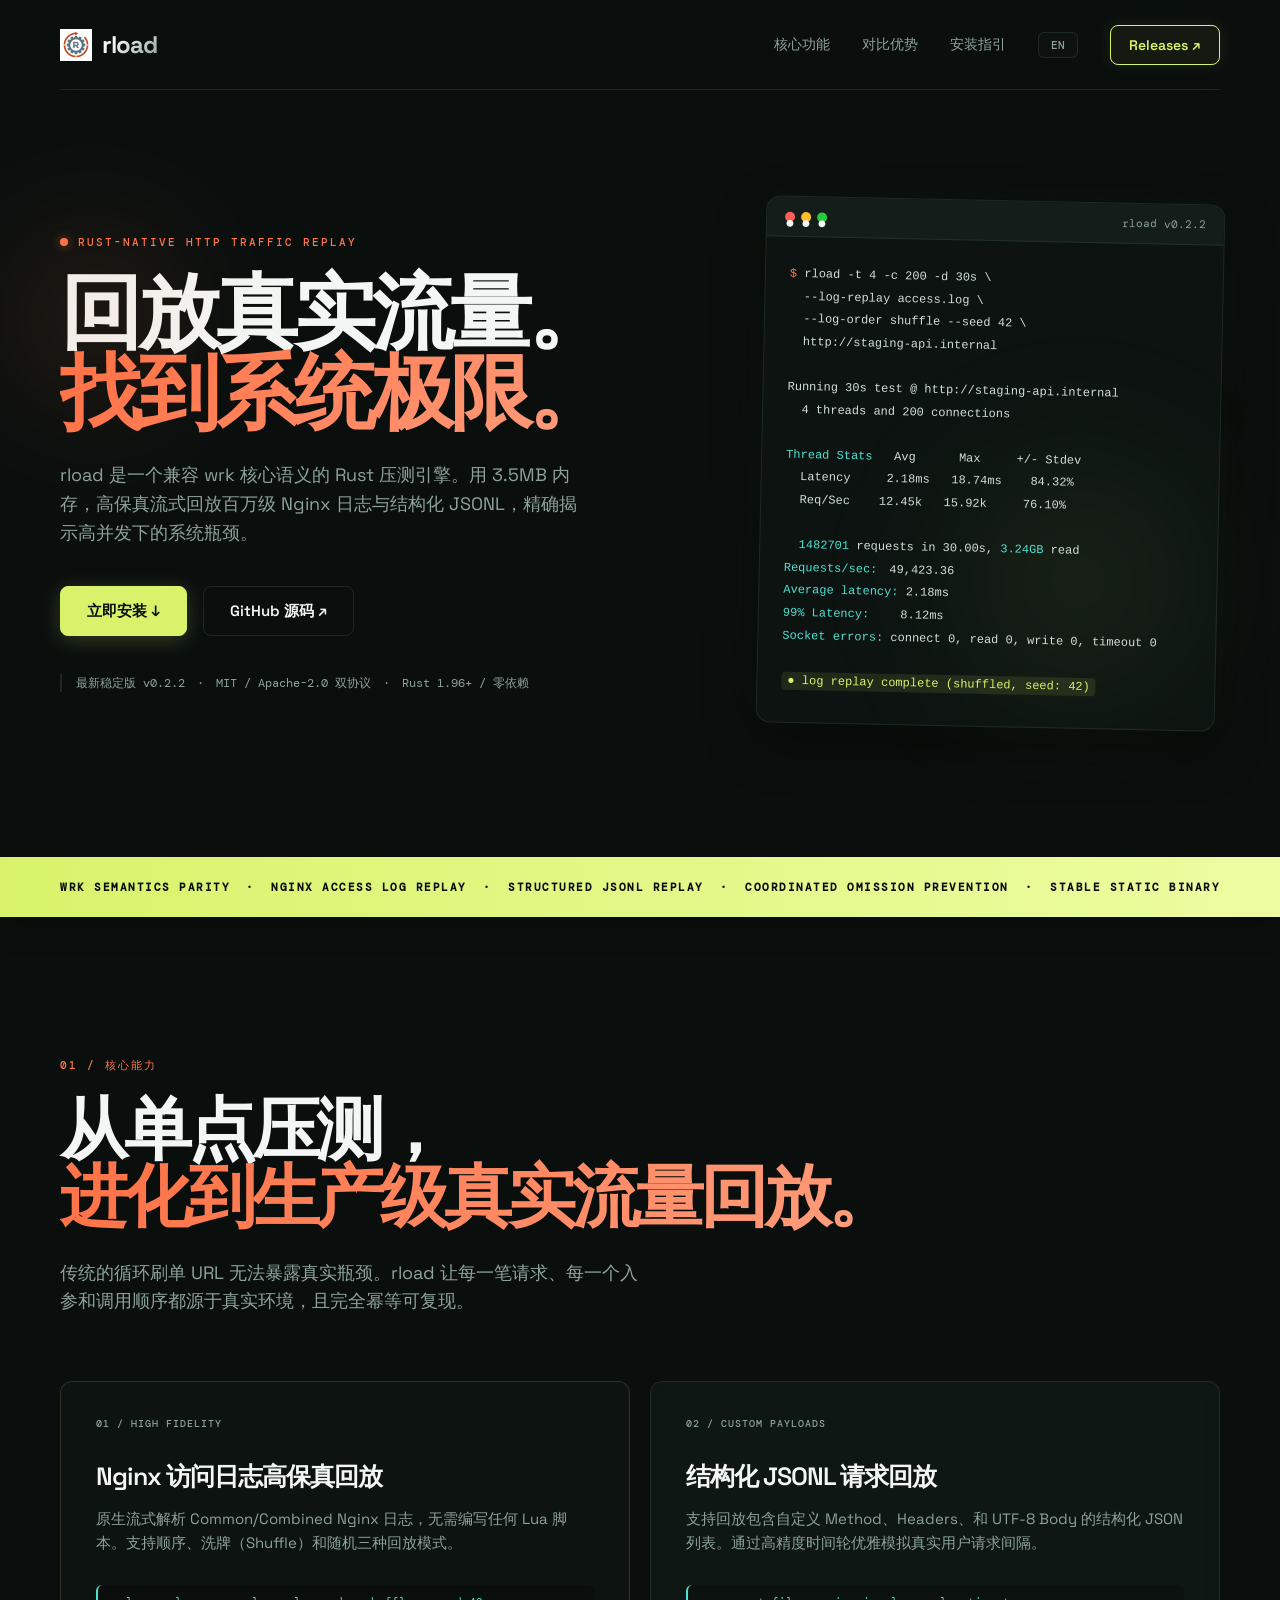
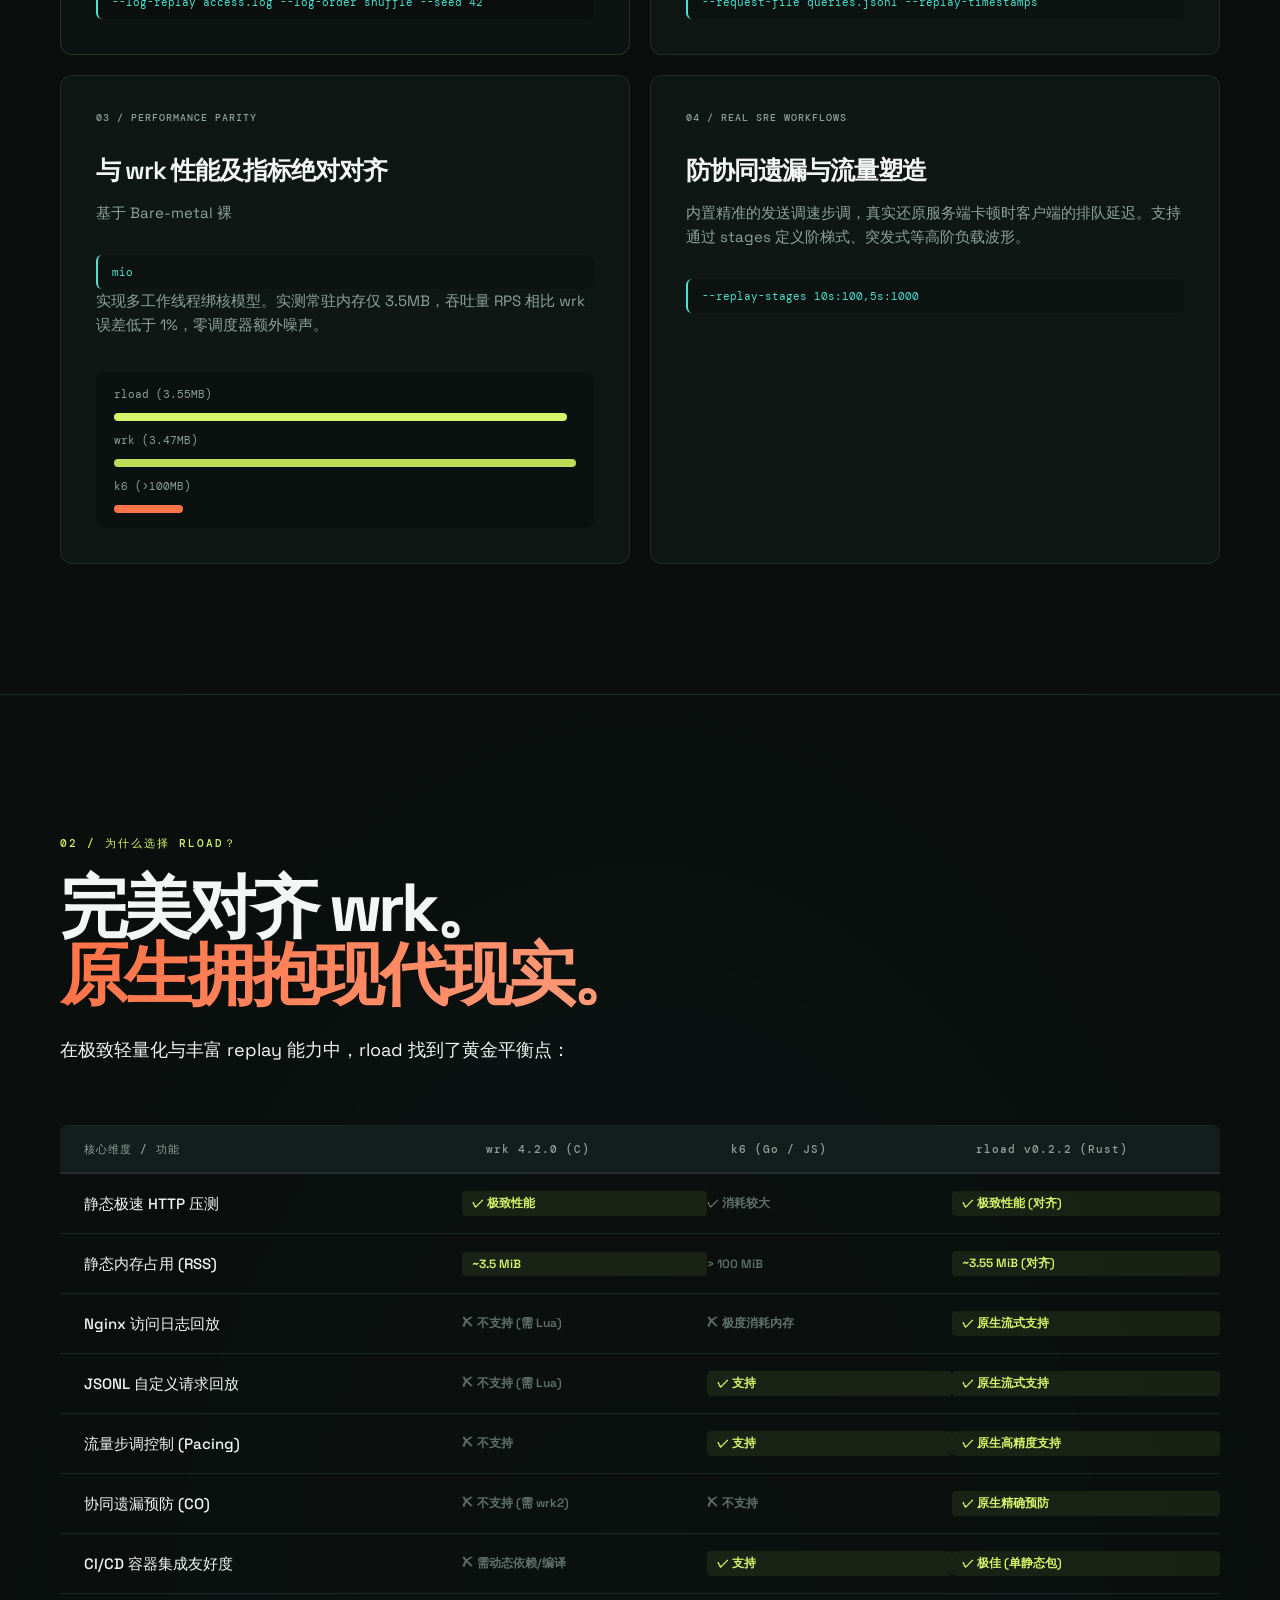
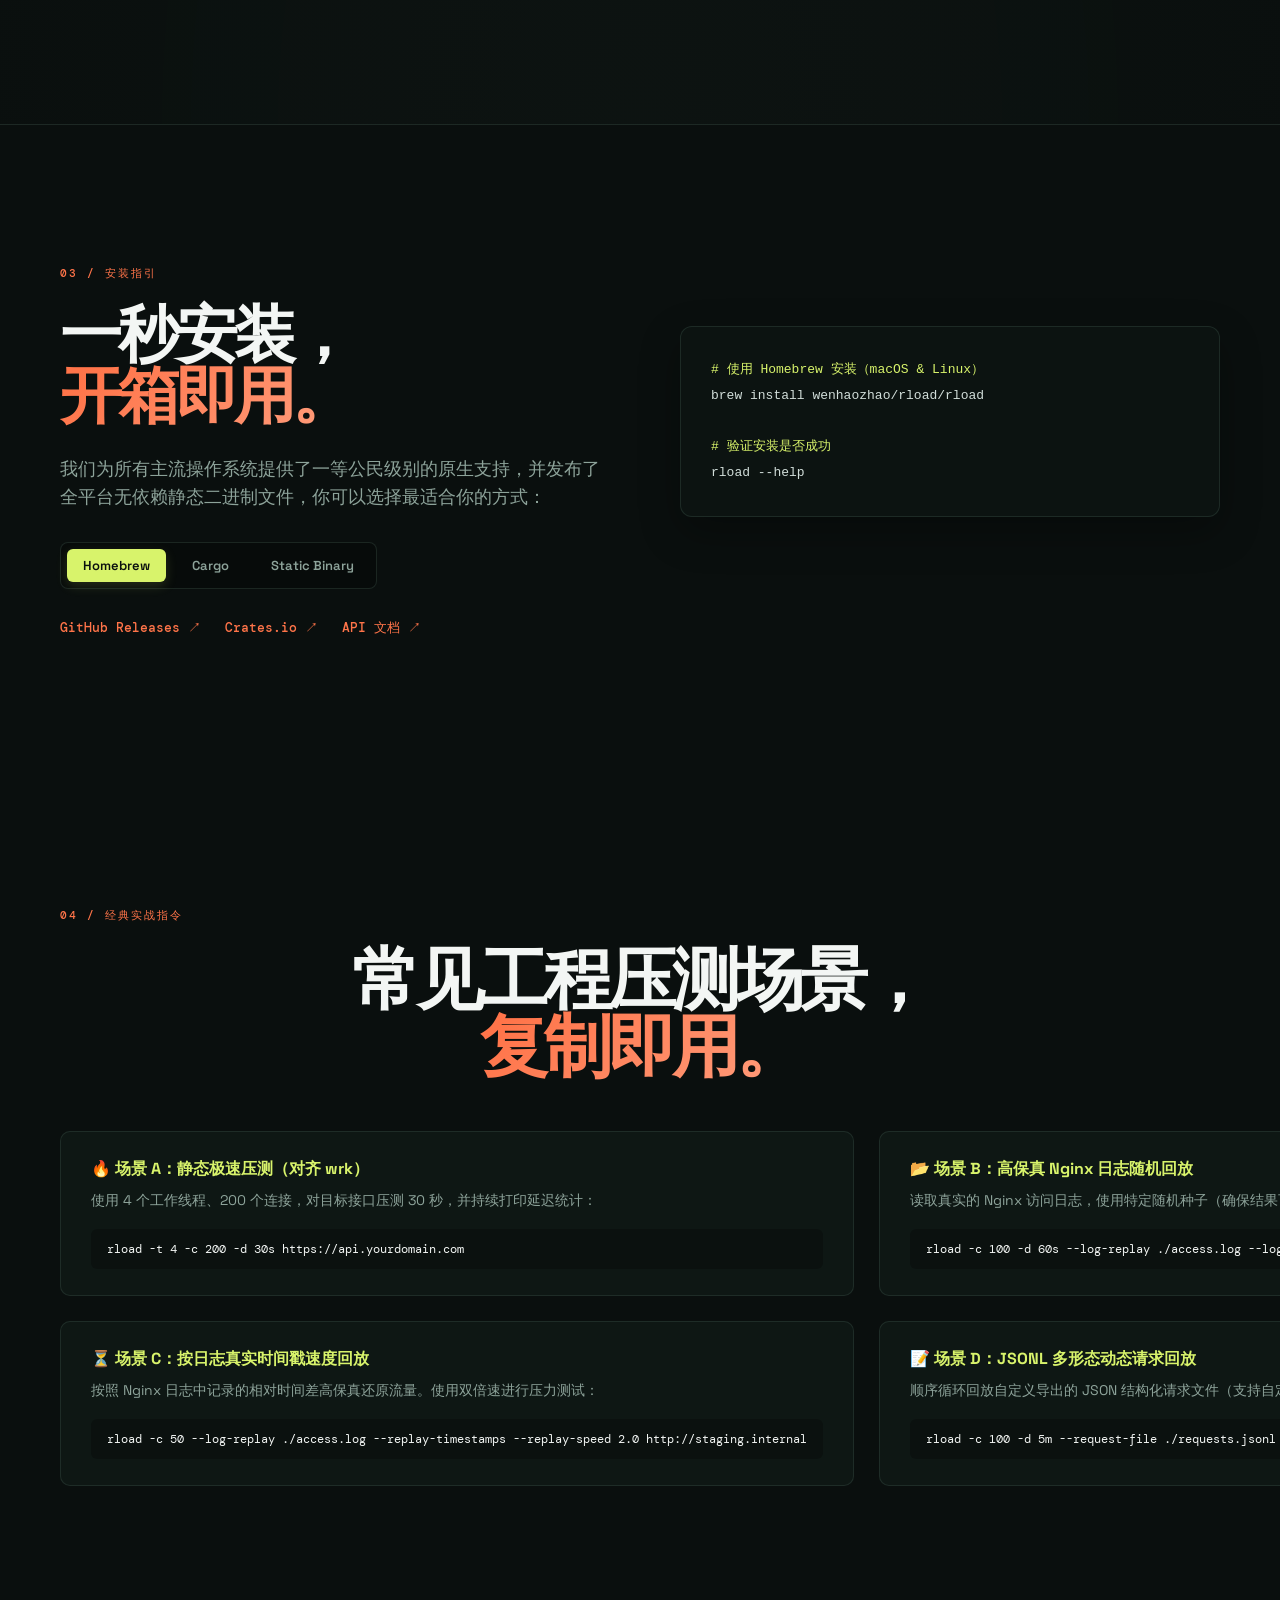
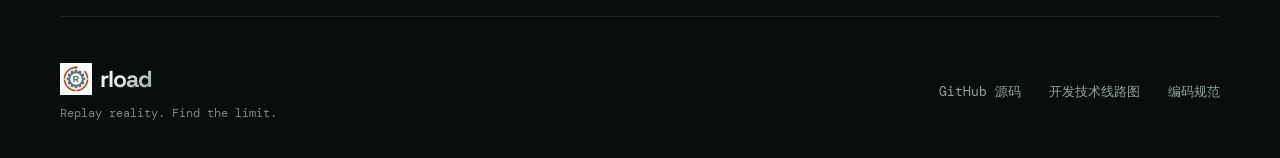
==== website/index.zh-cn.html @ 2d418c79 "feat(website): add EN/CN multi-language support, default EN" ====
<!doctype html>
<html lang="zh-CN">
<head>
  <meta charset="utf-8">
  <meta name="viewport" content="width=device-width,initial-scale=1">
  <meta name="description" content="rload：Rust 原生高性能 HTTP 压测与高保真真实流量回放引擎">
  <title>rload 0.2.2 · Replay reality. Find the limit.</title>
  <link rel="stylesheet" href="styles.css">
</head>
<body>
  <!-- 头部导航栏 -->
  <header class="nav wrap" id="header">
    <a class="logo" href="#top">
      <img src="logo.png" alt="rload logo" class="logo-img">
      <span>rload</span>
    </a>
    <nav>
      <a href="#features">核心功能</a>
      <a href="#compare">对比优势</a>
      <a href="#install">安装指引</a>
      <a href="./index.html" class="lang-switch">EN</a>
      <a class="nav-cta" href="https://github.com/wenhaozhao/rload/releases">Releases ↗</a>
    </nav>
  </header>

  <main id="top">
    <!-- Hero 视觉区 -->
    <section class="hero wrap" id="hero-section">
      <div class="hero-content">
        <p class="eyebrow"><i></i> RUST-NATIVE HTTP TRAFFIC REPLAY</p>
        <h1>回放真实流量。<br><em>找到系统极限。</em></h1>
        <p class="lead">rload 是一个兼容 wrk 核心语义的 Rust 压测引擎。用 3.5MB 内存，高保真流式回放百万级 Nginx 日志与结构化 JSONL，精确揭示高并发下的系统瓶颈。</p>
        <div class="actions">
          <a class="button primary" href="#install">立即安装 ↓</a>
          <a class="button" href="https://github.com/wenhaozhao/rload" target="_blank" rel="noopener noreferrer">GitHub 源码 ↗</a>
        </div>
        <p class="meta">最新稳定版 v0.2.2　·　MIT / Apache-2.0 双协议　·　Rust 1.96+ / 零依赖</p>
      </div>

      <!-- 仿真终端效果 -->
      <div class="terminal" id="terminal-preview">
        <div class="term-head">
          <span>●</span><span>●</span><span>●</span>
          <b>rload v0.2.2</b>
        </div>
        <pre><code><em>$</em> rload -t 4 -c 200 -d 30s \<br>  --log-replay access.log \<br>  --log-order shuffle --seed 42 \<br>  http://staging-api.internal<br><br>Running 30s test @ http://staging-api.internal<br>  4 threads and 200 connections<br><br><strong>Thread Stats</strong>   Avg      Max     +/- Stdev<br>  Latency     2.18ms   18.74ms    84.32%<br>  Req/Sec    12.45k   15.92k     76.10%<br><br>  <strong>1482701</strong> requests in 30.00s, <strong>3.24GB</strong> read<br><strong>Requests/sec:</strong>　49,423.36<br><strong>Average latency:</strong> 2.18ms<br><strong>99% Latency:</strong>　　 8.12ms<br><strong>Socket errors:</strong> connect 0, read 0, write 0, timeout 0<br><br><mark>● log replay complete (shuffled, seed: 42)</mark></code></pre>
      </div>
    </section>

    <!-- 滚动丝带 -->
    <div class="ribbon" id="feature-ribbon">
      <div class="wrap">
        <span>WRK SEMANTICS PARITY</span>
        <span>·</span>
        <span>NGINX ACCESS LOG REPLAY</span>
        <span>·</span>
        <span>STRUCTURED JSONL REPLAY</span>
        <span>·</span>
        <span>COORDINATED OMISSION PREVENTION</span>
        <span>·</span>
        <span>STABLE STATIC BINARY</span>
      </div>
    </div>

    <!-- 01 核心功能区 -->
    <section id="features" class="section wrap">
      <p class="eyebrow">01 / 核心能力</p>
      <h2>从单点压测，<br><em>进化到生产级真实流量回放。</em></h2>
      <p class="section-lead">传统的循环刷单 URL 无法暴露真实瓶颈。rload 让每一笔请求、每一个入参和调用顺序都源于真实环境，且完全幂等可复现。</p>
      
      <div class="cards" id="feature-cards">
        <article class="card dark">
          <small>01 / HIGH FIDELITY</small>
          <h3>Nginx 访问日志高保真回放</h3>
          <p>原生流式解析 Common/Combined Nginx 日志，无需编写任何 Lua 脚本。支持顺序、洗牌（Shuffle）和随机三种回放模式。</p>
          <code>--log-replay access.log --log-order shuffle --seed 42</code>
        </article>
        
        <article class="card">
          <small>02 / CUSTOM PAYLOADS</small>
          <h3>结构化 JSONL 请求回放</h3>
          <p>支持回放包含自定义 Method、Headers、和 UTF-8 Body 的结构化 JSON 列表。通过高精度时间轮优雅模拟真实用户请求间隔。</p>
          <code>--request-file queries.jsonl --replay-timestamps</code>
        </article>
        
        <article class="card">
          <small>03 / PERFORMANCE PARITY</small>
          <h3>与 wrk 性能及指标绝对对齐</h3>
          <p>基于 Bare-metal 裸 <code>mio</code> 实现多工作线程绑核模型。实测常驻内存仅 3.5MB，吞吐量 RPS 相比 wrk 误差低于 1%，零调度器额外噪声。</p>
          <div class="bars">
            <span class="bar-label">rload (3.55MB)</span><i></i>
            <span class="bar-label">wrk (3.47MB)</span><i></i>
            <span class="bar-label">k6 (>100MB)</span><i></i>
          </div>
        </article>
        
        <article class="card orange">
          <small>04 / REAL SRE WORKFLOWS</small>
          <h3>防协同遗漏与流量塑造</h3>
          <p>内置精准的发送调速步调，真实还原服务端卡顿时客户端的排队延迟。支持通过 stages 定义阶梯式、突发式等高阶负载波形。</p>
          <code>--replay-stages 10s:100,5s:1000</code>
        </article>
      </div>
    </section>

    <!-- 02 对比优势区 -->
    <section id="compare" class="contrast">
      <div class="section wrap">
        <p class="eyebrow lime">02 / 为什么选择 rload？</p>
        <h2>完美对齐 wrk。<br><em>原生拥抱现代现实。</em></h2>
        <p class="section-lead" style="color: var(--muted); margin-bottom: 40px;">在极致轻量化与丰富 replay 能力中，rload 找到了黄金平衡点：</p>
        
        <div class="table" id="comparison-table">
          <div class="thead">
            <span>核心维度 / 功能</span>
            <span>wrk 4.2.0 (C)</span>
            <span>k6 (Go / JS)</span>
            <span>rload v0.2.2 (Rust)</span>
          </div>
          <div>
            <span>静态极速 HTTP 压测</span>
            <b class="yes">✓ 极致性能</b>
            <b class="no">✓ 消耗较大</b>
            <b class="yes">✓ 极致性能 (对齐)</b>
          </div>
          <div>
            <span>静态内存占用 (RSS)</span>
            <b class="yes">~3.5 MiB</b>
            <b class="no">> 100 MiB</b>
            <b class="yes">~3.55 MiB (对齐)</b>
          </div>
          <div>
            <span>Nginx 访问日志回放</span>
            <b class="no">✗ 不支持 (需 Lua)</b>
            <b class="no">✗ 极度消耗内存</b>
            <b class="yes">✓ 原生流式支持</b>
          </div>
          <div>
            <span>JSONL 自定义请求回放</span>
            <b class="no">✗ 不支持 (需 Lua)</b>
            <b class="yes">✓ 支持</b>
            <b class="yes">✓ 原生流式支持</b>
          </div>
          <div>
            <span>流量步调控制 (Pacing)</span>
            <b class="no">✗ 不支持</b>
            <b class="yes">✓ 支持</b>
            <b class="yes">✓ 原生高精度支持</b>
          </div>
          <div>
            <span>协同遗漏预防 (CO)</span>
            <b class="no">✗ 不支持 (需 wrk2)</b>
            <b class="no">✗ 不支持</b>
            <b class="yes">✓ 原生精确预防</b>
          </div>
          <div>
            <span>CI/CD 容器集成友好度</span>
            <b class="no">✗ 需动态依赖/编译</b>
            <b class="yes">✓ 支持</b>
            <b class="yes">✓ 极佳 (单静态包)</b>
          </div>
        </div>
      </div>
    </section>

    <!-- 03 安装与快速开始 -->
    <section id="install" class="section wrap install">
      <div class="install-text">
        <p class="eyebrow">03 / 安装指引</p>
        <h2>一秒安装，<br><em>开箱即用。</em></h2>
        <p class="section-lead">我们为所有主流操作系统提供了一等公民级别的原生支持，并发布了全平台无依赖静态二进制文件，你可以选择最适合你的方式：</p>
        
        <div class="install-tabs">
          <button class="tab-btn active" onclick="switchInstallTab('brew')">Homebrew</button>
          <button class="tab-btn" onclick="switchInstallTab('cargo')">Cargo</button>
          <button class="tab-btn" onclick="switchInstallTab('binary')">Static Binary</button>
        </div>

        <div class="links">
          <a href="https://github.com/wenhaozhao/rload/releases" target="_blank" rel="noopener noreferrer">GitHub Releases ↗</a>
          <a href="https://crates.io/crates/rload" target="_blank" rel="noopener noreferrer">Crates.io ↗</a>
          <a href="https://docs.rs/rload" target="_blank" rel="noopener noreferrer">API 文档 ↗</a>
        </div>
      </div>

      <div class="install-code-container">
        <!-- Homebrew Tab Code -->
        <pre class="install-code active" id="code-brew"><code><span># 使用 Homebrew 安装（macOS & Linux）</span><br>brew install wenhaozhao/rload/rload<br><br><span># 验证安装是否成功</span><br>rload --help</code></pre>
        
        <!-- Cargo Tab Code -->
        <pre class="install-code" id="code-cargo"><code><span># 使用 Rust 工具链一键编译安装</span><br>cargo install rload<br><br><span># 确保 ~/.cargo/bin 已经在你的 PATH 中</span><br>rload --help</code></pre>
        
        <!-- Static Binary Tab Code -->
        <pre class="install-code" id="code-binary"><code><span># 针对无编译环境的服务器/CI 容器</span><br><span># 1. 访问 GitHub Releases 页面一键下载对应平台的压缩包</span><br><span># 2. 解压并将二进制文件移入 PATH，例如：</span><br>tar -xvf rload-v0.2.2-x86_64-unknown-linux-musl.tar.gz<br>sudo mv rload /usr/local/bin/<br><br><span># 3. 验证运行</span><br>rload --help</code></pre>
      </div>
    </section>

    <!-- 04 常用场景说明 -->
    <section class="section wrap quickstart" id="quickstart-section">
      <p class="eyebrow">04 / 经典实战指令</p>
      <h2>常见工程压测场景，<br><em>复制即用。</em></h2>
      <div class="quickstart-grid">
        <div class="qs-item">
          <h4>🔥 场景 A：静态极速压测（对齐 wrk）</h4>
          <p>使用 4 个工作线程、200 个连接，对目标接口压测 30 秒，并持续打印延迟统计：</p>
          <pre><code>rload -t 4 -c 200 -d 30s https://api.yourdomain.com</code></pre>
        </div>
        <div class="qs-item">
          <h4>📂 场景 B：高保真 Nginx 日志随机回放</h4>
          <p>读取真实的 Nginx 访问日志，使用特定随机种子（确保结果可幂等重现）打乱顺序进行回放：</p>
          <pre><code>rload -c 100 -d 60s --log-replay ./access.log --log-order shuffle --seed 12345 http://staging.internal</code></pre>
        </div>
        <div class="qs-item">
          <h4>⏳ 场景 C：按日志真实时间戳速度回放</h4>
          <p>按照 Nginx 日志中记录的相对时间差高保真还原流量。使用双倍速进行压力测试：</p>
          <pre><code>rload -c 50 --log-replay ./access.log --replay-timestamps --replay-speed 2.0 http://staging.internal</code></pre>
        </div>
        <div class="qs-item">
          <h4>📝 场景 D：JSONL 多形态动态请求回放</h4>
          <p>顺序循环回放自定义导出的 JSON 结构化请求文件（支持自定义 Header、Method 和 Request Body）：</p>
          <pre><code>rload -c 100 -d 5m --request-file ./requests.jsonl http://staging.internal</code></pre>
        </div>
      </div>
    </section>
  </main>

  <!-- 底部页脚 -->
  <footer class="footer wrap">
    <div class="footer-brand">
      <a class="logo" href="#top">
        <img src="logo.png" alt="rload logo" class="logo-img">
        <span>rload</span>
      </a>
      <p>Replay reality. Find the limit.</p>
    </div>
    <div class="footer-links">
      <a href="https://github.com/wenhaozhao/rload" target="_blank" rel="noopener noreferrer">GitHub 源码</a>
      <a href="https://github.com/wenhaozhao/rload/blob/main/ROADMAP.md" target="_blank" rel="noopener noreferrer">开发技术线路图</a>
      <a href="https://github.com/wenhaozhao/rload/blob/main/CODING_STANDARDS.md" target="_blank" rel="noopener noreferrer">编码规范</a>
    </div>
  </footer>

  <!-- 极简无框架 Tab 切换逻辑 -->
  <script>
    function switchInstallTab(tabId) {
      // 切换按钮状态
      document.querySelectorAll('.tab-btn').forEach(btn => {
        btn.classList.remove('active');
      });
      event.target.classList.add('active');

      // 切换代码框显示
      document.querySelectorAll('.install-code').forEach(codeBlock => {
        codeBlock.classList.remove('active');
      });
      document.getElementById('code-' + tabId).classList.add('active');
    }
  </script>
</body>
</html>
---- website/styles.css ----
@import url('https://fonts.googleapis.com/css2?family=DM+Mono:wght@400;500&family=Space+Grotesk:wght@400;500;600;700&display=swap');

/* 设计系统：高拟真暗色调、玻璃拟态与霓虹微光 */
:root {
  --bg-dark: #0a0f0e;
  --bg-dark-rgb: 10, 15, 14;
  --card-dark: rgba(18, 28, 26, 0.65);
  --text-light: #f3f6f4;
  --text-muted: #8da39a;
  --primary-lime: #d8f36b;
  --primary-lime-rgb: 216, 243, 107;
  --accent-orange: #ff7449;
  --accent-orange-rgb: 255, 116, 73;
  --accent-blue: #4ce1d1;
  --border-color: rgba(52, 72, 63, 0.45);
  --line-light: rgba(255, 255, 255, 0.08);
}

* {
  box-sizing: border-box;
}

html {
  scroll-behavior: smooth;
  background-color: var(--bg-dark);
}

body {
  margin: 0;
  background: var(--bg-dark);
  color: var(--text-light);
  font-family: 'Space Grotesk', -apple-system, sans-serif;
  overflow-x: hidden;
  -webkit-font-smoothing: antialiased;
}

a {
  color: inherit;
  text-decoration: none;
  transition: all 0.25s ease;
}

.wrap {
  width: min(1160px, calc(100% - 48px));
  margin: auto;
}

/* 导航栏美化 */
.nav {
  height: 90px;
  display: flex;
  align-items: center;
  justify-content: space-between;
  border-bottom: 1px solid var(--border-color);
  backdrop-filter: blur(12px);
  position: sticky;
  top: 0;
  z-index: 100;
  background: rgba(10, 15, 14, 0.8);
}

.logo {
  font-size: 24px;
  font-weight: 700;
  letter-spacing: -1px;
  display: flex;
  align-items: center;
  gap: 10px;
  color: var(--text-light);
}

.logo-img {
  width: 32px;
  height: 32px;
  display: inline-block;
  object-fit: contain;
  transition: transform 0.6s cubic-bezier(0.175, 0.885, 0.32, 1.275);
}

.logo:hover .logo-img {
  transform: rotate(360deg);
}

.logo span {
  background: linear-gradient(135deg, var(--text-light) 30%, var(--text-muted) 100%);
  -webkit-background-clip: text;
  -webkit-text-fill-color: transparent;
}

nav {
  display: flex;
  gap: 32px;
  align-items: center;
  color: var(--text-muted);
  font-size: 14px;
  font-weight: 500;
}

nav a:not(.nav-cta):hover {
  color: var(--primary-lime);
  text-shadow: 0 0 10px rgba(var(--primary-lime-rgb), 0.3);
}

.nav-cta {
  padding: 10px 18px;
  border: 1px solid var(--primary-lime);
  border-radius: 8px;
  color: var(--primary-lime);
  background: rgba(var(--primary-lime-rgb), 0.05);
  font-weight: 600;
  box-shadow: 0 0 15px rgba(var(--primary-lime-rgb), 0.1);
}

.nav-cta:hover {
  background: var(--primary-lime);
  color: var(--bg-dark);
  box-shadow: 0 0 25px rgba(var(--primary-lime-rgb), 0.35);
  transform: translateY(-2px);
}

/* Hero 区块美化 */
.hero {
  display: grid;
  grid-template-columns: 1.15fr .85fr;
  gap: 80px;
  align-items: center;
  padding: 110px 0 130px;
  position: relative;
}

/* 渐变装饰背景背景球 */
.hero::before {
  content: '';
  position: absolute;
  top: 10%;
  left: -10%;
  width: 300px;
  height: 300px;
  border-radius: 50%;
  background: radial-gradient(circle, rgba(var(--accent-orange-rgb), 0.12) 0%, transparent 70%);
  filter: blur(50px);
  pointer-events: none;
}

.hero::after {
  content: '';
  position: absolute;
  bottom: 10%;
  right: -5%;
  width: 400px;
  height: 400px;
  border-radius: 50%;
  background: radial-gradient(circle, rgba(var(--primary-lime-rgb), 0.08) 0%, transparent 70%);
  filter: blur(60px);
  pointer-events: none;
}

.eyebrow {
  font: 500 11px 'DM Mono', monospace;
  letter-spacing: 2px;
  color: var(--accent-orange);
  text-transform: uppercase;
  display: flex;
  align-items: center;
  margin-bottom: 24px;
}

.eyebrow i {
  display: inline-block;
  width: 8px;
  height: 8px;
  border-radius: 50%;
  background: var(--accent-orange);
  margin-right: 10px;
  box-shadow: 0 0 10px rgba(var(--accent-orange-rgb), 0.6);
  animation: pulse-glow 2s infinite alternate;
}

@keyframes pulse-glow {
  0% { transform: scale(0.9); opacity: 0.6; box-shadow: 0 0 5px rgba(var(--accent-orange-rgb), 0.4); }
  100% { transform: scale(1.1); opacity: 1; box-shadow: 0 0 12px rgba(var(--accent-orange-rgb), 0.8); }
}

h1, h2 {
  font-size: clamp(48px, 6.5vw, 82px);
  line-height: 0.98;
  letter-spacing: -4px;
  margin: 0 0 28px;
  font-weight: 700;
  color: var(--text-light);
}

h1 em, h2 em {
  background: linear-gradient(135deg, var(--accent-orange) 10%, #ff9e7d 100%);
  -webkit-background-clip: text;
  -webkit-text-fill-color: transparent;
  font-style: normal;
}

.lead {
  max-width: 530px;
  font-size: 18px;
  line-height: 1.6;
  color: var(--text-muted);
}

.actions {
  display: flex;
  gap: 16px;
  margin: 38px 0;
}

.button {
  display: inline-block;
  padding: 14px 26px;
  border-radius: 8px;
  font-size: 15px;
  font-weight: 600;
  border: 1px solid var(--border-color);
  background: transparent;
  color: var(--text-light);
  cursor: pointer;
}

.button:hover {
  border-color: var(--text-light);
  transform: translateY(-2px);
}

.button.primary {
  background: var(--primary-lime);
  color: var(--bg-dark);
  border-color: var(--primary-lime);
  box-shadow: 0 4px 20px rgba(var(--primary-lime-rgb), 0.2);
}

.button.primary:hover {
  background: #e6ff82;
  border-color: #e6ff82;
  box-shadow: 0 6px 25px rgba(var(--primary-lime-rgb), 0.4);
}

.meta {
  font: 12px/1.5 'DM Mono', monospace;
  color: var(--text-muted);
  border-left: 2px solid var(--border-color);
  padding-left: 14px;
}

/* 仿真终端美化 */
.terminal {
  background: rgba(13, 20, 18, 0.85);
  border-radius: 14px;
  border: 1px solid var(--border-color);
  box-shadow: 0 20px 50px rgba(0,0,0,0.4), 0 0 40px rgba(var(--primary-lime-rgb), 0.03);
  overflow: hidden;
  transform: rotate(1.2deg);
  transition: all 0.4s ease;
}

.terminal:hover {
  transform: rotate(0deg) scale(1.02);
  box-shadow: 0 30px 60px rgba(0,0,0,0.5), 0 0 50px rgba(var(--primary-lime-rgb), 0.08);
  border-color: rgba(var(--primary-lime-rgb), 0.3);
}

.term-head {
  height: 40px;
  background: rgba(22, 33, 30, 0.8);
  display: flex;
  align-items: center;
  padding: 0 18px;
  border-bottom: 1px solid var(--border-color);
}

.term-head span {
  display: inline-block;
  width: 10px;
  height: 10px;
  border-radius: 50%;
  margin-right: 6px;
  background: #ff5f56;
}

.term-head span:nth-child(2) { background: #ffbd2e; }
.term-head span:nth-child(3) { background: #27c93f; }

.term-head b {
  font: 11px/1 'DM Mono', monospace;
  color: var(--text-muted);
  margin-left: auto;
}

.terminal pre {
  margin: 0;
  padding: 26px 24px 30px;
  color: #d2deda;
  font: 12px/1.8 'DM Mono', monospace;
  min-height: 320px;
  overflow-x: auto;
}

.terminal em {
  color: var(--accent-orange);
  font-style: normal;
}

.terminal strong {
  color: var(--accent-blue);
  font-weight: 500;
}

.terminal mark {
  background: rgba(var(--primary-lime-rgb), 0.1);
  padding: 2px 6px;
  border-radius: 4px;
  color: var(--primary-lime);
}

/* 滚动丝带美化 */
.ribbon {
  background: linear-gradient(90deg, var(--primary-lime) 0%, #edfca1 100%);
  color: var(--bg-dark);
  font: 600 11px 'DM Mono', monospace;
  letter-spacing: 1.5px;
  box-shadow: 0 10px 30px rgba(0,0,0,0.2);
}

.ribbon .wrap {
  height: 60px;
  display: flex;
  justify-content: space-between;
  align-items: center;
  overflow: hidden;
  white-space: nowrap;
}

/* 01 核心功能卡片区 */
.section {
  padding: 130px 0;
}

.section h2 {
  font-size: clamp(40px, 5.5vw, 68px);
}

.section-lead {
  color: var(--text-muted);
  font-size: 18px;
  line-height: 1.6;
  max-width: 580px;
}

.cards {
  display: grid;
  grid-template-columns: repeat(2, 1fr);
  gap: 20px;
  margin-top: 65px;
}

.card {
  min-height: 270px;
  padding: 35px;
  background: var(--card-dark);
  border: 1px solid var(--border-color);
  border-radius: 12px;
  position: relative;
  transition: all 0.3s cubic-bezier(0.165, 0.84, 0.44, 1);
  overflow: hidden;
  backdrop-filter: blur(8px);
}

.card::before {
  content: '';
  position: absolute;
  top: 0;
  left: 0;
  width: 100%;
  height: 3px;
  background: transparent;
  transition: all 0.3s ease;
}

.card:hover {
  transform: translateY(-6px);
  border-color: rgba(var(--primary-lime-rgb), 0.25);
  box-shadow: 0 15px 35px rgba(0,0,0,0.3), 0 0 25px rgba(var(--primary-lime-rgb), 0.03);
}

.card:hover::before {
  background: var(--primary-lime);
}

.card.dark {
  background: rgba(13, 20, 18, 0.85);
  border-color: rgba(var(--primary-lime-rgb), 0.15);
}

.card.dark:hover {
  border-color: var(--primary-lime);
}

.card.orange:hover::before {
  background: var(--accent-orange);
}

.card.orange:hover {
  border-color: rgba(var(--accent-orange-rgb), 0.3);
  box-shadow: 0 15px 35px rgba(0,0,0,0.3), 0 0 25px rgba(var(--accent-orange-rgb), 0.03);
}

.card small {
  display: block;
  font: 500 10px 'DM Mono', monospace;
  color: var(--text-muted);
  margin-bottom: 30px;
  letter-spacing: 1px;
}

.card h3 {
  font-size: 25px;
  letter-spacing: -1px;
  margin: 0 0 14px;
  font-weight: 600;
}

.card p {
  font-size: 15px;
  line-height: 1.6;
  color: var(--text-muted);
  margin: 0;
}

.card code {
  display: block;
  margin-top: 30px;
  color: var(--accent-blue);
  font: 11px 'DM Mono', monospace;
  background: rgba(0,0,0,0.2);
  padding: 10px 14px;
  border-radius: 6px;
  border-left: 2px solid var(--accent-blue);
  overflow-x: auto;
}

/* 功能卡片-对齐图表 */
.bars {
  margin-top: 35px;
  padding: 15px 18px;
  background: rgba(0,0,0,0.25);
  border-radius: 8px;
  display: flex;
  flex-direction: column;
  gap: 12px;
}

.bar-label {
  font: 11px 'DM Mono', monospace;
  color: var(--text-muted);
  display: block;
}

.bars i {
  display: block;
  height: 8px;
  border-radius: 4px;
  background: var(--primary-lime);
  width: 98%;
  transition: width 1s ease;
}

.bars i:nth-of-type(2) {
  background: #bfdb58;
  width: 100%;
}

.bars i:nth-of-type(3) {
  background: var(--accent-orange);
  width: 15%;
}

/* 02 对比表格区美化 */
.contrast {
  background: radial-gradient(ellipse at bottom, rgba(13, 20, 18, 0.9) 0%, var(--bg-dark) 80%);
  border-top: 1px solid var(--border-color);
  border-bottom: 1px solid var(--border-color);
}

.contrast .eyebrow {
  color: var(--primary-lime);
}

.table {
  border-top: 1px solid var(--border-color);
  margin-top: 60px;
  font-size: 15px;
  background: rgba(var(--bg-dark-rgb), 0.4);
  border-radius: 8px 8px 0 0;
  overflow: hidden;
}

.table > div {
  display: grid;
  grid-template-columns: 1.8fr 1.1fr 1.1fr 1.2fr;
  min-height: 60px;
  align-items: center;
  border-bottom: 1px solid var(--border-color);
}

.table > div:not(.thead):hover {
  background: rgba(216, 243, 107, 0.02);
}

.table span {
  padding-left: 24px;
  font-weight: 500;
}

.table b {
  font: 12px 'Space Grotesk', sans-serif;
  font-weight: 600;
}

.table b.yes {
  color: var(--primary-lime);
  background: rgba(var(--primary-lime-rgb), 0.08);
  padding: 4px 10px;
  border-radius: 4px;
  display: inline-block;
}

.table b.no {
  color: var(--text-muted);
  opacity: 0.65;
}

.thead {
  font: 600 11px 'DM Mono', monospace;
  letter-spacing: 1px;
  color: var(--text-muted);
  min-height: 48px !important;
  background: rgba(22, 33, 30, 0.8);
  border-bottom: 2px solid var(--border-color) !important;
}

/* 03 安装引导美化 & Tabs */
.install {
  display: grid;
  grid-template-columns: 1fr 1fr;
  gap: 80px;
  align-items: center;
}

.install-text h2 {
  font-size: clamp(38px, 5vw, 62px);
}

.install-tabs {
  display: flex;
  gap: 10px;
  margin: 30px 0 20px;
  background: rgba(0,0,0,0.25);
  padding: 6px;
  border-radius: 8px;
  width: max-content;
  border: 1px solid var(--border-color);
}

.tab-btn {
  background: transparent;
  border: none;
  color: var(--text-muted);
  padding: 8px 16px;
  font-size: 13px;
  font-weight: 600;
  border-radius: 6px;
  cursor: pointer;
  transition: all 0.25s ease;
  font-family: 'Space Grotesk', sans-serif;
}

.tab-btn:hover {
  color: var(--text-light);
}

.tab-btn.active {
  background: var(--primary-lime);
  color: var(--bg-dark);
  box-shadow: 0 4px 12px rgba(var(--primary-lime-rgb), 0.15);
}

.links {
  display: flex;
  gap: 24px;
  margin-top: 30px;
  font: 13px 'DM Mono', monospace;
  color: var(--accent-orange);
  font-weight: 500;
}

.links a:hover {
  color: #ff9e7d;
  text-decoration: underline;
}

.install-code-container {
  position: relative;
  min-height: 240px;
}

.install-code {
  background: rgba(13, 20, 18, 0.9);
  border: 1px solid var(--border-color);
  color: #d2deda;
  padding: 30px;
  border-radius: 12px;
  box-shadow: 0 15px 40px rgba(0,0,0,0.3);
  font: 13px/1.9 'DM Mono', monospace;
  display: none;
  opacity: 0;
  transform: translateY(10px);
  transition: opacity 0.3s ease, transform 0.3s ease;
  margin: 0;
  width: 100%;
}

.install-code.active {
  display: block;
  opacity: 1;
  transform: translateY(0);
}

.install-code span {
  color: var(--primary-lime);
}

/* 04 经典实战场景 */
.quickstart h2 {
  text-align: center;
  margin-bottom: 50px;
}

.quickstart-grid {
  display: grid;
  grid-template-columns: repeat(2, 1fr);
  gap: 25px;
}

.qs-item {
  background: var(--card-dark);
  border: 1px solid var(--border-color);
  border-radius: 10px;
  padding: 26px 30px;
}

.qs-item h4 {
  font-size: 16px;
  margin: 0 0 10px;
  color: var(--primary-lime);
}

.qs-item p {
  font-size: 14px;
  line-height: 1.5;
  color: var(--text-muted);
  margin: 0 0 18px;
}

.qs-item pre {
  margin: 0;
  background: rgba(0,0,0,0.25);
  padding: 12px 16px;
  border-radius: 6px;
  overflow-x: auto;
}

.qs-item code {
  font: 12px 'DM Mono', monospace;
  color: var(--text-light);
}

/* 页脚美化 */
.footer {
  border-top: 1px solid var(--border-color);
  padding: 45px 0 55px;
  display: flex;
  align-items: center;
  justify-content: space-between;
  color: var(--text-muted);
  font: 13px/1.5 'DM Mono', monospace;
}

.footer-brand {
  display: flex;
  flex-direction: column;
  gap: 8px;
}

.footer-brand p {
  margin: 0;
  font-size: 12px;
  opacity: 0.8;
}

.footer .logo {
  color: var(--text-light);
  font-size: 23px;
  font-family: 'Space Grotesk', sans-serif;
  gap: 8px;
}

.footer-links {
  display: flex;
  gap: 28px;
}

.footer-links a:hover {
  color: var(--primary-lime);
}

/* 语言切换器 */
.lang-switch {
  padding: 5px 12px;
  border: 1px solid var(--border-color);
  border-radius: 6px;
  font-size: 11px;
  font-family: 'DM Mono', monospace;
  color: var(--text-muted);
  background: rgba(255, 255, 255, 0.02);
  transition: all 0.25s ease;
}

.lang-switch:hover {
  color: var(--primary-lime);
  border-color: var(--primary-lime);
  background: rgba(var(--primary-lime-rgb), 0.05);
  box-shadow: 0 0 10px rgba(var(--primary-lime-rgb), 0.1);
}

/* 响应式适配 */
@media (max-width: 1024px) {
  .hero {
    grid-template-columns: 1fr;
    gap: 55px;
    padding: 80px 0 100px;
  }
  .install {
    grid-template-columns: 1fr;
    gap: 45px;
  }
  .quickstart-grid {
    grid-template-columns: 1fr;
  }
}

@media (max-width: 800px) {
  .wrap {
    width: calc(100% - 32px);
  }
  .nav {
    height: 80px;
  }
  nav a:not(.nav-cta):not(.lang-switch) {
    display: none;
  }
  .cards {
    grid-template-columns: 1fr;
  }
  .table > div {
    grid-template-columns: 1.5fr 1fr 1fr;
  }
  .table > div span:nth-child(2) {
    display: none; /* 在移动端隐藏 wrk2 这一列以适配屏幕宽度 */
  }
  .thead span:nth-child(2) {
    display: none;
  }
  .section {
    padding: 90px 0;
  }
  .footer {
    flex-direction: column;
    gap: 30px;
    align-items: flex-start;
  }
}

@media (max-width: 480px) {
  h1 {
    font-size: 42px;
    letter-spacing: -2px;
  }
  .terminal pre {
    font-size: 11px;
    padding: 20px 16px;
  }
  .ribbon .wrap {
    font-size: 9px;
    gap: 12px;
  }
  .table {
    font-size: 13px;
  }
  .links {
    flex-wrap: wrap;
    gap: 12px;
  }
  .install-tabs {
    flex-wrap: wrap;
  }
}
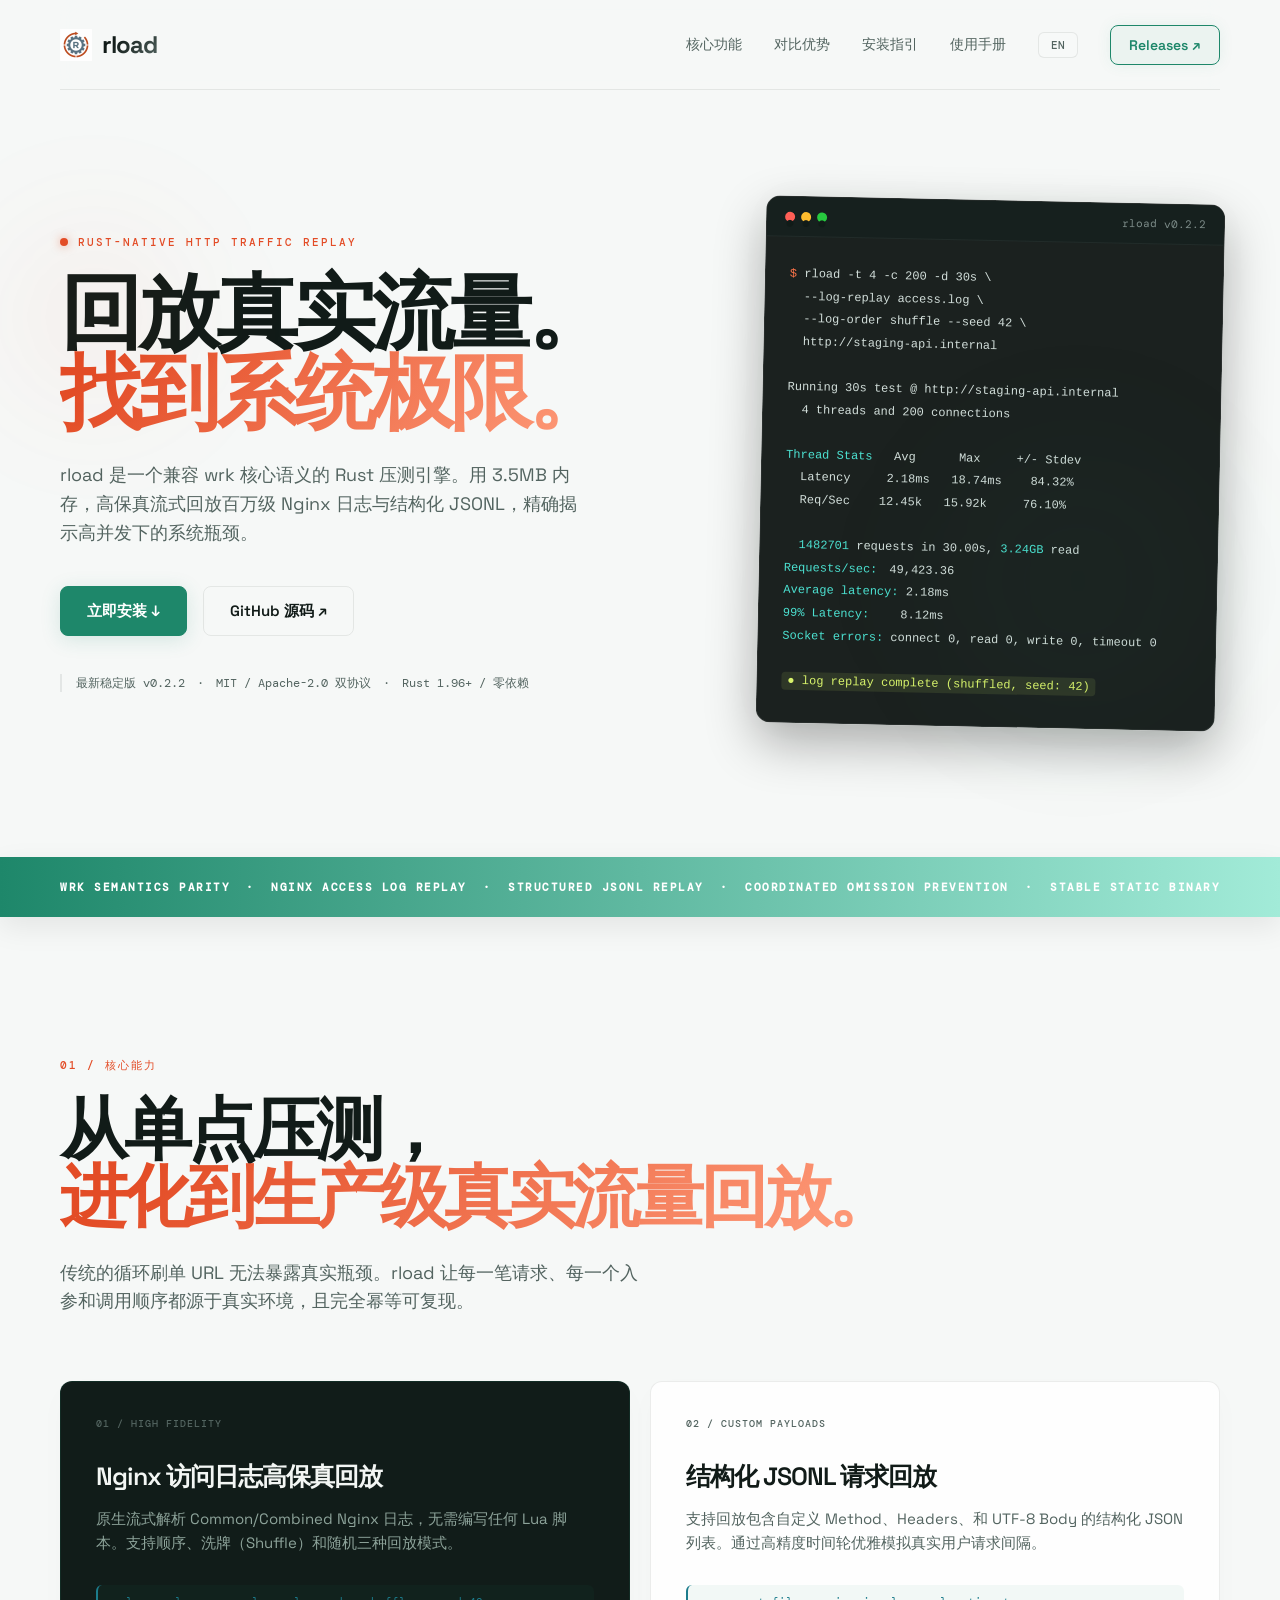
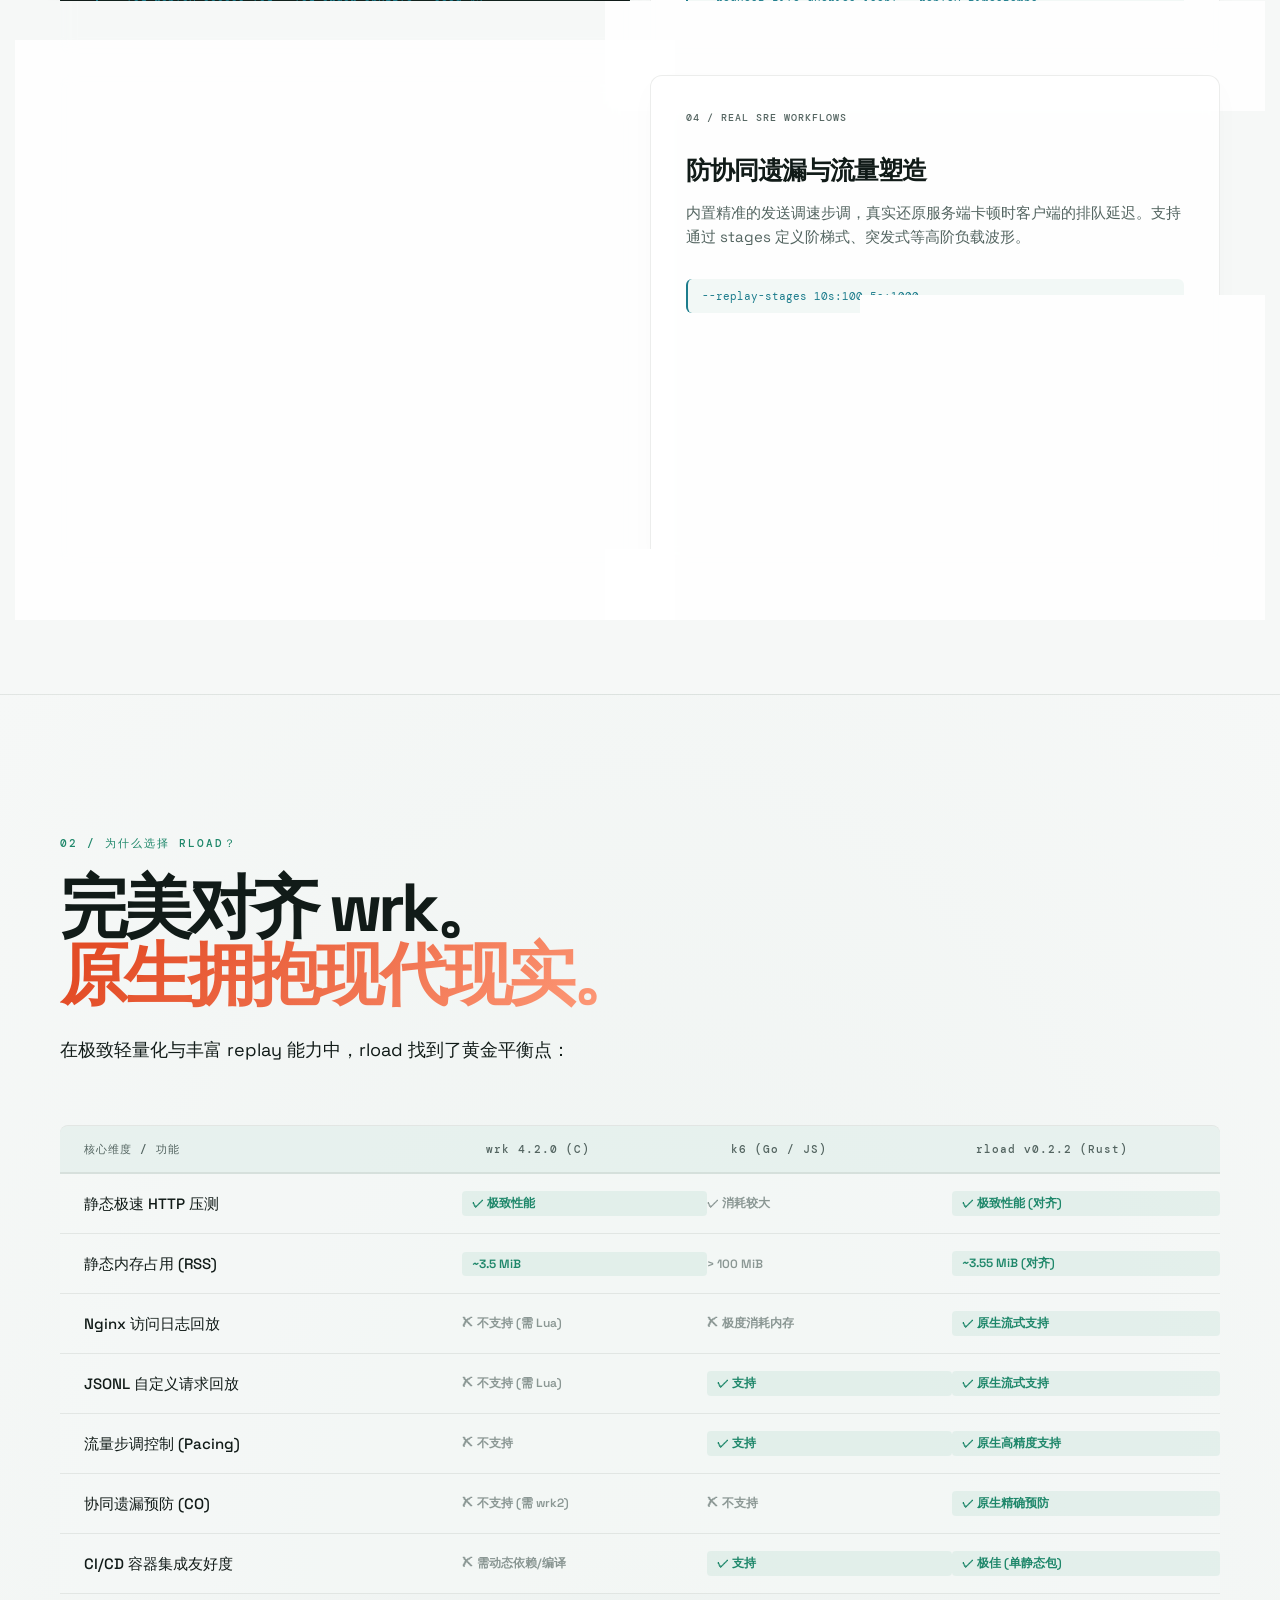
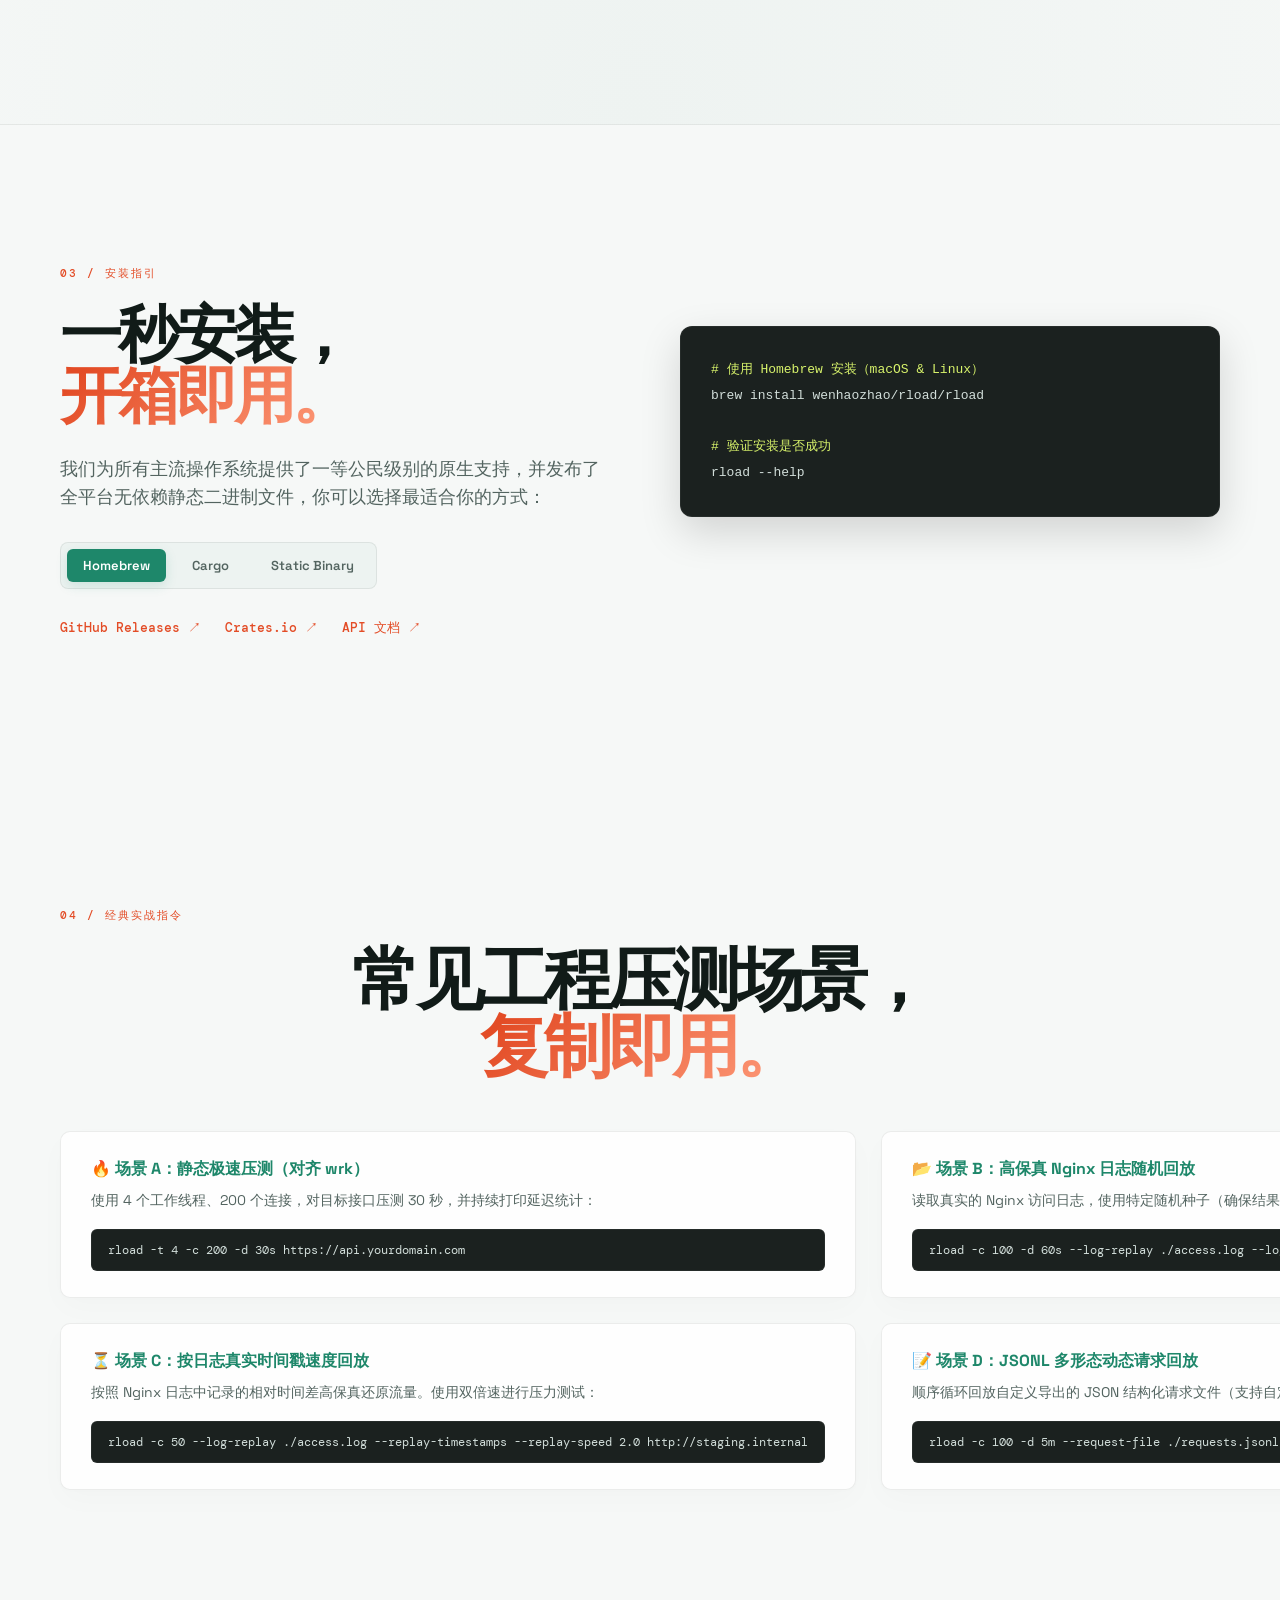
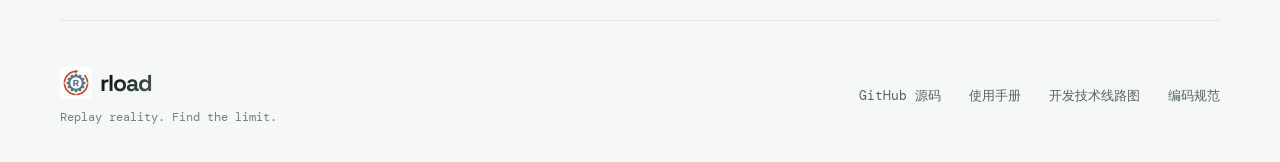
==== commit 40112b23: "add user_guide" ====
--- a/website/index.zh-cn.html
+++ b/website/index.zh-cn.html
@@ -18,6 +18,7 @@
       <a href="#features">核心功能</a>
       <a href="#compare">对比优势</a>
       <a href="#install">安装指引</a>
+      <a href="https://github.com/wenhaozhao/rload/blob/main/docs/user_guide_zh-cn.md" target="_blank" rel="noopener noreferrer">使用手册</a>
       <a href="./index.html" class="lang-switch">EN</a>
       <a class="nav-cta" href="https://github.com/wenhaozhao/rload/releases">Releases ↗</a>
     </nav>
@@ -235,6 +236,7 @@
     </div>
     <div class="footer-links">
       <a href="https://github.com/wenhaozhao/rload" target="_blank" rel="noopener noreferrer">GitHub 源码</a>
+      <a href="https://github.com/wenhaozhao/rload/blob/main/docs/user_guide_zh-cn.md" target="_blank" rel="noopener noreferrer">使用手册</a>
       <a href="https://github.com/wenhaozhao/rload/blob/main/ROADMAP.md" target="_blank" rel="noopener noreferrer">开发技术线路图</a>
       <a href="https://github.com/wenhaozhao/rload/blob/main/CODING_STANDARDS.md" target="_blank" rel="noopener noreferrer">编码规范</a>
     </div>
--- a/website/styles.css
+++ b/website/styles.css
@@ -1,19 +1,51 @@
 @import url('https://fonts.googleapis.com/css2?family=DM+Mono:wght@400;500&family=Space+Grotesk:wght@400;500;600;700&display=swap');
 
-/* 设计系统：高拟真暗色调、玻璃拟态与霓虹微光 */
+/* ========================================== */
+/* 设计系统：极致清爽、明亮现代风格 (Default Light Theme) */
+/* ========================================== */
 :root {
-  --bg-dark: #0a0f0e;
-  --bg-dark-rgb: 10, 15, 14;
-  --card-dark: rgba(18, 28, 26, 0.65);
-  --text-light: #f3f6f4;
-  --text-muted: #8da39a;
-  --primary-lime: #d8f36b;
-  --primary-lime-rgb: 216, 243, 107;
-  --accent-orange: #ff7449;
-  --accent-orange-rgb: 255, 116, 73;
-  --accent-blue: #4ce1d1;
-  --border-color: rgba(52, 72, 63, 0.45);
-  --line-light: rgba(255, 255, 255, 0.08);
+  --bg-dark: #f6f8f7;
+  --bg-dark-rgb: 246, 248, 247;
+  --card-dark: rgba(255, 255, 255, 0.82);
+  --text-light: #111b18;
+  --text-muted: #536460;
+  --primary-lime: #1e876a;
+  --primary-lime-rgb: 30, 135, 106;
+  --accent-orange: #e34c26;
+  --accent-orange-rgb: 227, 76, 38;
+  --accent-blue: #1c7c8c;
+  --border-color: rgba(17, 27, 24, 0.08);
+  --line-light: rgba(0, 0, 0, 0.04);
+  --card-shadow: 0 10px 30px rgba(0, 0, 0, 0.02), 0 1px 3px rgba(0, 0, 0, 0.01);
+  --ribbon-bg: linear-gradient(90deg, #1e876a 0%, #a2ebd8 100%);
+  --ribbon-text: #ffffff;
+  --contrast-bg: radial-gradient(ellipse at bottom, #eef3f1 0%, var(--bg-dark) 100%);
+  --tab-active-text: #ffffff;
+}
+
+/* ========================================== */
+/* 自动切换：高拟真暗色调、玻璃拟态与霓虹微光 (Auto Dark Theme) */
+/* ========================================== */
+@media (prefers-color-scheme: dark) {
+  :root {
+    --bg-dark: #0a0f0e;
+    --bg-dark-rgb: 10, 15, 14;
+    --card-dark: rgba(18, 28, 26, 0.65);
+    --text-light: #f3f6f4;
+    --text-muted: #8da39a;
+    --primary-lime: #d8f36b;
+    --primary-lime-rgb: 216, 243, 107;
+    --accent-orange: #ff7449;
+    --accent-orange-rgb: 255, 116, 73;
+    --accent-blue: #4ce1d1;
+    --border-color: rgba(52, 72, 63, 0.45);
+    --line-light: rgba(255, 255, 255, 0.08);
+    --card-shadow: 0 15px 35px rgba(0, 0, 0, 0.3), 0 0 25px rgba(216, 243, 107, 0.03);
+    --ribbon-bg: linear-gradient(90deg, #d8f36b 0%, #edfca1 100%);
+    --ribbon-text: #0a0f0e;
+    --contrast-bg: radial-gradient(ellipse at bottom, rgba(13, 20, 18, 0.9) 0%, var(--bg-dark) 80%);
+    --tab-active-text: #0a0f0e;
+  }
 }
 
 * {
@@ -56,7 +88,7 @@
   position: sticky;
   top: 0;
   z-index: 100;
-  background: rgba(10, 15, 14, 0.8);
+  background: rgba(var(--bg-dark-rgb), 0.82);
 }
 
 .logo {
@@ -98,7 +130,7 @@
 
 nav a:not(.nav-cta):hover {
   color: var(--primary-lime);
-  text-shadow: 0 0 10px rgba(var(--primary-lime-rgb), 0.3);
+  text-shadow: 0 0 10px rgba(var(--primary-lime-rgb), 0.15);
 }
 
 .nav-cta {
@@ -108,13 +140,13 @@
   color: var(--primary-lime);
   background: rgba(var(--primary-lime-rgb), 0.05);
   font-weight: 600;
-  box-shadow: 0 0 15px rgba(var(--primary-lime-rgb), 0.1);
+  box-shadow: 0 0 15px rgba(var(--primary-lime-rgb), 0.08);
 }
 
 .nav-cta:hover {
   background: var(--primary-lime);
-  color: var(--bg-dark);
-  box-shadow: 0 0 25px rgba(var(--primary-lime-rgb), 0.35);
+  color: var(--tab-active-text);
+  box-shadow: 0 0 25px rgba(var(--primary-lime-rgb), 0.25);
   transform: translateY(-2px);
 }
 
@@ -137,7 +169,7 @@
   width: 300px;
   height: 300px;
   border-radius: 50%;
-  background: radial-gradient(circle, rgba(var(--accent-orange-rgb), 0.12) 0%, transparent 70%);
+  background: radial-gradient(circle, rgba(var(--accent-orange-rgb), 0.06) 0%, transparent 70%);
   filter: blur(50px);
   pointer-events: none;
 }
@@ -150,7 +182,7 @@
   width: 400px;
   height: 400px;
   border-radius: 50%;
-  background: radial-gradient(circle, rgba(var(--primary-lime-rgb), 0.08) 0%, transparent 70%);
+  background: radial-gradient(circle, rgba(var(--primary-lime-rgb), 0.06) 0%, transparent 70%);
   filter: blur(60px);
   pointer-events: none;
 }
@@ -172,13 +204,13 @@
   border-radius: 50%;
   background: var(--accent-orange);
   margin-right: 10px;
-  box-shadow: 0 0 10px rgba(var(--accent-orange-rgb), 0.6);
+  box-shadow: 0 0 10px rgba(var(--accent-orange-rgb), 0.5);
   animation: pulse-glow 2s infinite alternate;
 }
 
 @keyframes pulse-glow {
-  0% { transform: scale(0.9); opacity: 0.6; box-shadow: 0 0 5px rgba(var(--accent-orange-rgb), 0.4); }
-  100% { transform: scale(1.1); opacity: 1; box-shadow: 0 0 12px rgba(var(--accent-orange-rgb), 0.8); }
+  0% { transform: scale(0.9); opacity: 0.6; box-shadow: 0 0 5px rgba(var(--accent-orange-rgb), 0.3); }
+  100% { transform: scale(1.1); opacity: 1; box-shadow: 0 0 12px rgba(var(--accent-orange-rgb), 0.6); }
 }
 
 h1, h2 {
@@ -229,15 +261,22 @@
 
 .button.primary {
   background: var(--primary-lime);
-  color: var(--bg-dark);
+  color: var(--tab-active-text);
   border-color: var(--primary-lime);
-  box-shadow: 0 4px 20px rgba(var(--primary-lime-rgb), 0.2);
+  box-shadow: 0 4px 20px rgba(var(--primary-lime-rgb), 0.15);
 }
 
 .button.primary:hover {
-  background: #e6ff82;
-  border-color: #e6ff82;
-  box-shadow: 0 6px 25px rgba(var(--primary-lime-rgb), 0.4);
+  background: #25a47e;
+  border-color: #25a47e;
+  box-shadow: 0 6px 25px rgba(var(--primary-lime-rgb), 0.3);
+}
+
+@media (prefers-color-scheme: dark) {
+  .button.primary:hover {
+    background: #edfca1;
+    border-color: #edfca1;
+  }
 }
 
 .meta {
@@ -247,12 +286,12 @@
   padding-left: 14px;
 }
 
-/* 仿真终端美化 */
+/* 仿真终端美化 (始终保持高对比度暗调，极为专业) */
 .terminal {
-  background: rgba(13, 20, 18, 0.85);
+  background: rgba(13, 20, 18, 0.94);
   border-radius: 14px;
-  border: 1px solid var(--border-color);
-  box-shadow: 0 20px 50px rgba(0,0,0,0.4), 0 0 40px rgba(var(--primary-lime-rgb), 0.03);
+  border: 1px solid rgba(255, 255, 255, 0.08);
+  box-shadow: 0 20px 50px rgba(0,0,0,0.3), 0 0 40px rgba(var(--primary-lime-rgb), 0.02);
   overflow: hidden;
   transform: rotate(1.2deg);
   transition: all 0.4s ease;
@@ -260,17 +299,17 @@
 
 .terminal:hover {
   transform: rotate(0deg) scale(1.02);
-  box-shadow: 0 30px 60px rgba(0,0,0,0.5), 0 0 50px rgba(var(--primary-lime-rgb), 0.08);
+  box-shadow: 0 30px 60px rgba(0,0,0,0.4), 0 0 50px rgba(var(--primary-lime-rgb), 0.06);
   border-color: rgba(var(--primary-lime-rgb), 0.3);
 }
 
 .term-head {
   height: 40px;
-  background: rgba(22, 33, 30, 0.8);
+  background: rgba(22, 33, 30, 0.9);
   display: flex;
   align-items: center;
   padding: 0 18px;
-  border-bottom: 1px solid var(--border-color);
+  border-bottom: 1px solid rgba(255, 255, 255, 0.05);
 }
 
 .term-head span {
@@ -287,7 +326,7 @@
 
 .term-head b {
   font: 11px/1 'DM Mono', monospace;
-  color: var(--text-muted);
+  color: #7d8c89;
   margin-left: auto;
 }
 
@@ -301,29 +340,29 @@
 }
 
 .terminal em {
-  color: var(--accent-orange);
+  color: #ff7449;
   font-style: normal;
 }
 
 .terminal strong {
-  color: var(--accent-blue);
+  color: #4ce1d1;
   font-weight: 500;
 }
 
 .terminal mark {
-  background: rgba(var(--primary-lime-rgb), 0.1);
+  background: rgba(216, 243, 107, 0.1);
   padding: 2px 6px;
   border-radius: 4px;
-  color: var(--primary-lime);
+  color: #d8f36b;
 }
 
 /* 滚动丝带美化 */
 .ribbon {
-  background: linear-gradient(90deg, var(--primary-lime) 0%, #edfca1 100%);
-  color: var(--bg-dark);
+  background: var(--ribbon-bg);
+  color: var(--ribbon-text);
   font: 600 11px 'DM Mono', monospace;
   letter-spacing: 1.5px;
-  box-shadow: 0 10px 30px rgba(0,0,0,0.2);
+  box-shadow: 0 10px 30px rgba(0,0,0,0.08);
 }
 
 .ribbon .wrap {
@@ -368,6 +407,7 @@
   transition: all 0.3s cubic-bezier(0.165, 0.84, 0.44, 1);
   overflow: hidden;
   backdrop-filter: blur(8px);
+  box-shadow: var(--card-shadow);
 }
 
 .card::before {
@@ -384,7 +424,13 @@
 .card:hover {
   transform: translateY(-6px);
   border-color: rgba(var(--primary-lime-rgb), 0.25);
-  box-shadow: 0 15px 35px rgba(0,0,0,0.3), 0 0 25px rgba(var(--primary-lime-rgb), 0.03);
+  box-shadow: 0 15px 35px rgba(0,0,0,0.06);
+}
+
+@media (prefers-color-scheme: dark) {
+  .card:hover {
+    box-shadow: 0 15px 35px rgba(0,0,0,0.3), 0 0 25px rgba(216, 243, 107, 0.03);
+  }
 }
 
 .card:hover::before {
@@ -392,8 +438,30 @@
 }
 
 .card.dark {
-  background: rgba(13, 20, 18, 0.85);
-  border-color: rgba(var(--primary-lime-rgb), 0.15);
+  background: #111c19;
+  color: #f3f6f4;
+  border-color: rgba(30, 135, 106, 0.15);
+}
+
+.card.dark p {
+  color: #8da39a;
+}
+
+.card.dark small {
+  color: #536460;
+}
+
+@media (prefers-color-scheme: dark) {
+  .card.dark {
+    background: rgba(13, 20, 18, 0.85);
+    border-color: rgba(var(--primary-lime-rgb), 0.15);
+  }
+  .card.dark p {
+    color: #8da39a;
+  }
+  .card.dark small {
+    color: var(--text-muted);
+  }
 }
 
 .card.dark:hover {
@@ -406,7 +474,6 @@
 
 .card.orange:hover {
   border-color: rgba(var(--accent-orange-rgb), 0.3);
-  box-shadow: 0 15px 35px rgba(0,0,0,0.3), 0 0 25px rgba(var(--accent-orange-rgb), 0.03);
 }
 
 .card small {
@@ -436,7 +503,7 @@
   margin-top: 30px;
   color: var(--accent-blue);
   font: 11px 'DM Mono', monospace;
-  background: rgba(0,0,0,0.2);
+  background: rgba(var(--primary-lime-rgb), 0.05);
   padding: 10px 14px;
   border-radius: 6px;
   border-left: 2px solid var(--accent-blue);
@@ -447,7 +514,7 @@
 .bars {
   margin-top: 35px;
   padding: 15px 18px;
-  background: rgba(0,0,0,0.25);
+  background: rgba(var(--primary-lime-rgb), 0.03);
   border-radius: 8px;
   display: flex;
   flex-direction: column;
@@ -470,8 +537,14 @@
 }
 
 .bars i:nth-of-type(2) {
-  background: #bfdb58;
+  background: #39a385;
   width: 100%;
+}
+
+@media (prefers-color-scheme: dark) {
+  .bars i:nth-of-type(2) {
+    background: #bfdb58;
+  }
 }
 
 .bars i:nth-of-type(3) {
@@ -481,7 +554,7 @@
 
 /* 02 对比表格区美化 */
 .contrast {
-  background: radial-gradient(ellipse at bottom, rgba(13, 20, 18, 0.9) 0%, var(--bg-dark) 80%);
+  background: var(--contrast-bg);
   border-top: 1px solid var(--border-color);
   border-bottom: 1px solid var(--border-color);
 }
@@ -494,7 +567,7 @@
   border-top: 1px solid var(--border-color);
   margin-top: 60px;
   font-size: 15px;
-  background: rgba(var(--bg-dark-rgb), 0.4);
+  background: rgba(var(--bg-dark-rgb), 0.6);
   border-radius: 8px 8px 0 0;
   overflow: hidden;
 }
@@ -508,7 +581,7 @@
 }
 
 .table > div:not(.thead):hover {
-  background: rgba(216, 243, 107, 0.02);
+  background: rgba(var(--primary-lime-rgb), 0.03);
 }
 
 .table span {
@@ -539,7 +612,7 @@
   letter-spacing: 1px;
   color: var(--text-muted);
   min-height: 48px !important;
-  background: rgba(22, 33, 30, 0.8);
+  background: rgba(var(--primary-lime-rgb), 0.06);
   border-bottom: 2px solid var(--border-color) !important;
 }
 
@@ -559,7 +632,7 @@
   display: flex;
   gap: 10px;
   margin: 30px 0 20px;
-  background: rgba(0,0,0,0.25);
+  background: rgba(var(--primary-lime-rgb), 0.04);
   padding: 6px;
   border-radius: 8px;
   width: max-content;
@@ -585,7 +658,7 @@
 
 .tab-btn.active {
   background: var(--primary-lime);
-  color: var(--bg-dark);
+  color: var(--tab-active-text);
   box-shadow: 0 4px 12px rgba(var(--primary-lime-rgb), 0.15);
 }
 
@@ -608,13 +681,14 @@
   min-height: 240px;
 }
 
+/* 终端/代码块等在清爽模式下依然采用酷炫暗调，保证代码高可读性 */
 .install-code {
-  background: rgba(13, 20, 18, 0.9);
-  border: 1px solid var(--border-color);
+  background: rgba(13, 20, 18, 0.94);
+  border: 1px solid rgba(255, 255, 255, 0.05);
   color: #d2deda;
   padding: 30px;
   border-radius: 12px;
-  box-shadow: 0 15px 40px rgba(0,0,0,0.3);
+  box-shadow: 0 15px 40px rgba(0,0,0,0.15);
   font: 13px/1.9 'DM Mono', monospace;
   display: none;
   opacity: 0;
@@ -631,7 +705,7 @@
 }
 
 .install-code span {
-  color: var(--primary-lime);
+  color: #d8f36b;
 }
 
 /* 04 经典实战场景 */
@@ -651,6 +725,7 @@
   border: 1px solid var(--border-color);
   border-radius: 10px;
   padding: 26px 30px;
+  box-shadow: var(--card-shadow);
 }
 
 .qs-item h4 {
@@ -668,7 +743,8 @@
 
 .qs-item pre {
   margin: 0;
-  background: rgba(0,0,0,0.25);
+  background: rgba(13, 20, 18, 0.94);
+  border: 1px solid rgba(255, 255, 255, 0.05);
   padding: 12px 16px;
   border-radius: 6px;
   overflow-x: auto;
@@ -676,7 +752,7 @@
 
 .qs-item code {
   font: 12px 'DM Mono', monospace;
-  color: var(--text-light);
+  color: #d2deda;
 }
 
 /* 页脚美化 */
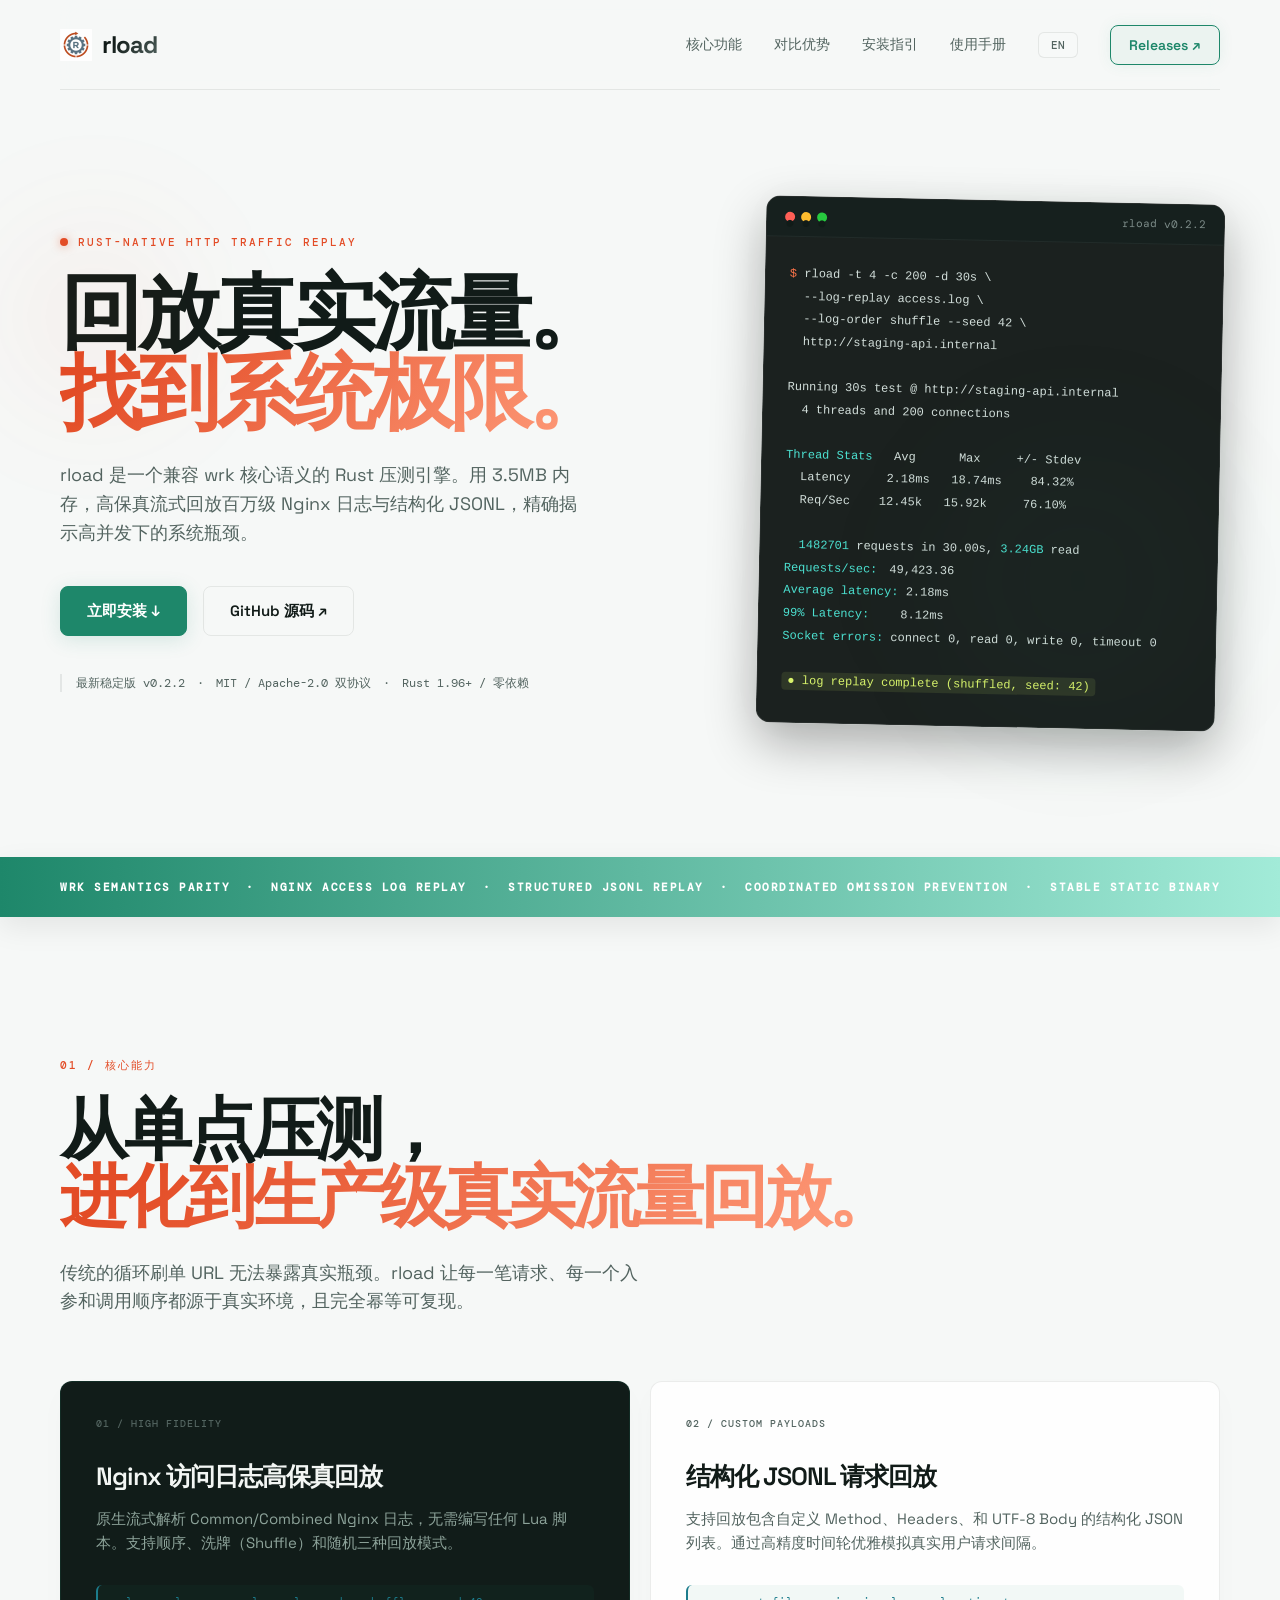
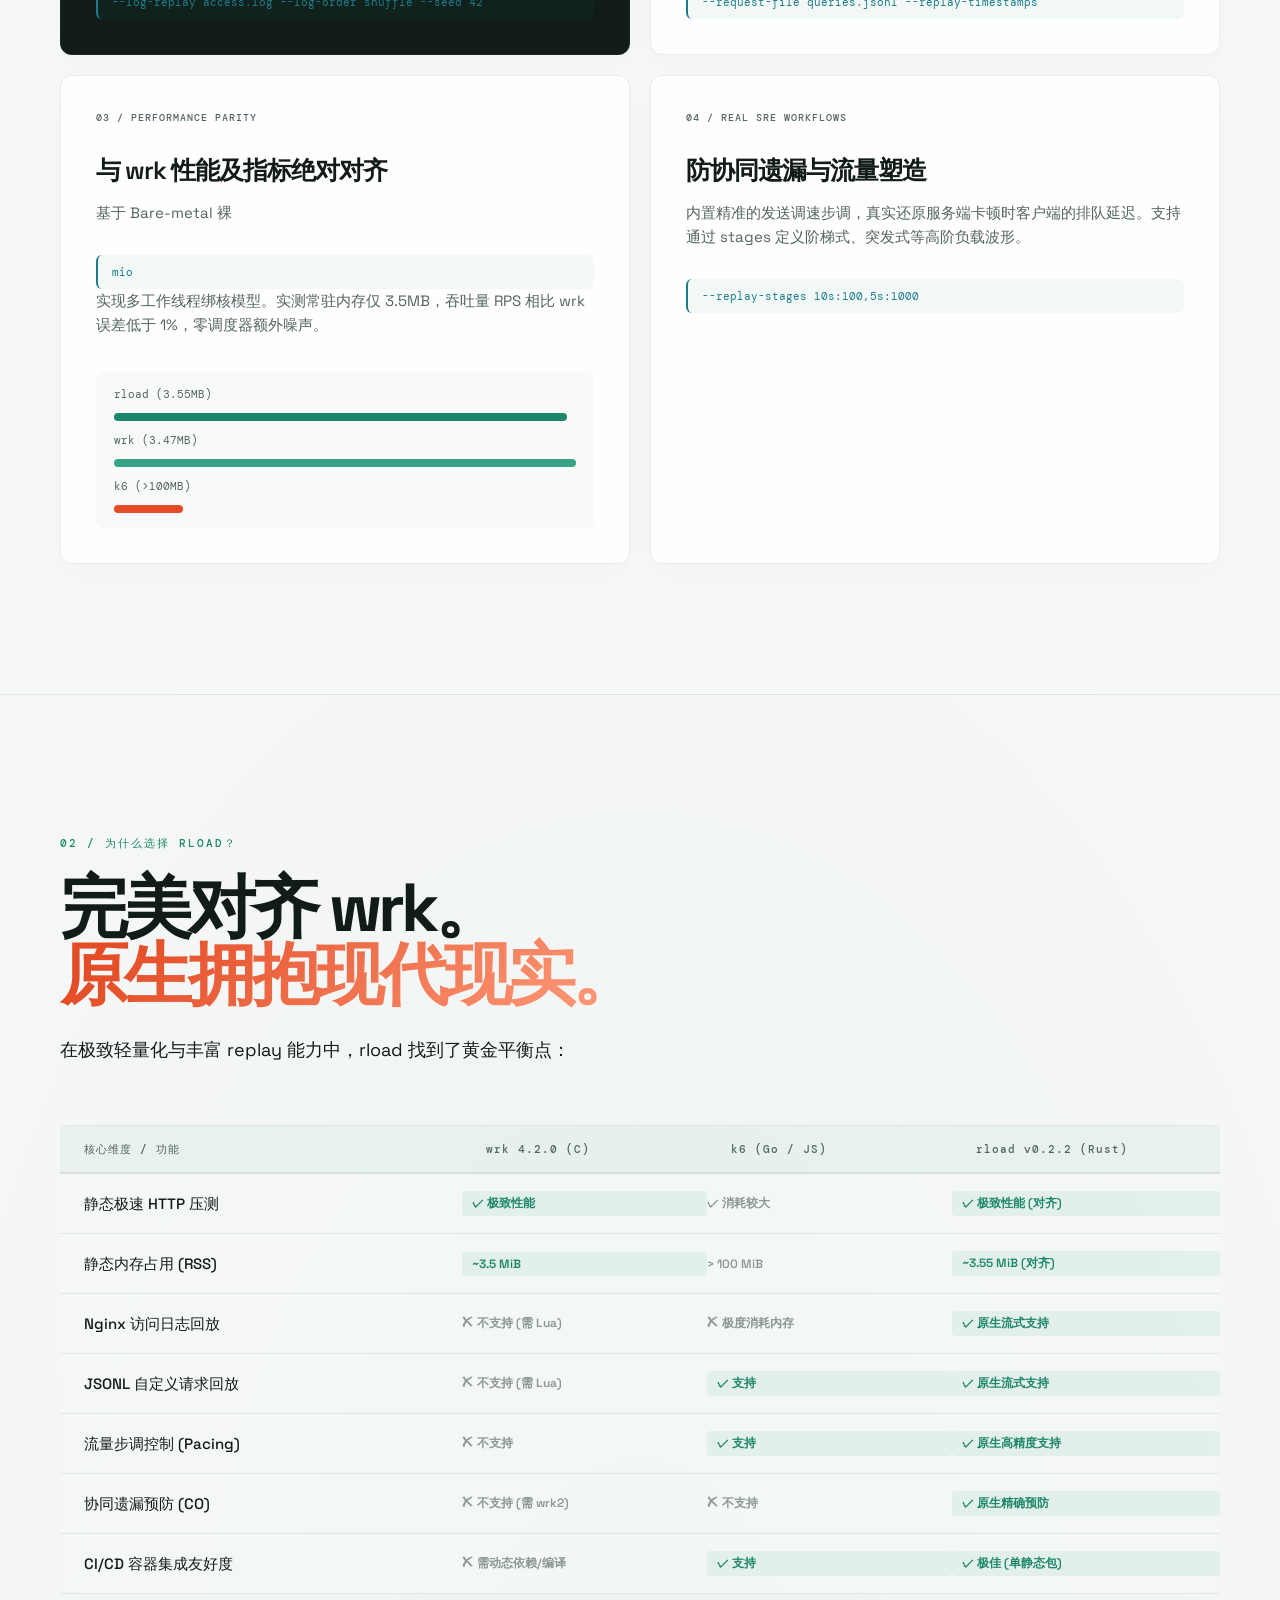
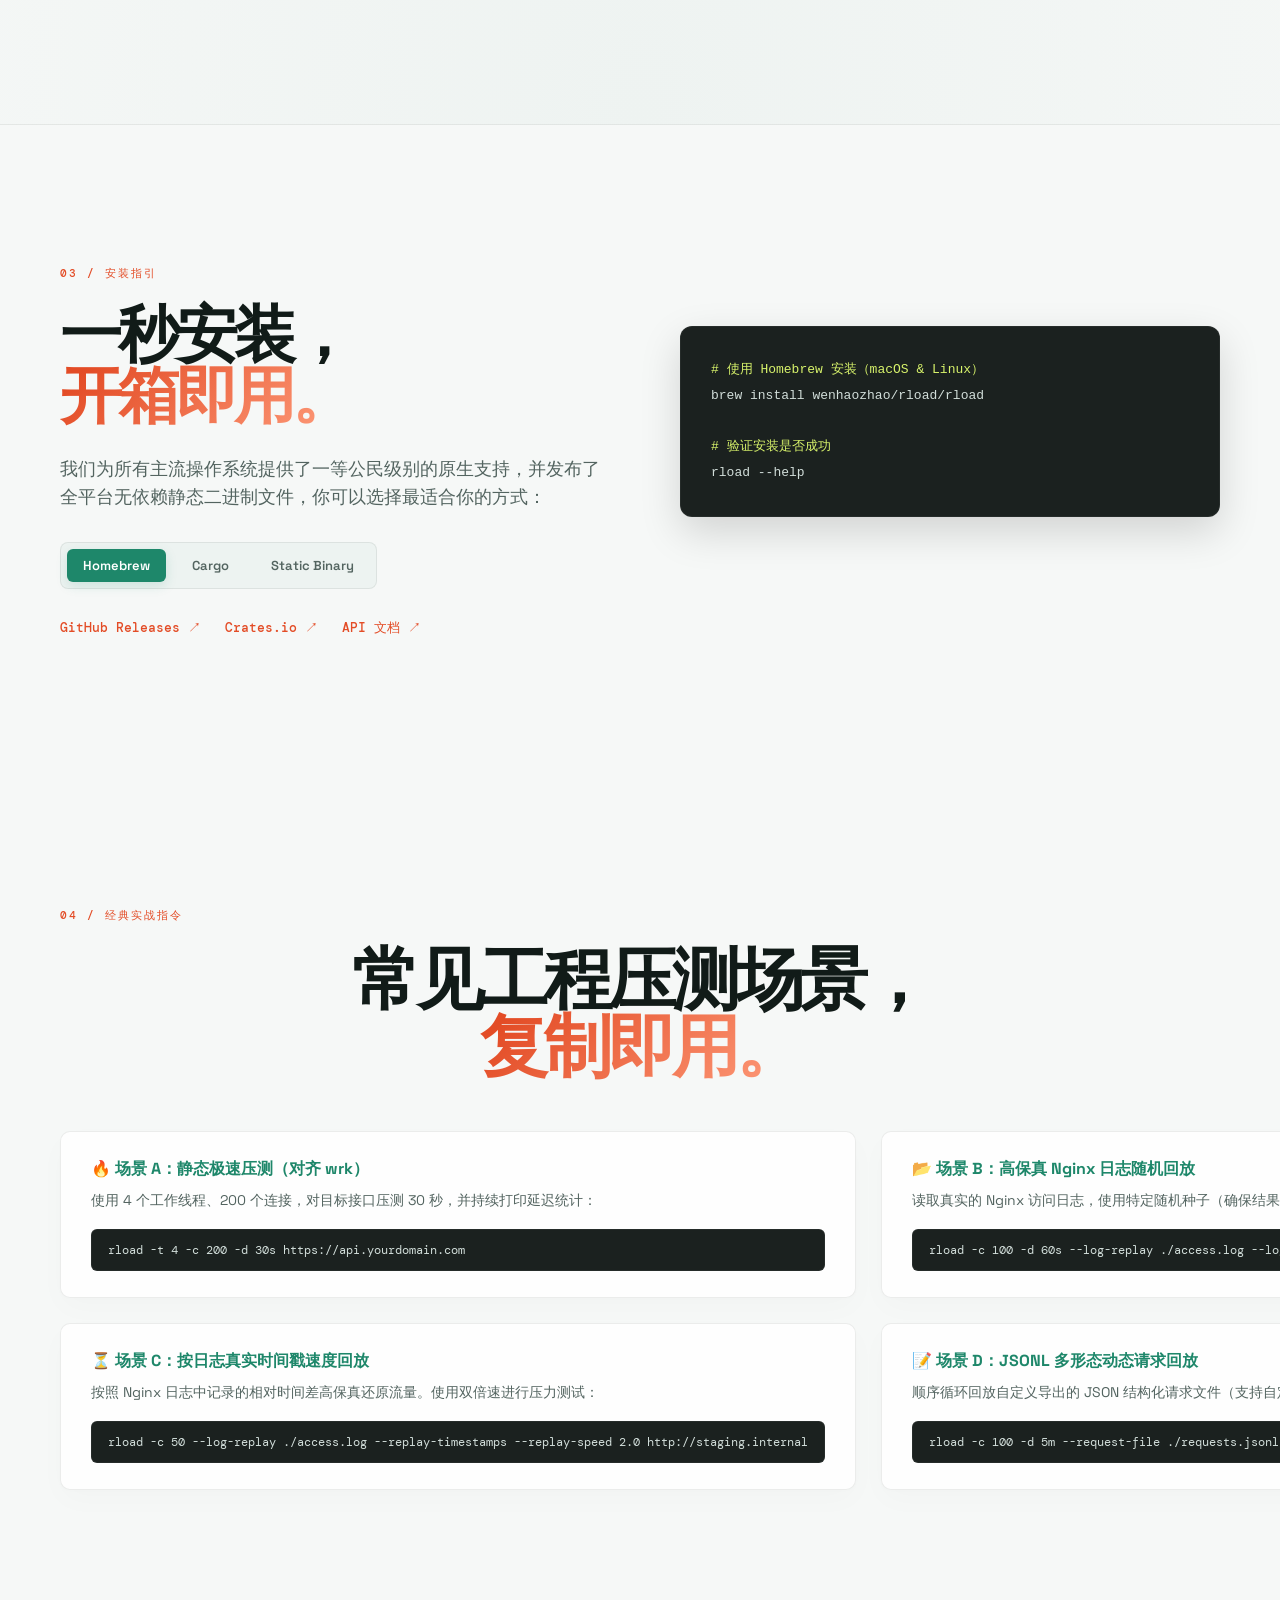
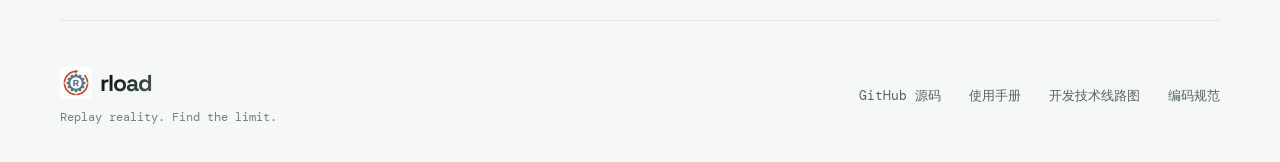
==== commit b2891a00: "fix: link website guides to Pages" ====
--- a/website/index.zh-cn.html
+++ b/website/index.zh-cn.html
@@ -18,7 +18,7 @@
       <a href="#features">核心功能</a>
       <a href="#compare">对比优势</a>
       <a href="#install">安装指引</a>
-      <a href="https://github.com/wenhaozhao/rload/blob/main/docs/user_guide_zh-cn.md" target="_blank" rel="noopener noreferrer">使用手册</a>
+      <a href="./docs/user_guide_zh-cn.md">使用手册</a>
       <a href="./index.html" class="lang-switch">EN</a>
       <a class="nav-cta" href="https://github.com/wenhaozhao/rload/releases">Releases ↗</a>
     </nav>
@@ -236,7 +236,7 @@
     </div>
     <div class="footer-links">
       <a href="https://github.com/wenhaozhao/rload" target="_blank" rel="noopener noreferrer">GitHub 源码</a>
-      <a href="https://github.com/wenhaozhao/rload/blob/main/docs/user_guide_zh-cn.md" target="_blank" rel="noopener noreferrer">使用手册</a>
+      <a href="./docs/user_guide_zh-cn.md">使用手册</a>
       <a href="https://github.com/wenhaozhao/rload/blob/main/ROADMAP.md" target="_blank" rel="noopener noreferrer">开发技术线路图</a>
       <a href="https://github.com/wenhaozhao/rload/blob/main/CODING_STANDARDS.md" target="_blank" rel="noopener noreferrer">编码规范</a>
     </div>
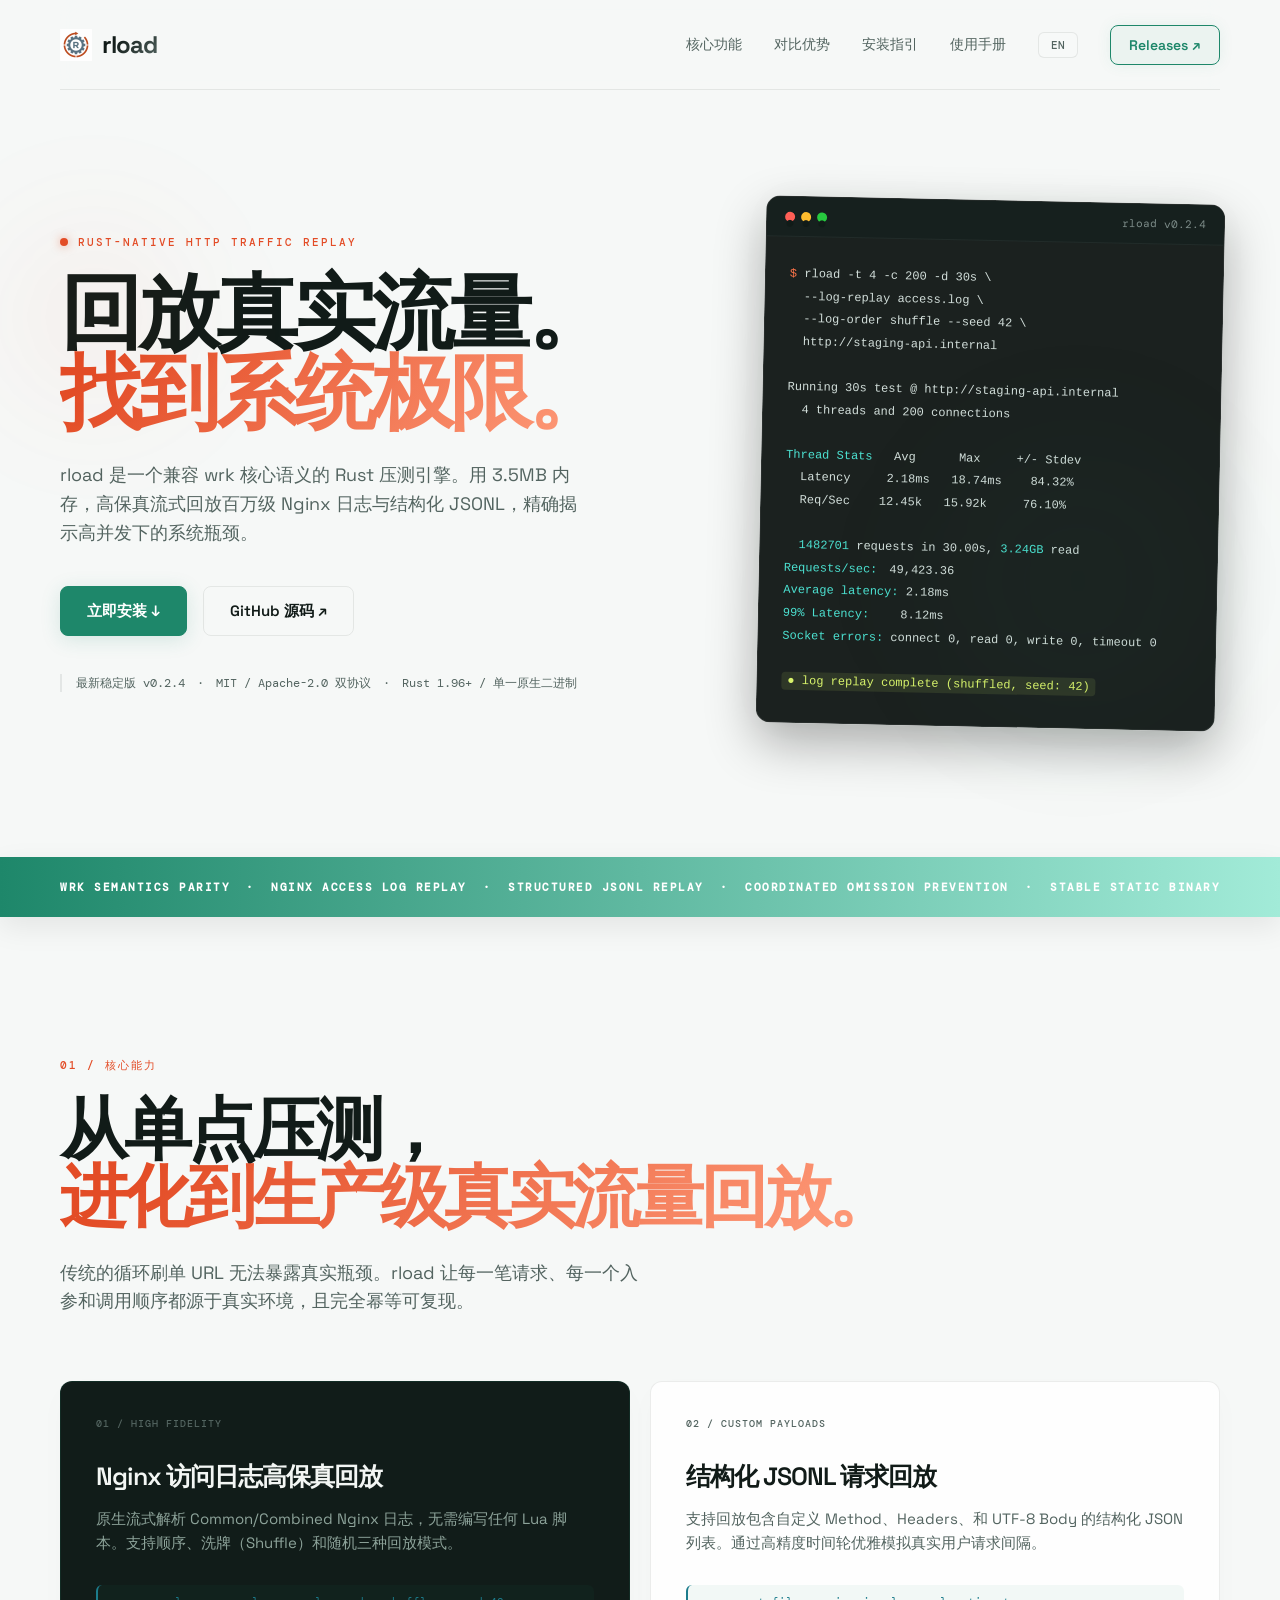
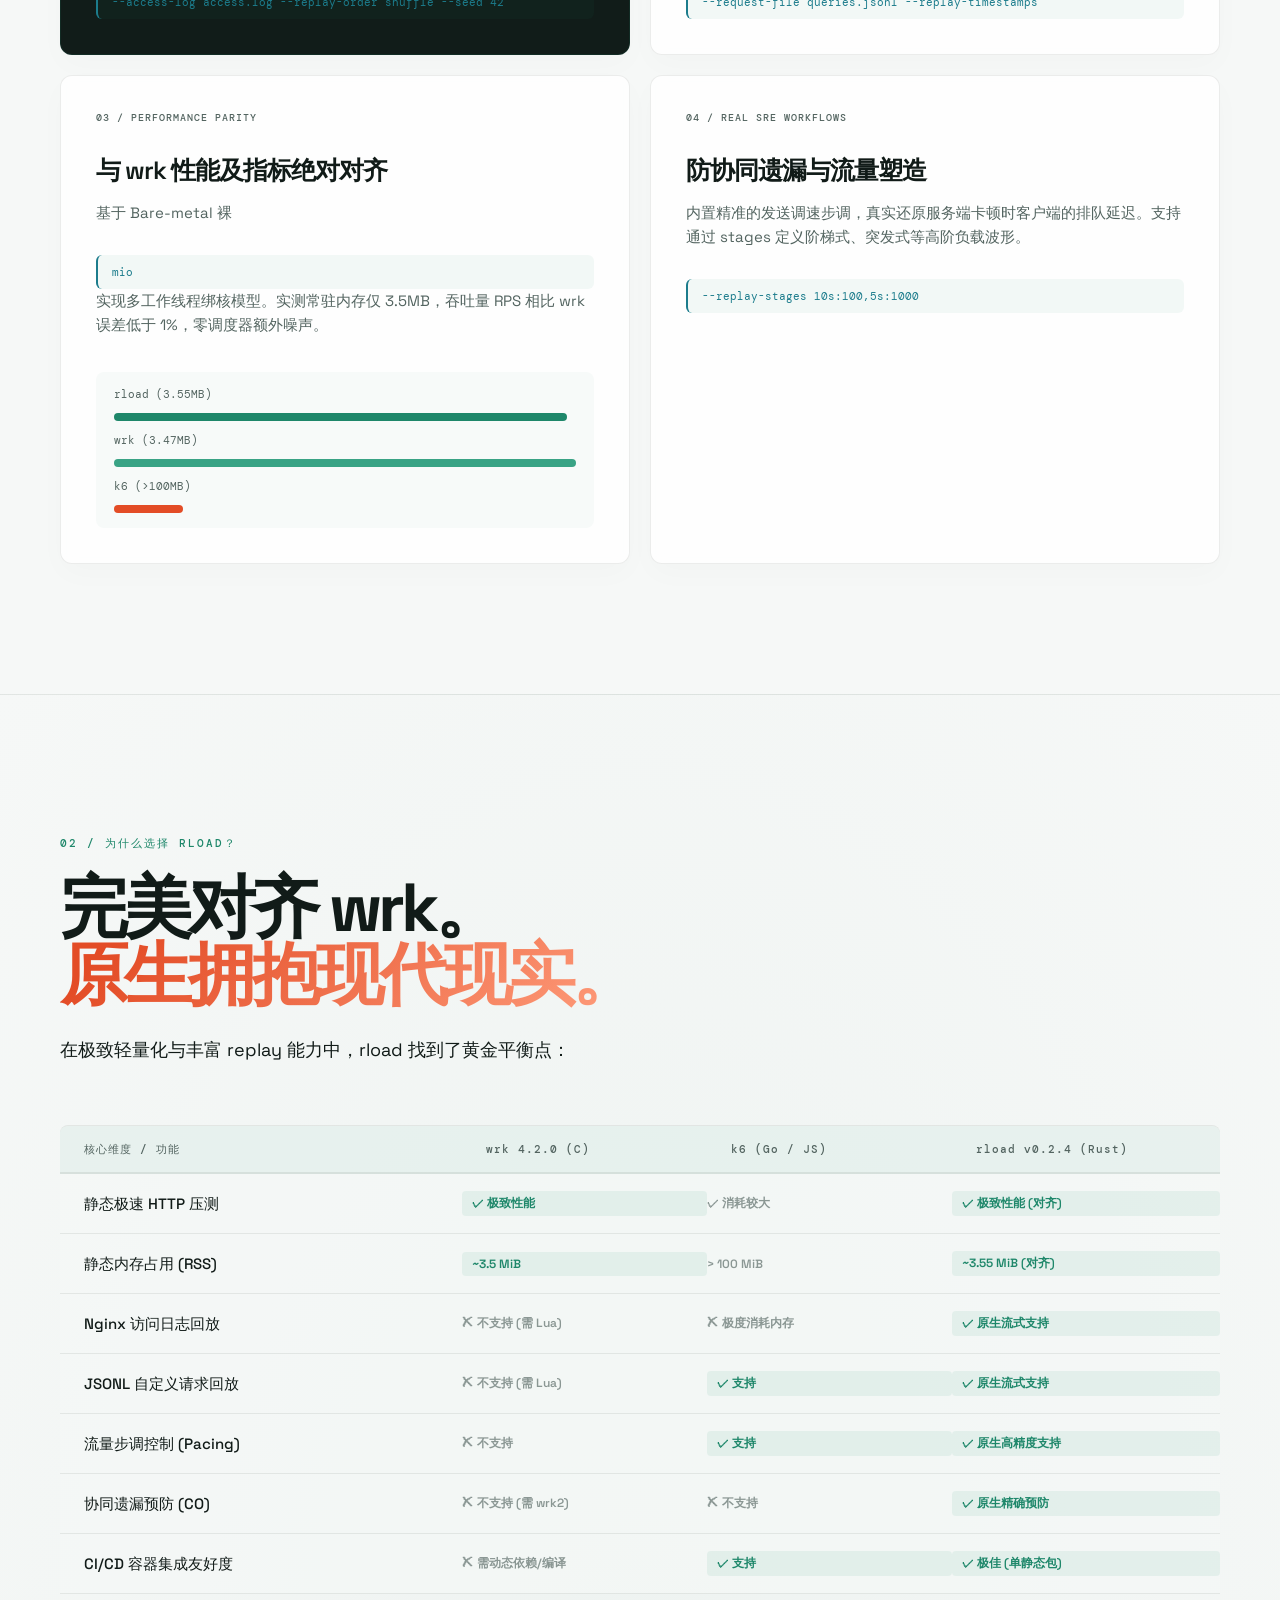
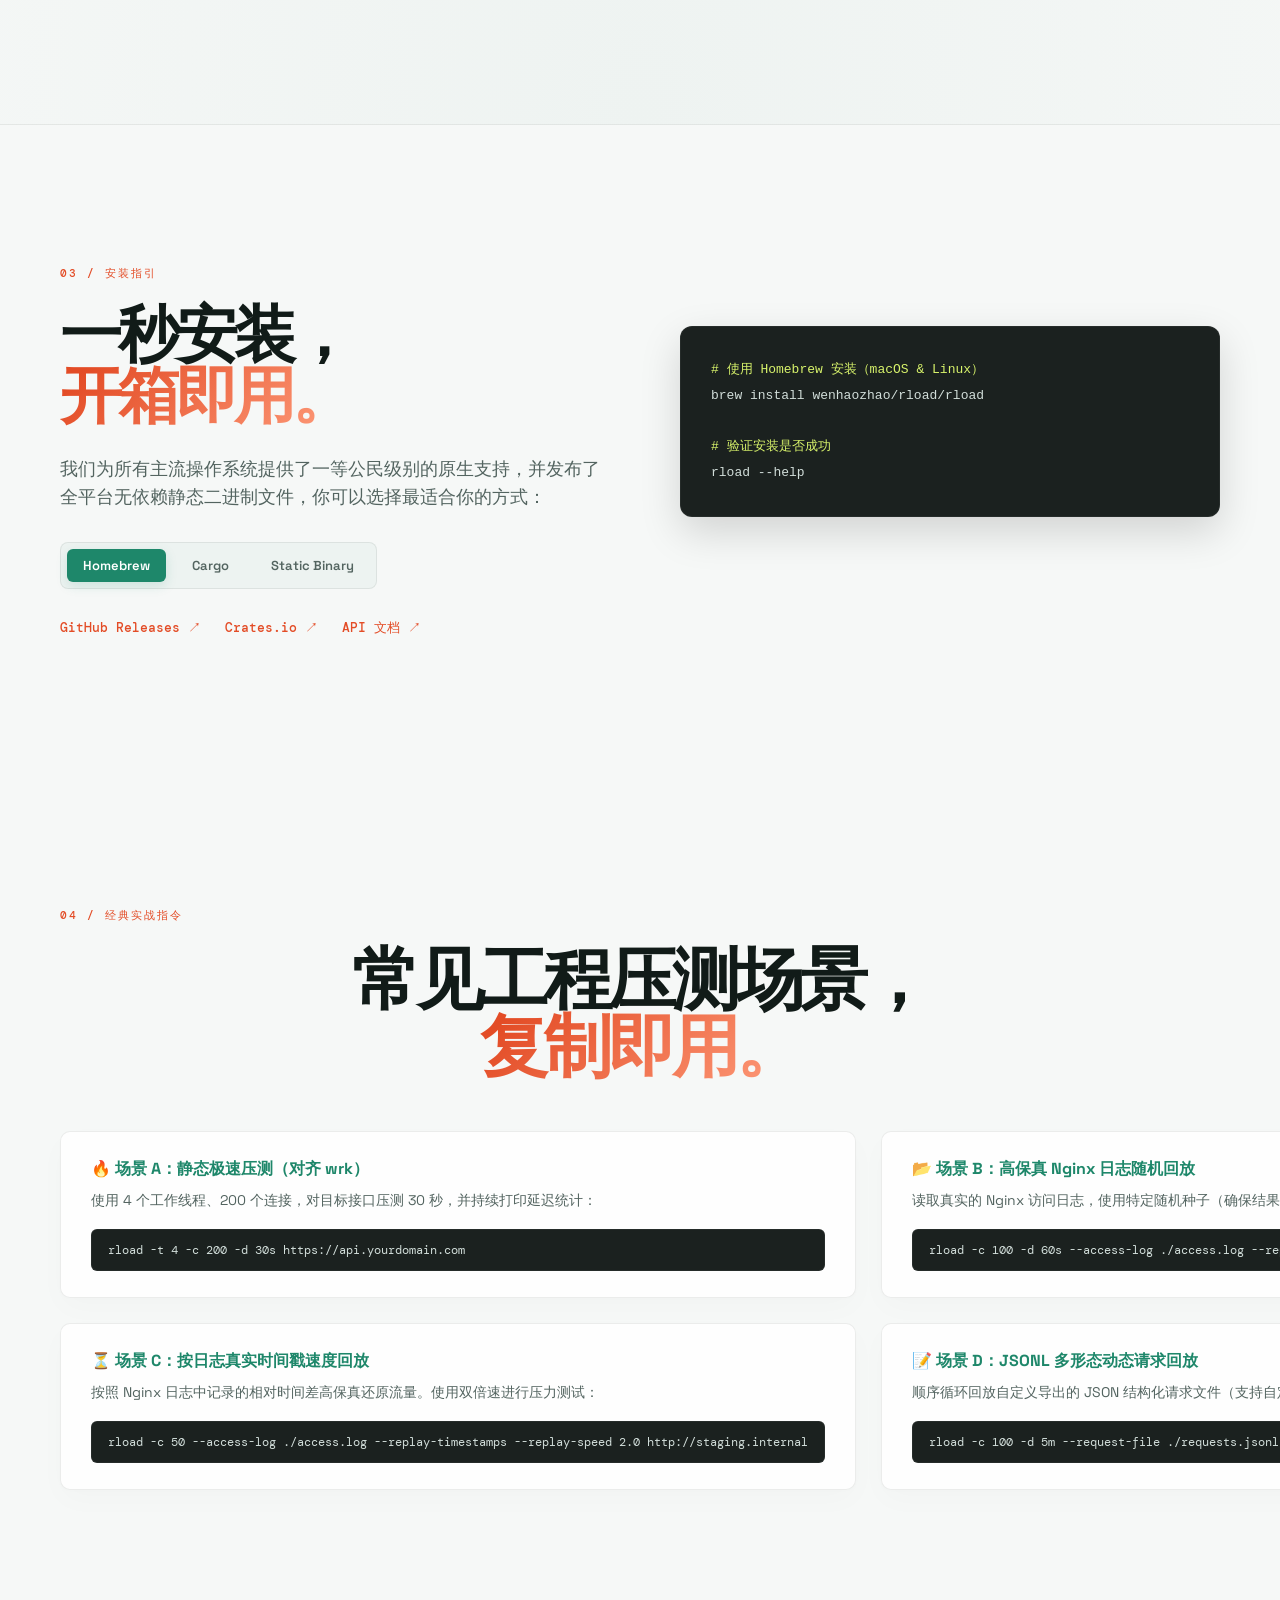
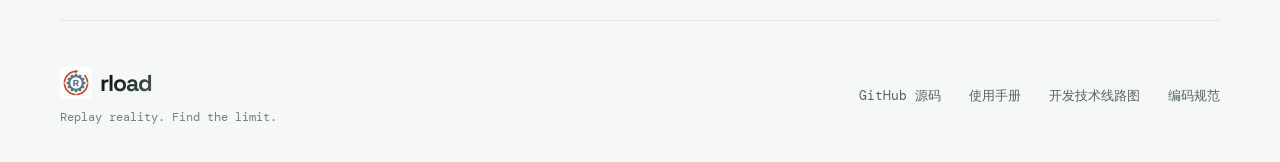
==== commit 4babacb7: "docs: prepare rload v0.2.4 promotion materials" ====
--- a/website/index.zh-cn.html
+++ b/website/index.zh-cn.html
@@ -4,7 +4,7 @@
   <meta charset="utf-8">
   <meta name="viewport" content="width=device-width,initial-scale=1">
   <meta name="description" content="rload：Rust 原生高性能 HTTP 压测与高保真真实流量回放引擎">
-  <title>rload 0.2.2 · Replay reality. Find the limit.</title>
+  <title>rload 0.2.4 · Replay reality. Find the limit.</title>
   <link rel="stylesheet" href="styles.css">
 </head>
 <body>
@@ -35,14 +35,14 @@
           <a class="button primary" href="#install">立即安装 ↓</a>
           <a class="button" href="https://github.com/wenhaozhao/rload" target="_blank" rel="noopener noreferrer">GitHub 源码 ↗</a>
         </div>
-        <p class="meta">最新稳定版 v0.2.2　·　MIT / Apache-2.0 双协议　·　Rust 1.96+ / 零依赖</p>
+        <p class="meta">最新稳定版 v0.2.4　·　MIT / Apache-2.0 双协议　·　Rust 1.96+ / 单一原生二进制</p>
       </div>
 
       <!-- 仿真终端效果 -->
       <div class="terminal" id="terminal-preview">
         <div class="term-head">
           <span>●</span><span>●</span><span>●</span>
-          <b>rload v0.2.2</b>
+          <b>rload v0.2.4</b>
         </div>
         <pre><code><em>$</em> rload -t 4 -c 200 -d 30s \<br>  --log-replay access.log \<br>  --log-order shuffle --seed 42 \<br>  http://staging-api.internal<br><br>Running 30s test @ http://staging-api.internal<br>  4 threads and 200 connections<br><br><strong>Thread Stats</strong>   Avg      Max     +/- Stdev<br>  Latency     2.18ms   18.74ms    84.32%<br>  Req/Sec    12.45k   15.92k     76.10%<br><br>  <strong>1482701</strong> requests in 30.00s, <strong>3.24GB</strong> read<br><strong>Requests/sec:</strong>　49,423.36<br><strong>Average latency:</strong> 2.18ms<br><strong>99% Latency:</strong>　　 8.12ms<br><strong>Socket errors:</strong> connect 0, read 0, write 0, timeout 0<br><br><mark>● log replay complete (shuffled, seed: 42)</mark></code></pre>
       </div>
@@ -74,7 +74,7 @@
           <small>01 / HIGH FIDELITY</small>
           <h3>Nginx 访问日志高保真回放</h3>
           <p>原生流式解析 Common/Combined Nginx 日志，无需编写任何 Lua 脚本。支持顺序、洗牌（Shuffle）和随机三种回放模式。</p>
-          <code>--log-replay access.log --log-order shuffle --seed 42</code>
+          <code>--access-log access.log --replay-order shuffle --seed 42</code>
         </article>
         
         <article class="card">
@@ -116,7 +116,7 @@
             <span>核心维度 / 功能</span>
             <span>wrk 4.2.0 (C)</span>
             <span>k6 (Go / JS)</span>
-            <span>rload v0.2.2 (Rust)</span>
+            <span>rload v0.2.4 (Rust)</span>
           </div>
           <div>
             <span>静态极速 HTTP 压测</span>
@@ -209,12 +209,12 @@
         <div class="qs-item">
           <h4>📂 场景 B：高保真 Nginx 日志随机回放</h4>
           <p>读取真实的 Nginx 访问日志，使用特定随机种子（确保结果可幂等重现）打乱顺序进行回放：</p>
-          <pre><code>rload -c 100 -d 60s --log-replay ./access.log --log-order shuffle --seed 12345 http://staging.internal</code></pre>
+          <pre><code>rload -c 100 -d 60s --access-log ./access.log --replay-order shuffle --seed 12345 http://staging.internal</code></pre>
         </div>
         <div class="qs-item">
           <h4>⏳ 场景 C：按日志真实时间戳速度回放</h4>
           <p>按照 Nginx 日志中记录的相对时间差高保真还原流量。使用双倍速进行压力测试：</p>
-          <pre><code>rload -c 50 --log-replay ./access.log --replay-timestamps --replay-speed 2.0 http://staging.internal</code></pre>
+          <pre><code>rload -c 50 --access-log ./access.log --replay-timestamps --replay-speed 2.0 http://staging.internal</code></pre>
         </div>
         <div class="qs-item">
           <h4>📝 场景 D：JSONL 多形态动态请求回放</h4>
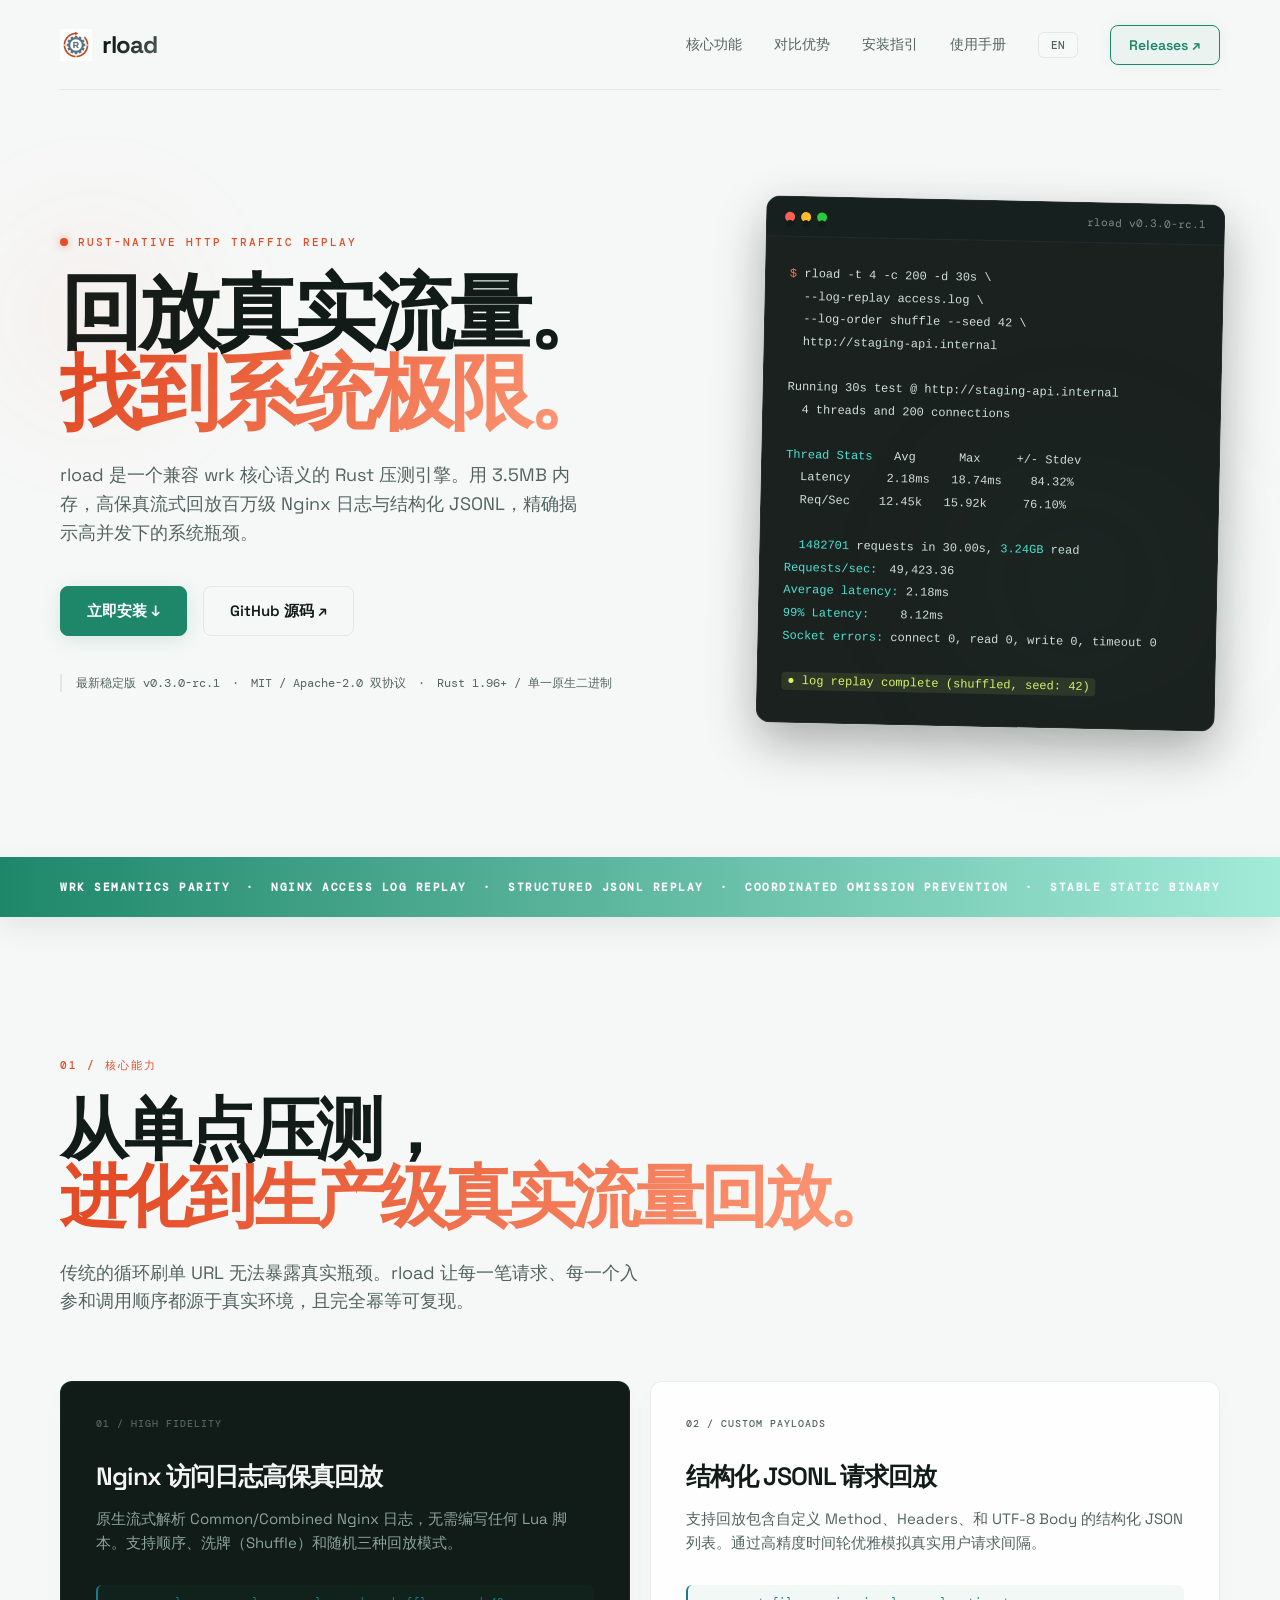
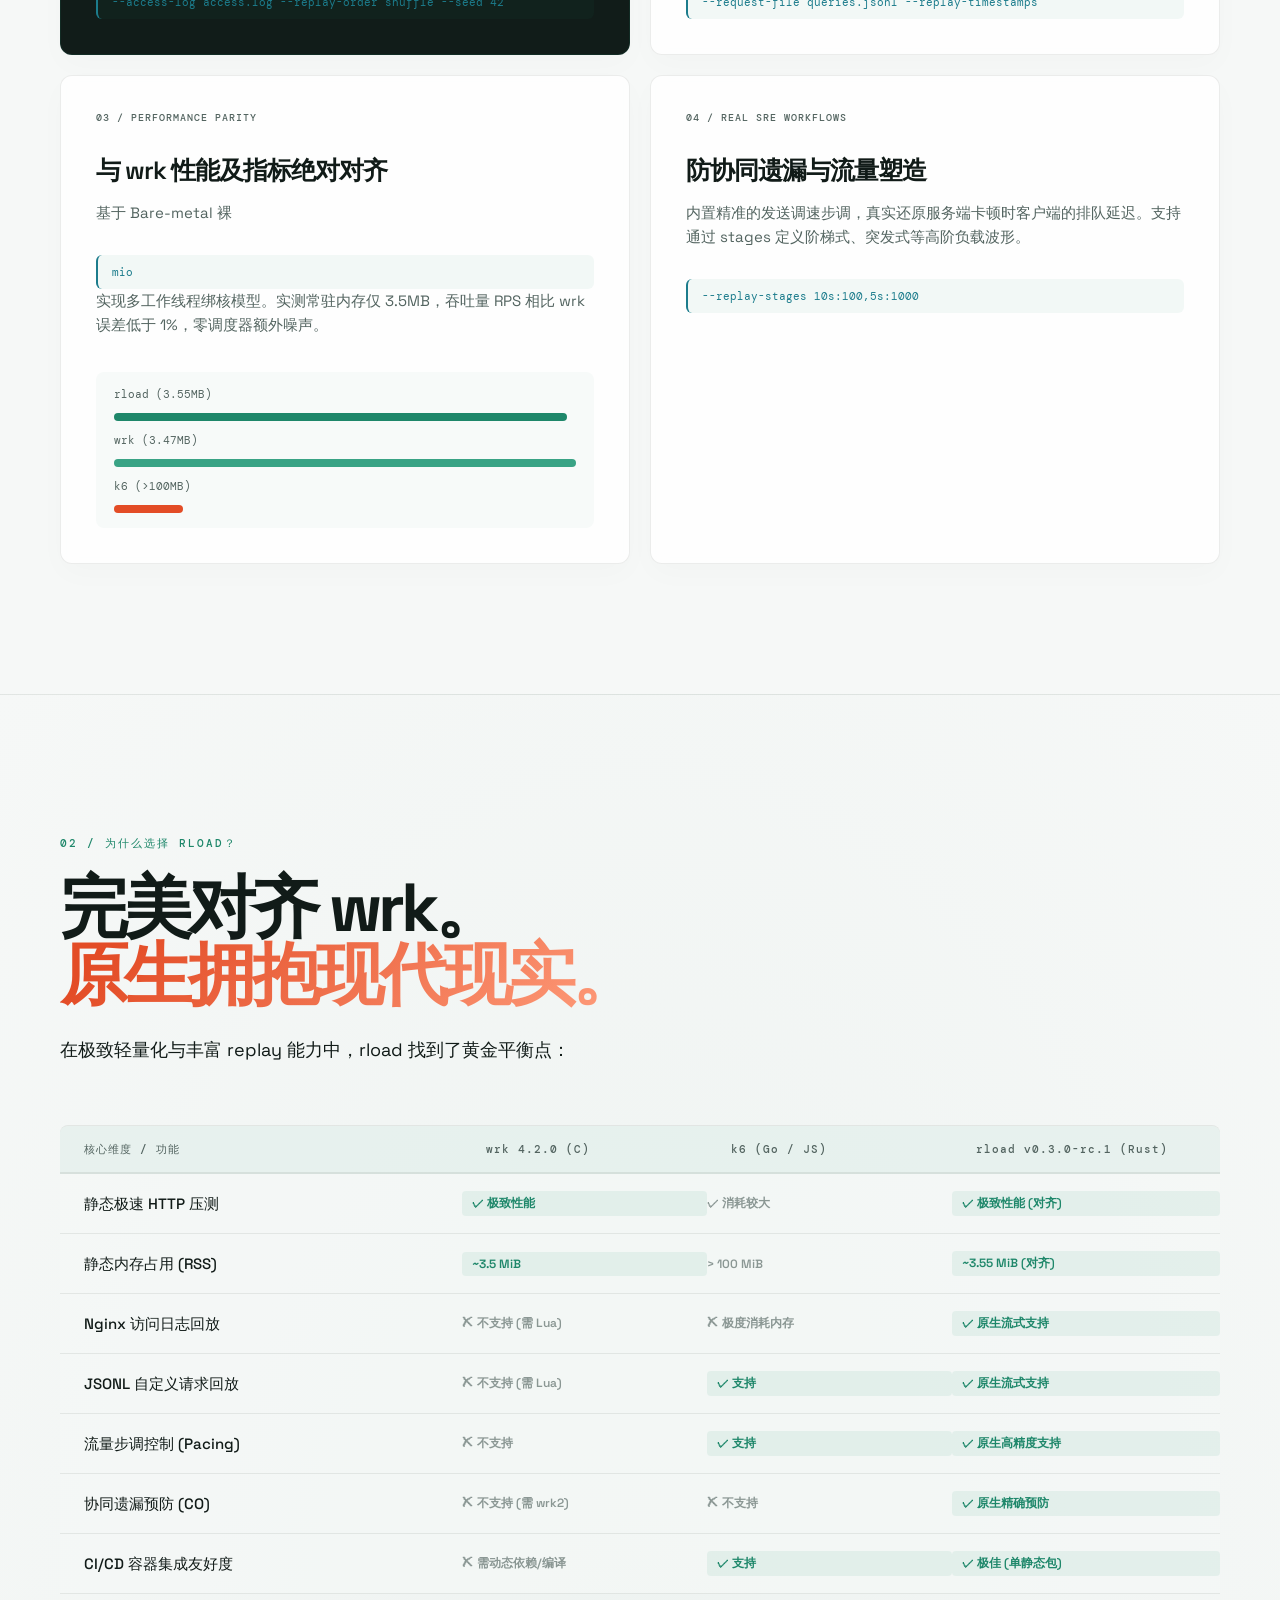
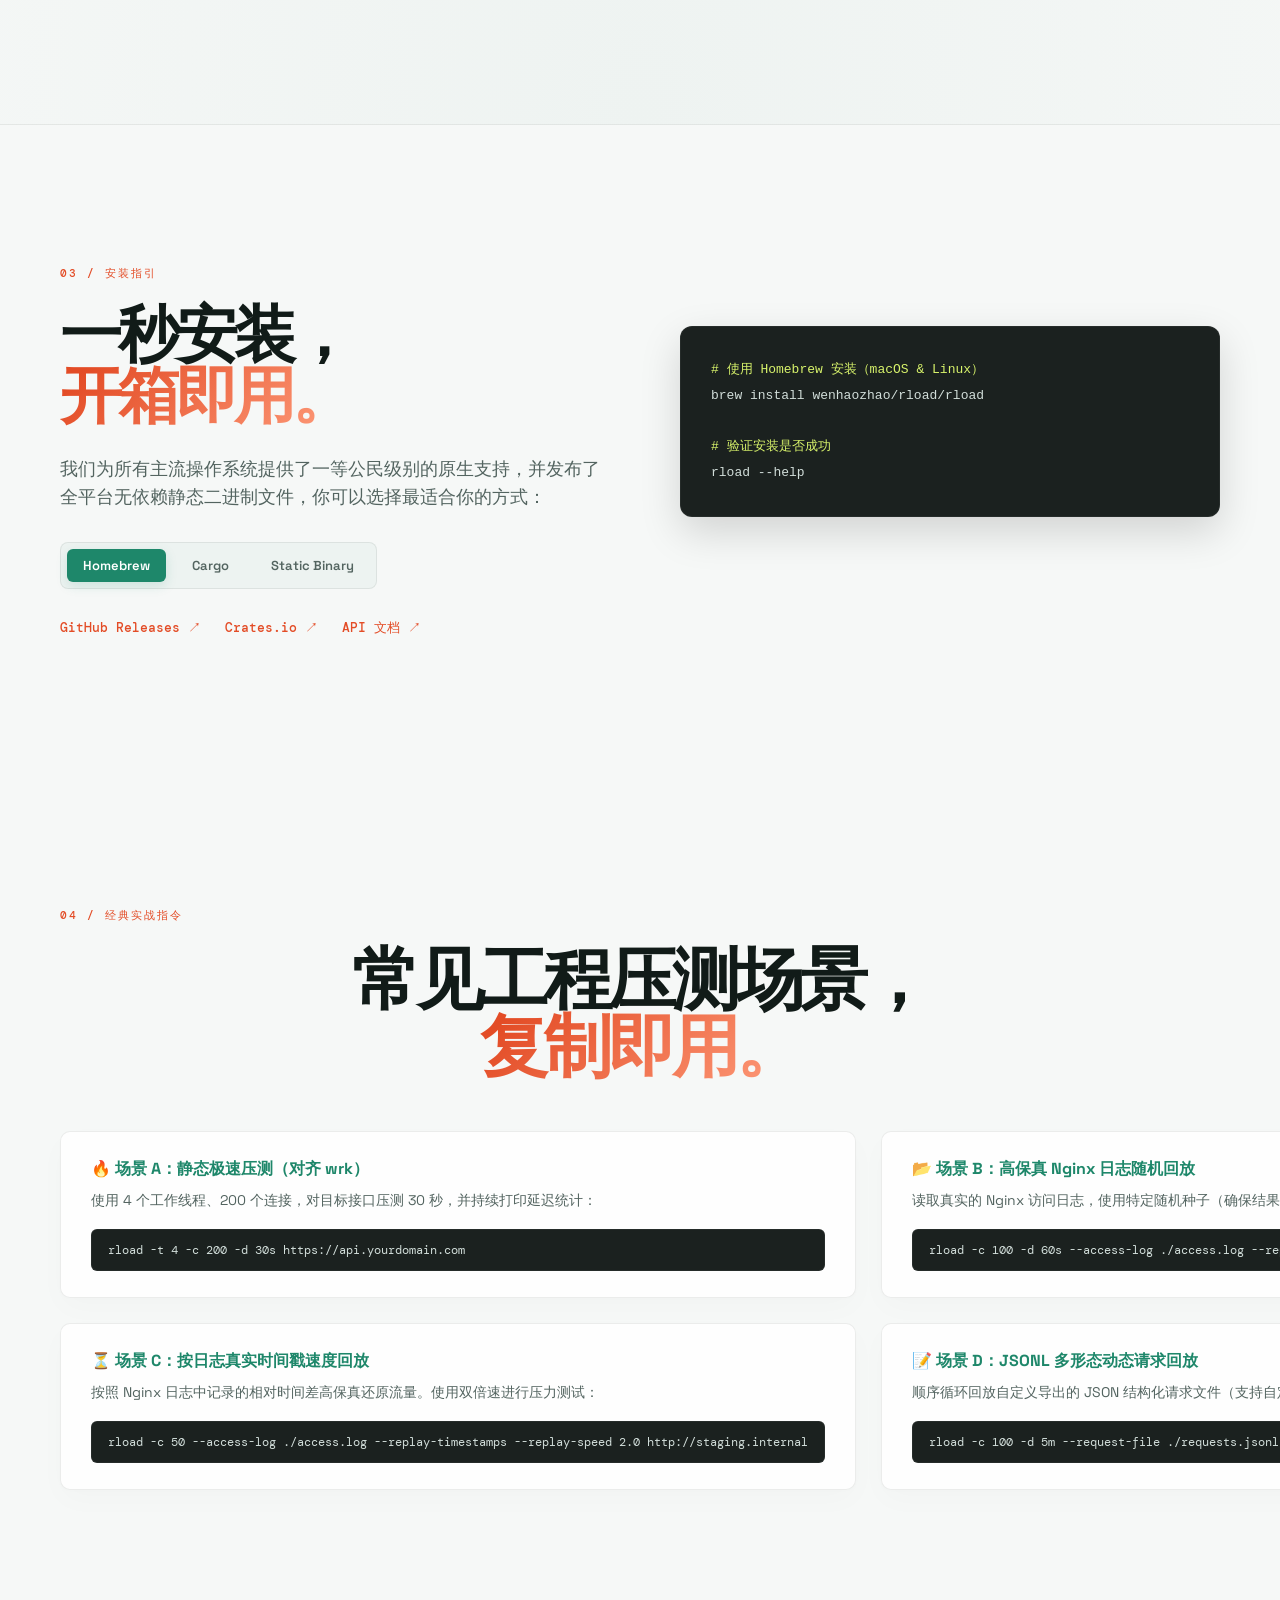
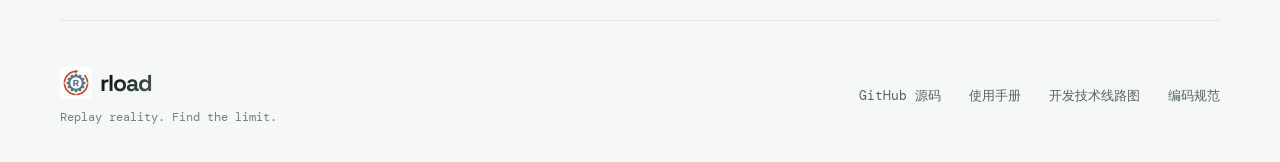
==== commit 4406fcea: "Update website and docs for rload 0.3.0-rc.1" ====
--- a/website/index.zh-cn.html
+++ b/website/index.zh-cn.html
@@ -4,7 +4,7 @@
   <meta charset="utf-8">
   <meta name="viewport" content="width=device-width,initial-scale=1">
   <meta name="description" content="rload：Rust 原生高性能 HTTP 压测与高保真真实流量回放引擎">
-  <title>rload 0.2.4 · Replay reality. Find the limit.</title>
+  <title>rload 0.3.0-rc.1 · Replay reality. Find the limit.</title>
   <link rel="stylesheet" href="styles.css">
 </head>
 <body>
@@ -35,14 +35,14 @@
           <a class="button primary" href="#install">立即安装 ↓</a>
           <a class="button" href="https://github.com/wenhaozhao/rload" target="_blank" rel="noopener noreferrer">GitHub 源码 ↗</a>
         </div>
-        <p class="meta">最新稳定版 v0.2.4　·　MIT / Apache-2.0 双协议　·　Rust 1.96+ / 单一原生二进制</p>
+        <p class="meta">最新稳定版 v0.3.0-rc.1　·　MIT / Apache-2.0 双协议　·　Rust 1.96+ / 单一原生二进制</p>
       </div>
 
       <!-- 仿真终端效果 -->
       <div class="terminal" id="terminal-preview">
         <div class="term-head">
           <span>●</span><span>●</span><span>●</span>
-          <b>rload v0.2.4</b>
+          <b>rload v0.3.0-rc.1</b>
         </div>
         <pre><code><em>$</em> rload -t 4 -c 200 -d 30s \<br>  --log-replay access.log \<br>  --log-order shuffle --seed 42 \<br>  http://staging-api.internal<br><br>Running 30s test @ http://staging-api.internal<br>  4 threads and 200 connections<br><br><strong>Thread Stats</strong>   Avg      Max     +/- Stdev<br>  Latency     2.18ms   18.74ms    84.32%<br>  Req/Sec    12.45k   15.92k     76.10%<br><br>  <strong>1482701</strong> requests in 30.00s, <strong>3.24GB</strong> read<br><strong>Requests/sec:</strong>　49,423.36<br><strong>Average latency:</strong> 2.18ms<br><strong>99% Latency:</strong>　　 8.12ms<br><strong>Socket errors:</strong> connect 0, read 0, write 0, timeout 0<br><br><mark>● log replay complete (shuffled, seed: 42)</mark></code></pre>
       </div>
@@ -116,7 +116,7 @@
             <span>核心维度 / 功能</span>
             <span>wrk 4.2.0 (C)</span>
             <span>k6 (Go / JS)</span>
-            <span>rload v0.2.4 (Rust)</span>
+            <span>rload v0.3.0-rc.1 (Rust)</span>
           </div>
           <div>
             <span>静态极速 HTTP 压测</span>
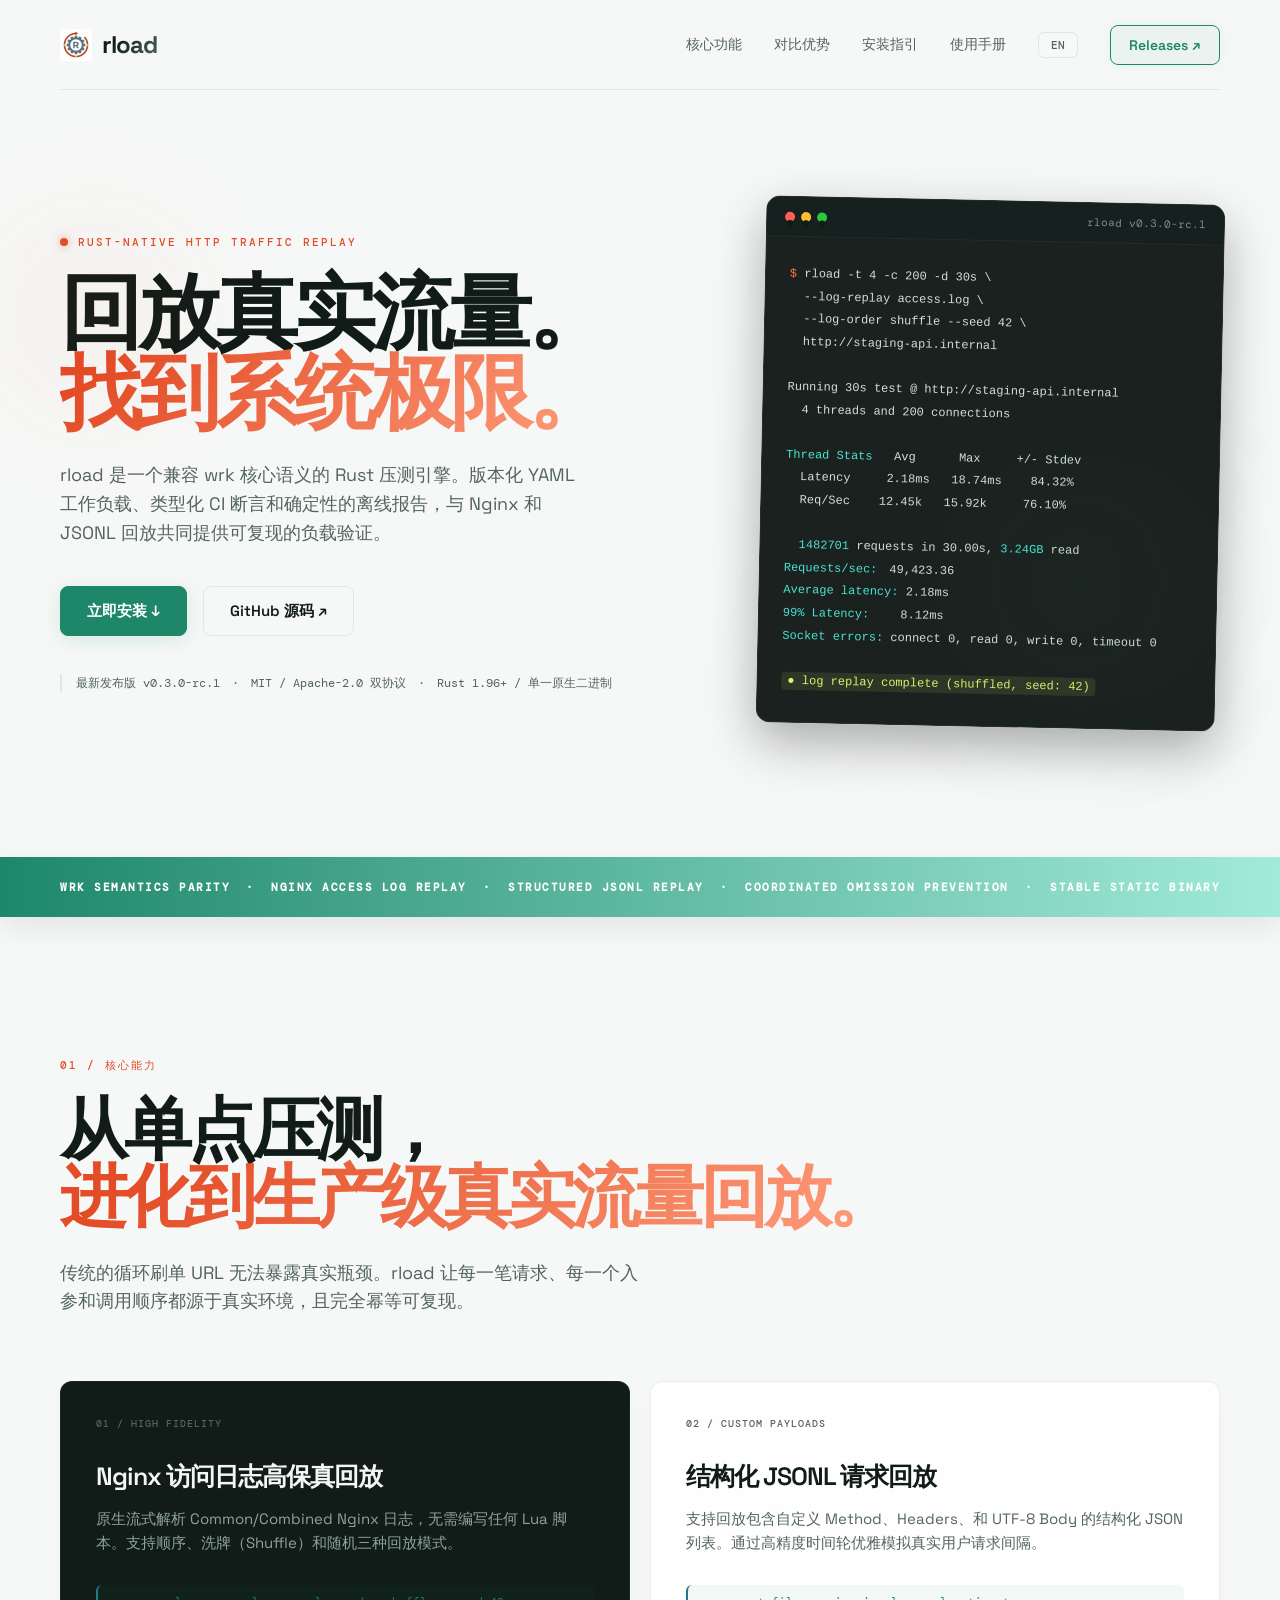
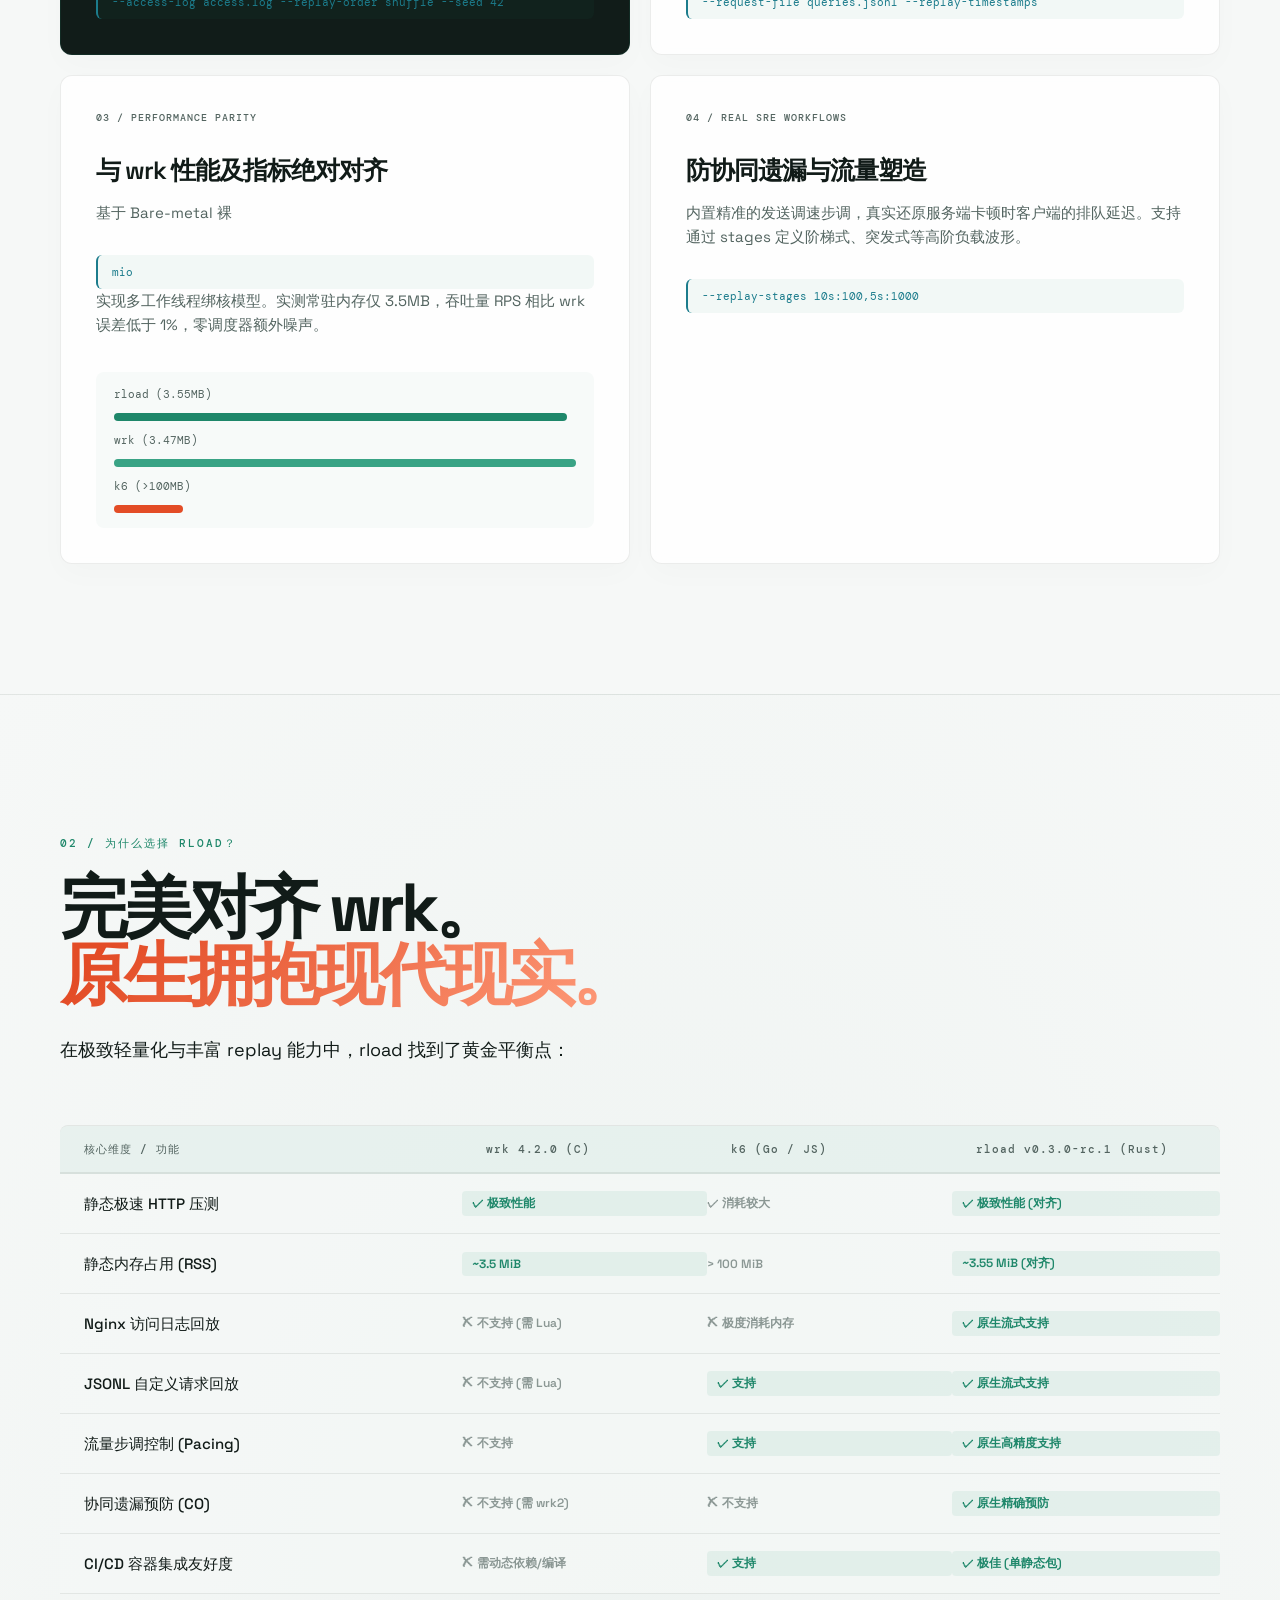
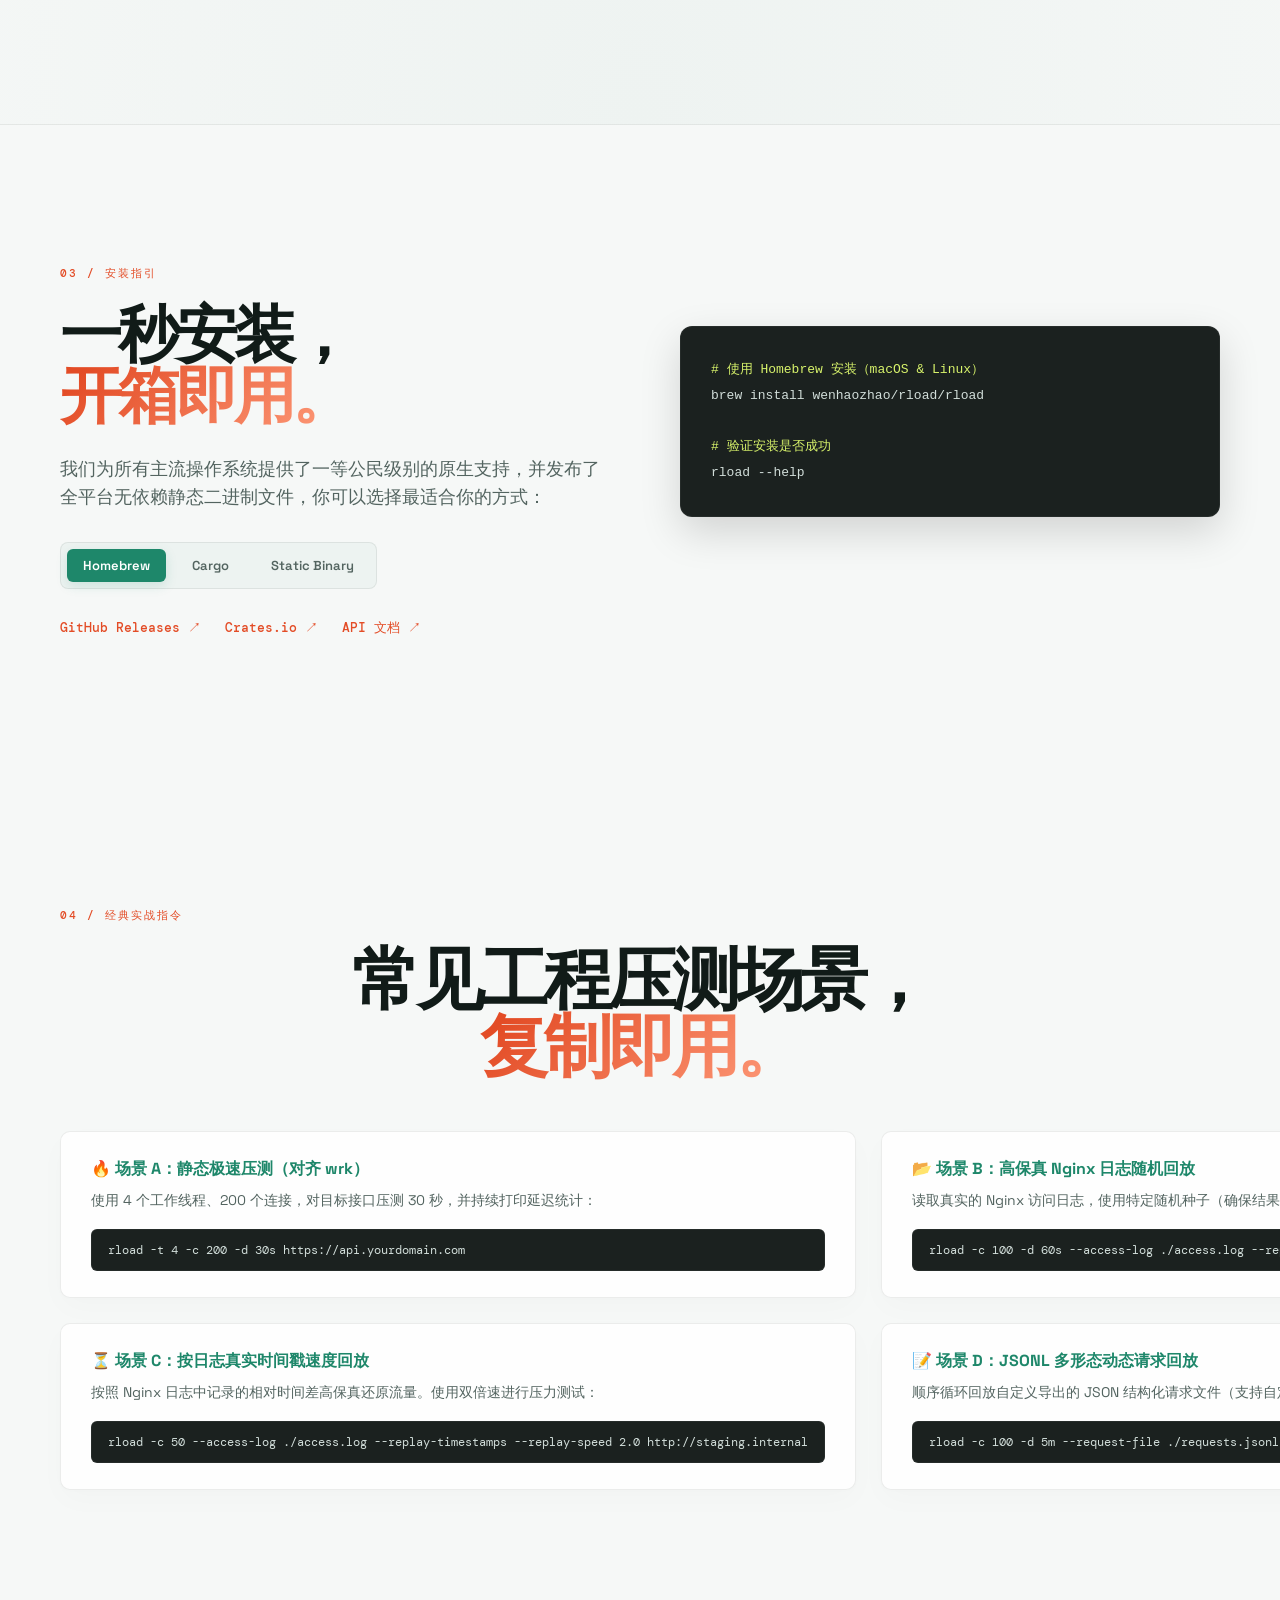
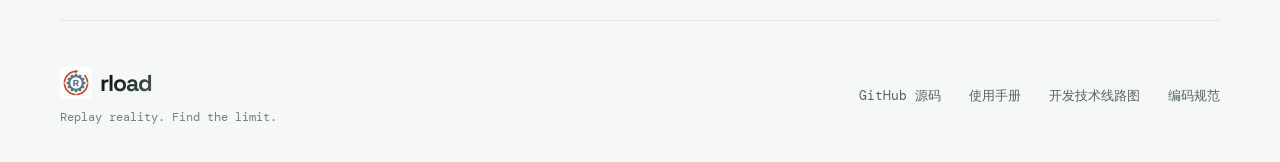
==== commit 40113464: "docs: complete v0.3 release handoff" ====
--- a/website/index.zh-cn.html
+++ b/website/index.zh-cn.html
@@ -30,12 +30,12 @@
       <div class="hero-content">
         <p class="eyebrow"><i></i> RUST-NATIVE HTTP TRAFFIC REPLAY</p>
         <h1>回放真实流量。<br><em>找到系统极限。</em></h1>
-        <p class="lead">rload 是一个兼容 wrk 核心语义的 Rust 压测引擎。用 3.5MB 内存，高保真流式回放百万级 Nginx 日志与结构化 JSONL，精确揭示高并发下的系统瓶颈。</p>
+        <p class="lead">rload 是一个兼容 wrk 核心语义的 Rust 压测引擎。版本化 YAML 工作负载、类型化 CI 断言和确定性的离线报告，与 Nginx 和 JSONL 回放共同提供可复现的负载验证。</p>
         <div class="actions">
           <a class="button primary" href="#install">立即安装 ↓</a>
           <a class="button" href="https://github.com/wenhaozhao/rload" target="_blank" rel="noopener noreferrer">GitHub 源码 ↗</a>
         </div>
-        <p class="meta">最新稳定版 v0.3.0-rc.1　·　MIT / Apache-2.0 双协议　·　Rust 1.96+ / 单一原生二进制</p>
+        <p class="meta">最新发布版 v0.3.0-rc.1　·　MIT / Apache-2.0 双协议　·　Rust 1.96+ / 单一原生二进制</p>
       </div>
 
       <!-- 仿真终端效果 -->
@@ -192,7 +192,7 @@
         <pre class="install-code" id="code-cargo"><code><span># 使用 Rust 工具链一键编译安装</span><br>cargo install rload<br><br><span># 确保 ~/.cargo/bin 已经在你的 PATH 中</span><br>rload --help</code></pre>
         
         <!-- Static Binary Tab Code -->
-        <pre class="install-code" id="code-binary"><code><span># 针对无编译环境的服务器/CI 容器</span><br><span># 1. 访问 GitHub Releases 页面一键下载对应平台的压缩包</span><br><span># 2. 解压并将二进制文件移入 PATH，例如：</span><br>tar -xvf rload-v0.2.2-x86_64-unknown-linux-musl.tar.gz<br>sudo mv rload /usr/local/bin/<br><br><span># 3. 验证运行</span><br>rload --help</code></pre>
+        <pre class="install-code" id="code-binary"><code><span># 针对无编译环境的服务器/CI 容器</span><br><span># 1. 访问 GitHub Releases 页面一键下载对应平台的压缩包</span><br><span># 2. 解压并将二进制文件移入 PATH，例如：</span><br>tar -xvf rload-v0.3.0-rc.1-x86_64-unknown-linux-gnu.tar.gz<br>sudo mv rload /usr/local/bin/<br><br><span># 3. 验证运行</span><br>rload --help</code></pre>
       </div>
     </section>
 
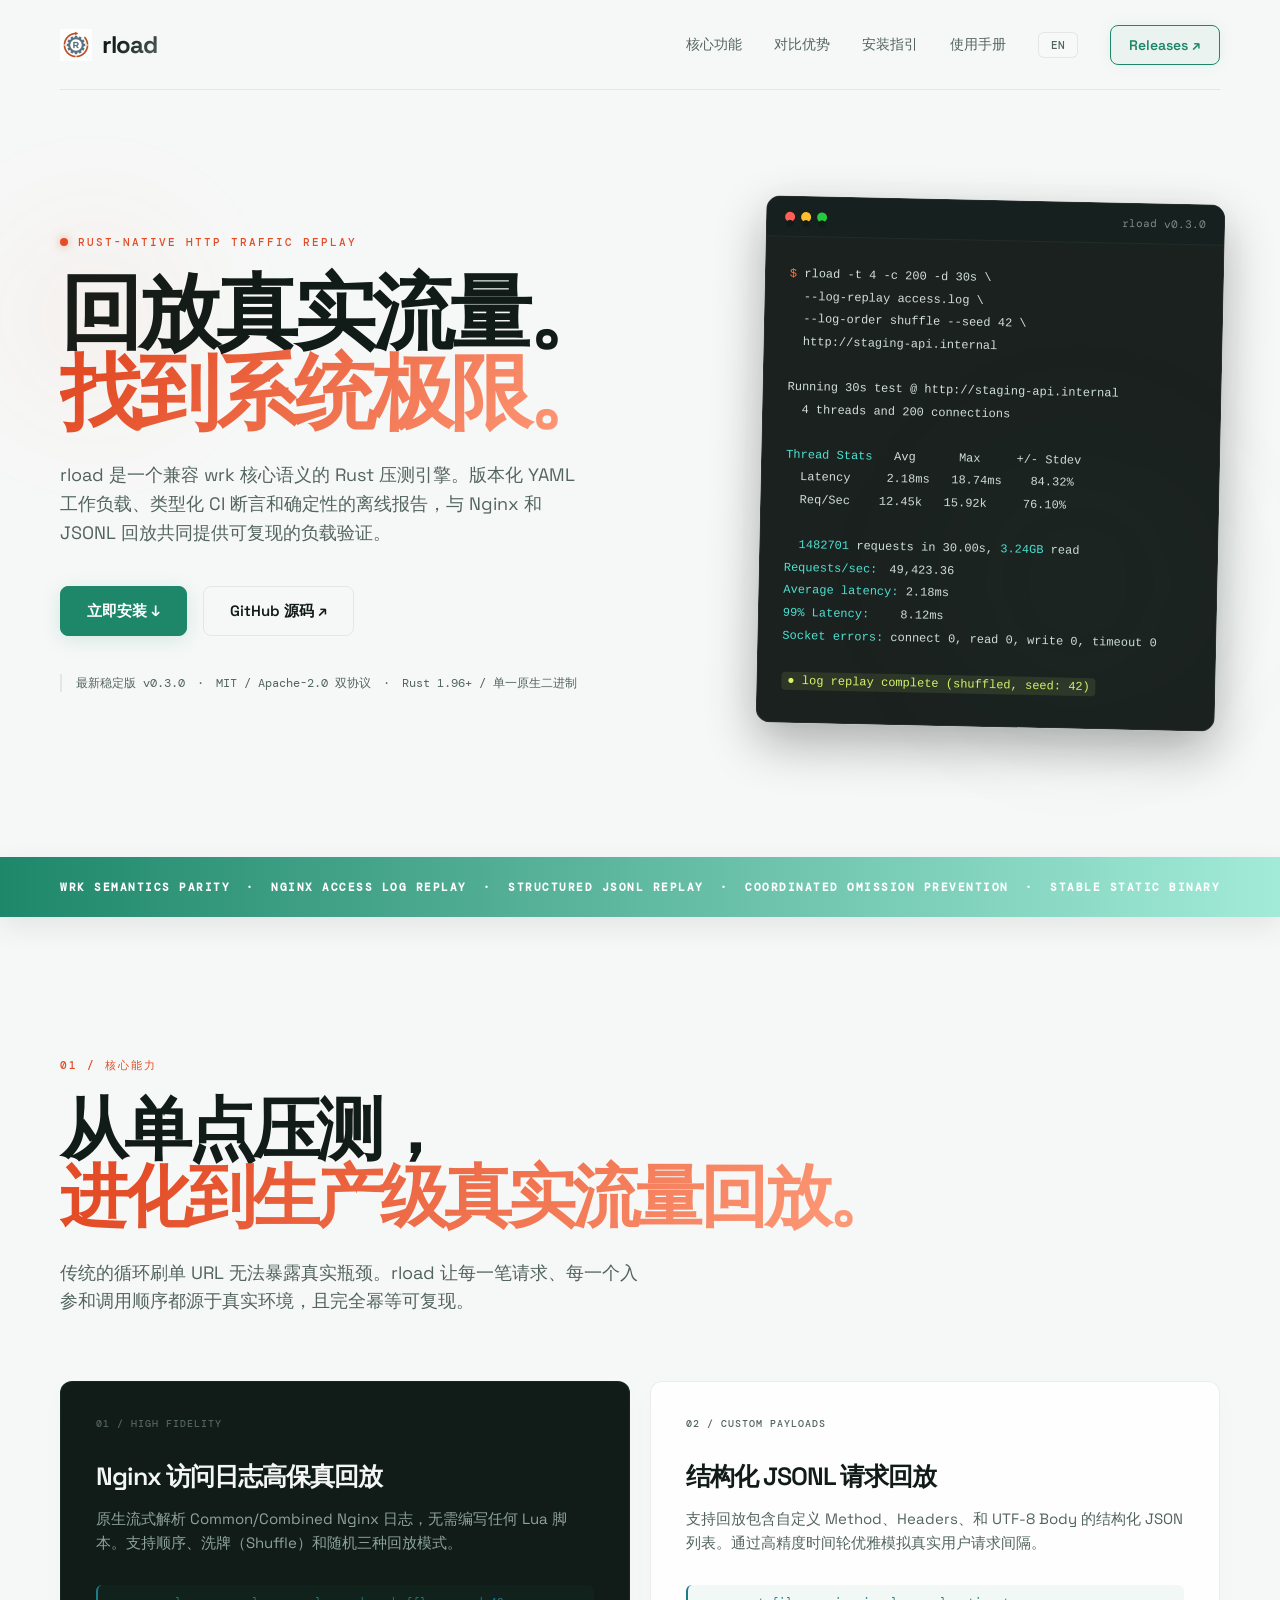
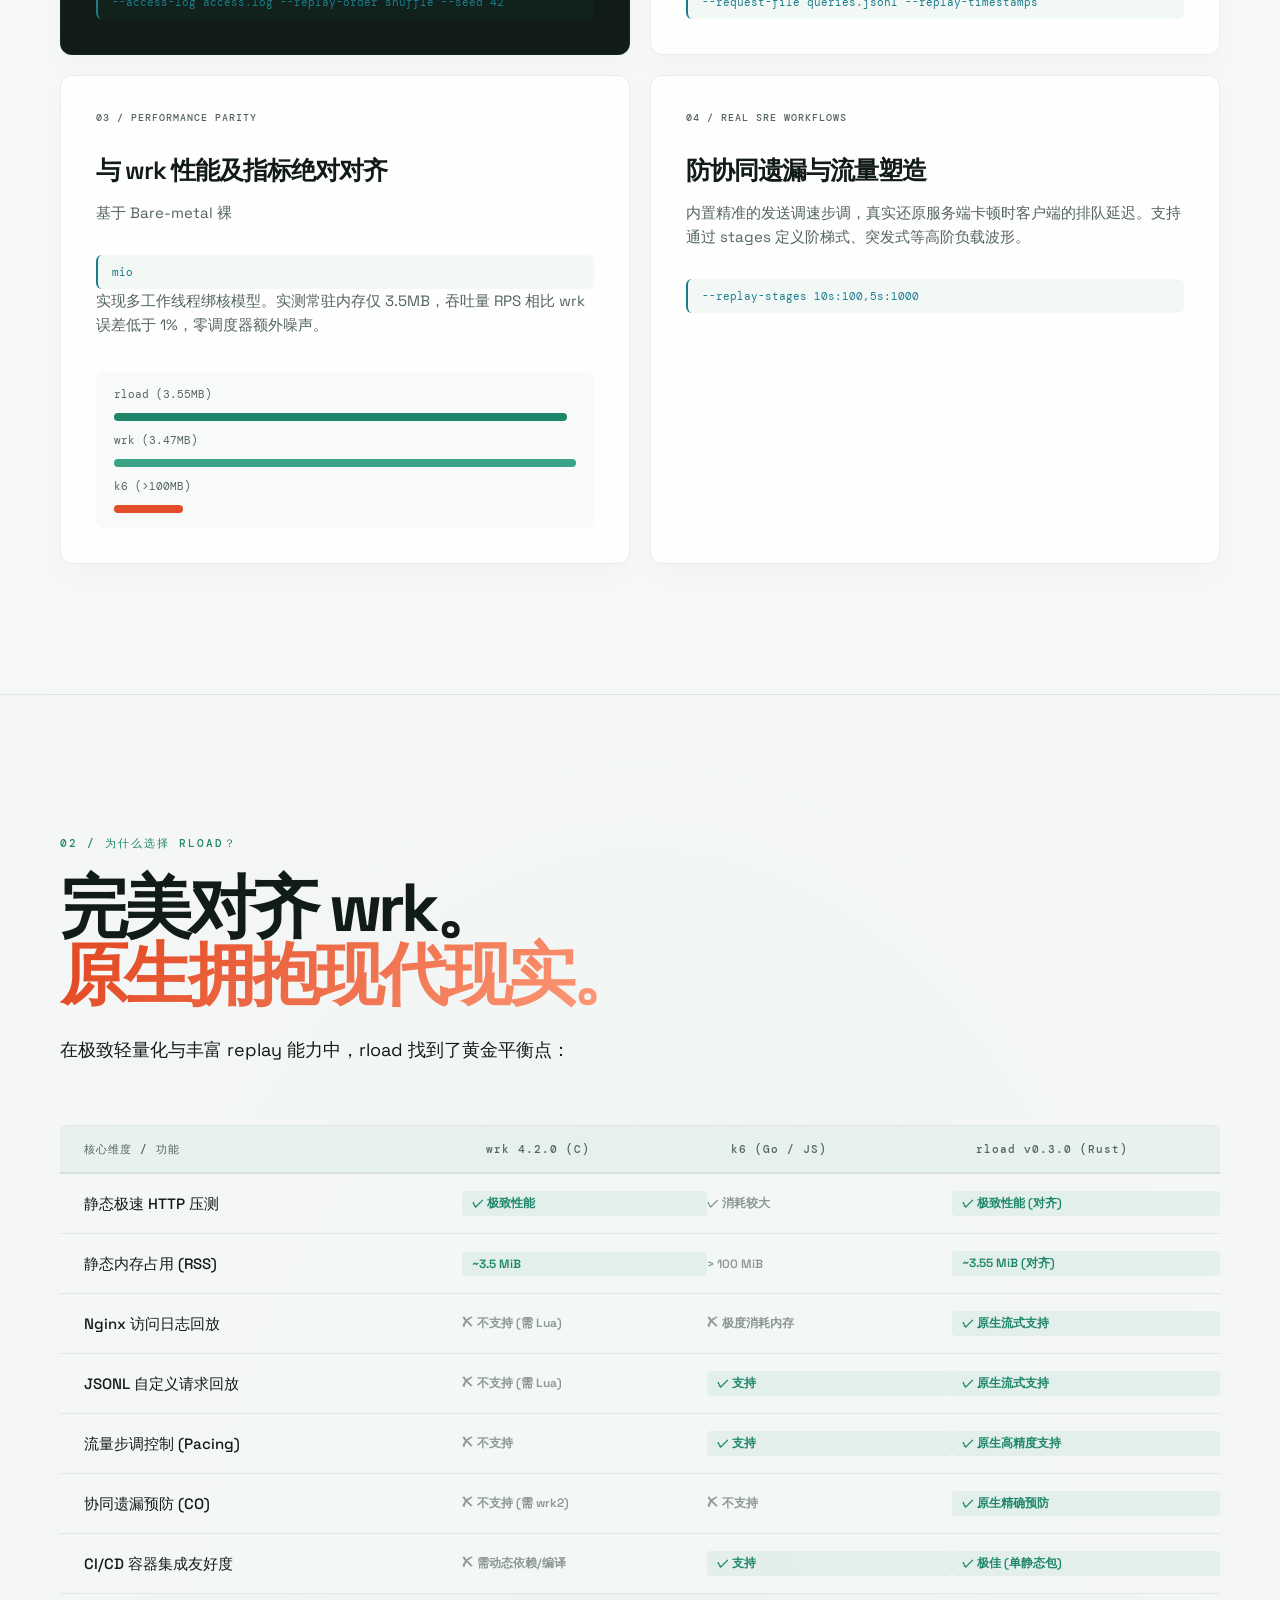
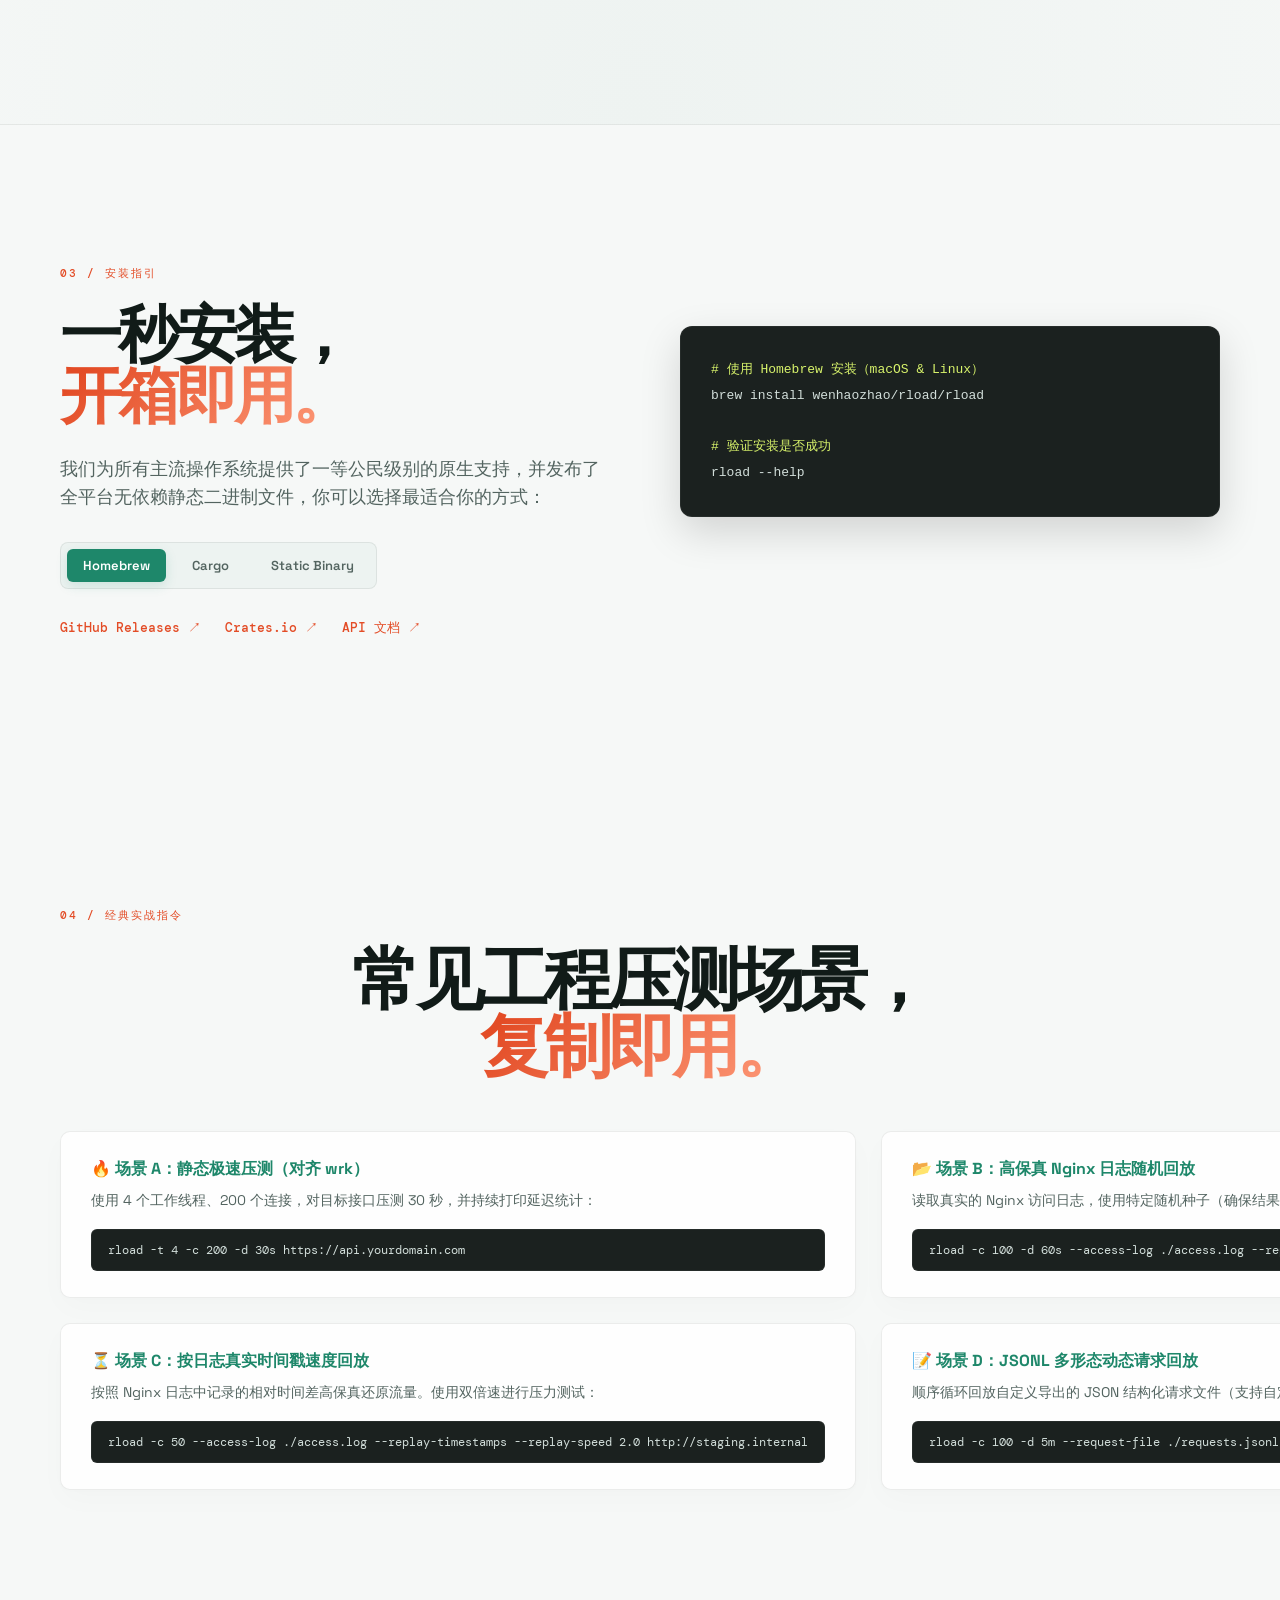
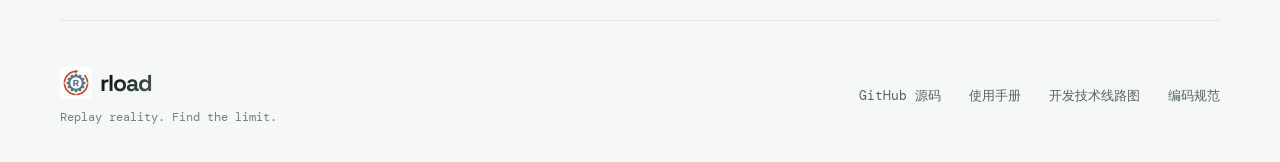
==== commit a072a06a: "chore: prepare v0.3.0 stable release" ====
--- a/website/index.zh-cn.html
+++ b/website/index.zh-cn.html
@@ -4,7 +4,7 @@
   <meta charset="utf-8">
   <meta name="viewport" content="width=device-width,initial-scale=1">
   <meta name="description" content="rload：Rust 原生高性能 HTTP 压测与高保真真实流量回放引擎">
-  <title>rload 0.3.0-rc.1 · Replay reality. Find the limit.</title>
+  <title>rload 0.3.0 · Replay reality. Find the limit.</title>
   <link rel="stylesheet" href="styles.css">
 </head>
 <body>
@@ -35,14 +35,14 @@
           <a class="button primary" href="#install">立即安装 ↓</a>
           <a class="button" href="https://github.com/wenhaozhao/rload" target="_blank" rel="noopener noreferrer">GitHub 源码 ↗</a>
         </div>
-        <p class="meta">最新发布版 v0.3.0-rc.1　·　MIT / Apache-2.0 双协议　·　Rust 1.96+ / 单一原生二进制</p>
+        <p class="meta">最新稳定版 v0.3.0　·　MIT / Apache-2.0 双协议　·　Rust 1.96+ / 单一原生二进制</p>
       </div>
 
       <!-- 仿真终端效果 -->
       <div class="terminal" id="terminal-preview">
         <div class="term-head">
           <span>●</span><span>●</span><span>●</span>
-          <b>rload v0.3.0-rc.1</b>
+          <b>rload v0.3.0</b>
         </div>
         <pre><code><em>$</em> rload -t 4 -c 200 -d 30s \<br>  --log-replay access.log \<br>  --log-order shuffle --seed 42 \<br>  http://staging-api.internal<br><br>Running 30s test @ http://staging-api.internal<br>  4 threads and 200 connections<br><br><strong>Thread Stats</strong>   Avg      Max     +/- Stdev<br>  Latency     2.18ms   18.74ms    84.32%<br>  Req/Sec    12.45k   15.92k     76.10%<br><br>  <strong>1482701</strong> requests in 30.00s, <strong>3.24GB</strong> read<br><strong>Requests/sec:</strong>　49,423.36<br><strong>Average latency:</strong> 2.18ms<br><strong>99% Latency:</strong>　　 8.12ms<br><strong>Socket errors:</strong> connect 0, read 0, write 0, timeout 0<br><br><mark>● log replay complete (shuffled, seed: 42)</mark></code></pre>
       </div>
@@ -116,7 +116,7 @@
             <span>核心维度 / 功能</span>
             <span>wrk 4.2.0 (C)</span>
             <span>k6 (Go / JS)</span>
-            <span>rload v0.3.0-rc.1 (Rust)</span>
+            <span>rload v0.3.0 (Rust)</span>
           </div>
           <div>
             <span>静态极速 HTTP 压测</span>
@@ -192,7 +192,7 @@
         <pre class="install-code" id="code-cargo"><code><span># 使用 Rust 工具链一键编译安装</span><br>cargo install rload<br><br><span># 确保 ~/.cargo/bin 已经在你的 PATH 中</span><br>rload --help</code></pre>
         
         <!-- Static Binary Tab Code -->
-        <pre class="install-code" id="code-binary"><code><span># 针对无编译环境的服务器/CI 容器</span><br><span># 1. 访问 GitHub Releases 页面一键下载对应平台的压缩包</span><br><span># 2. 解压并将二进制文件移入 PATH，例如：</span><br>tar -xvf rload-v0.3.0-rc.1-x86_64-unknown-linux-gnu.tar.gz<br>sudo mv rload /usr/local/bin/<br><br><span># 3. 验证运行</span><br>rload --help</code></pre>
+        <pre class="install-code" id="code-binary"><code><span># 针对无编译环境的服务器/CI 容器</span><br><span># 1. 访问 GitHub Releases 页面一键下载对应平台的压缩包</span><br><span># 2. 解压并将二进制文件移入 PATH，例如：</span><br>tar -xvf rload-v0.3.0-x86_64-unknown-linux-gnu.tar.gz<br>sudo mv rload /usr/local/bin/<br><br><span># 3. 验证运行</span><br>rload --help</code></pre>
       </div>
     </section>
 
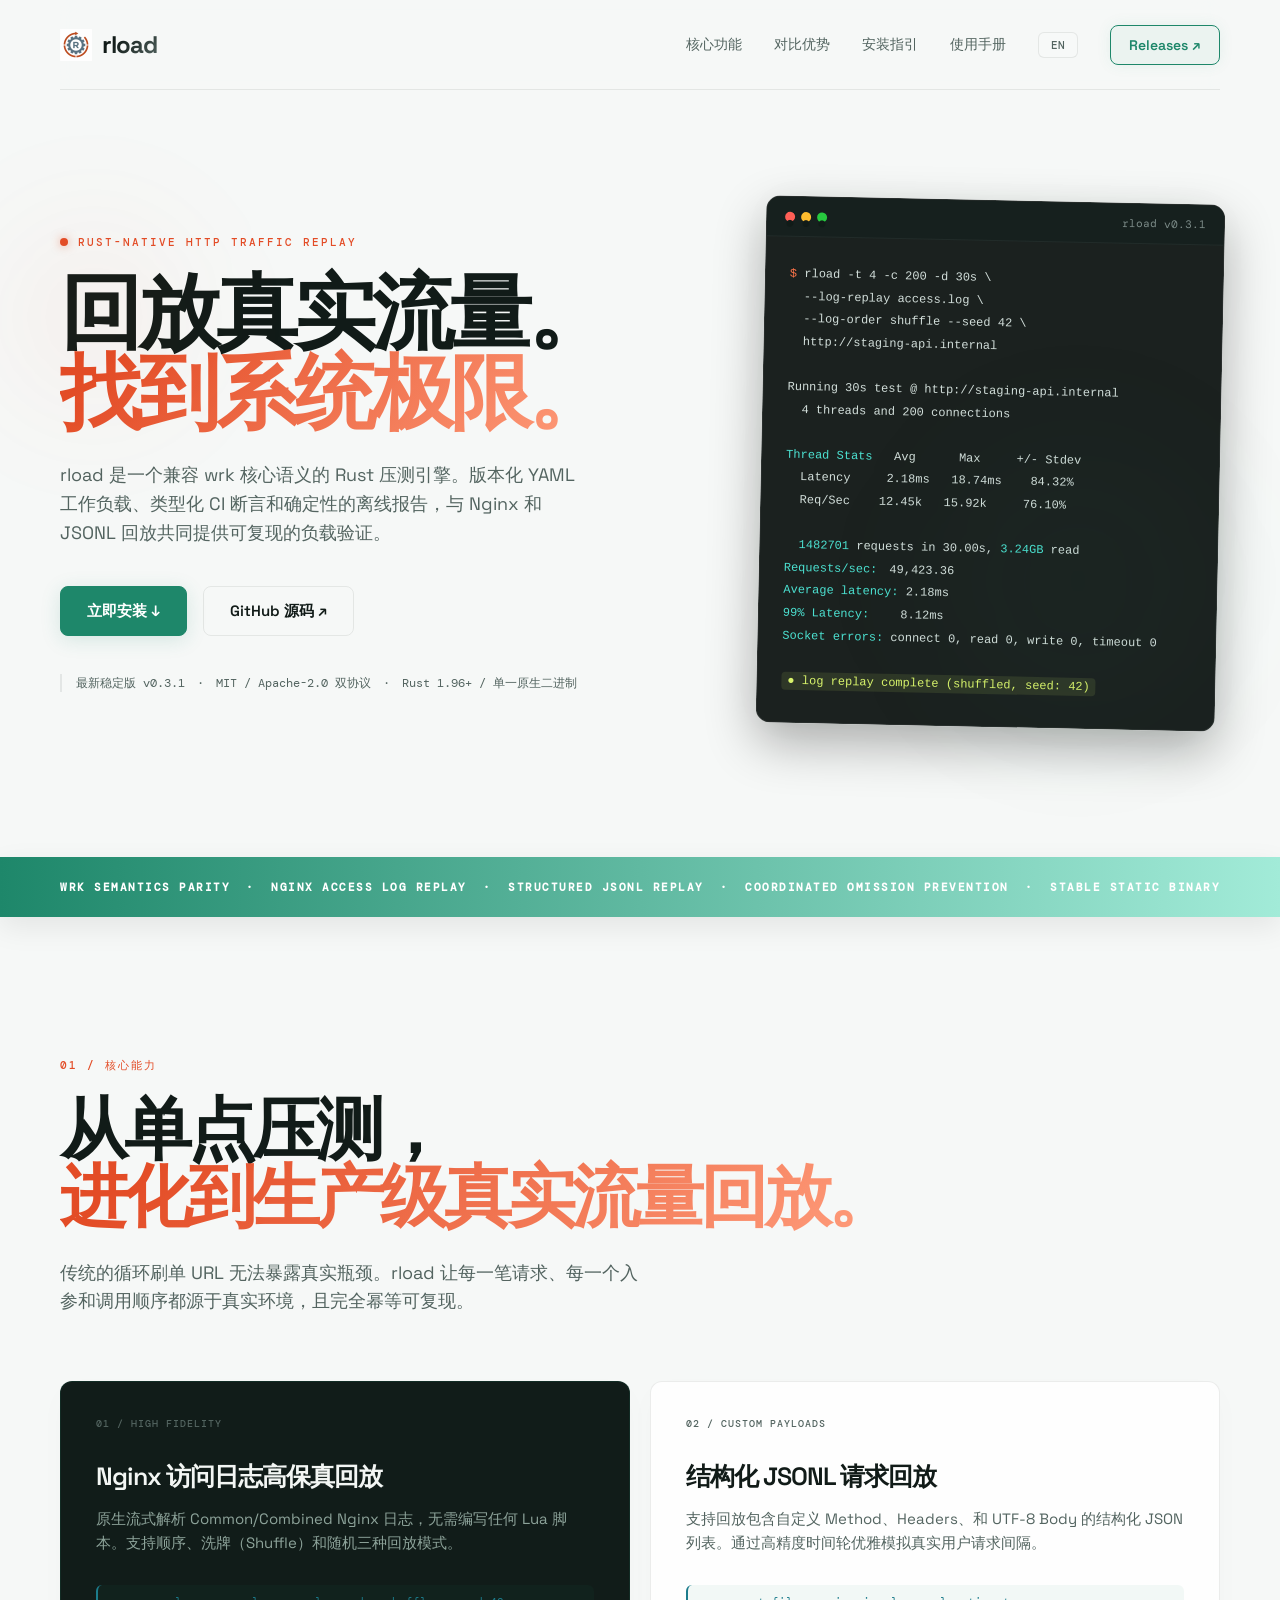
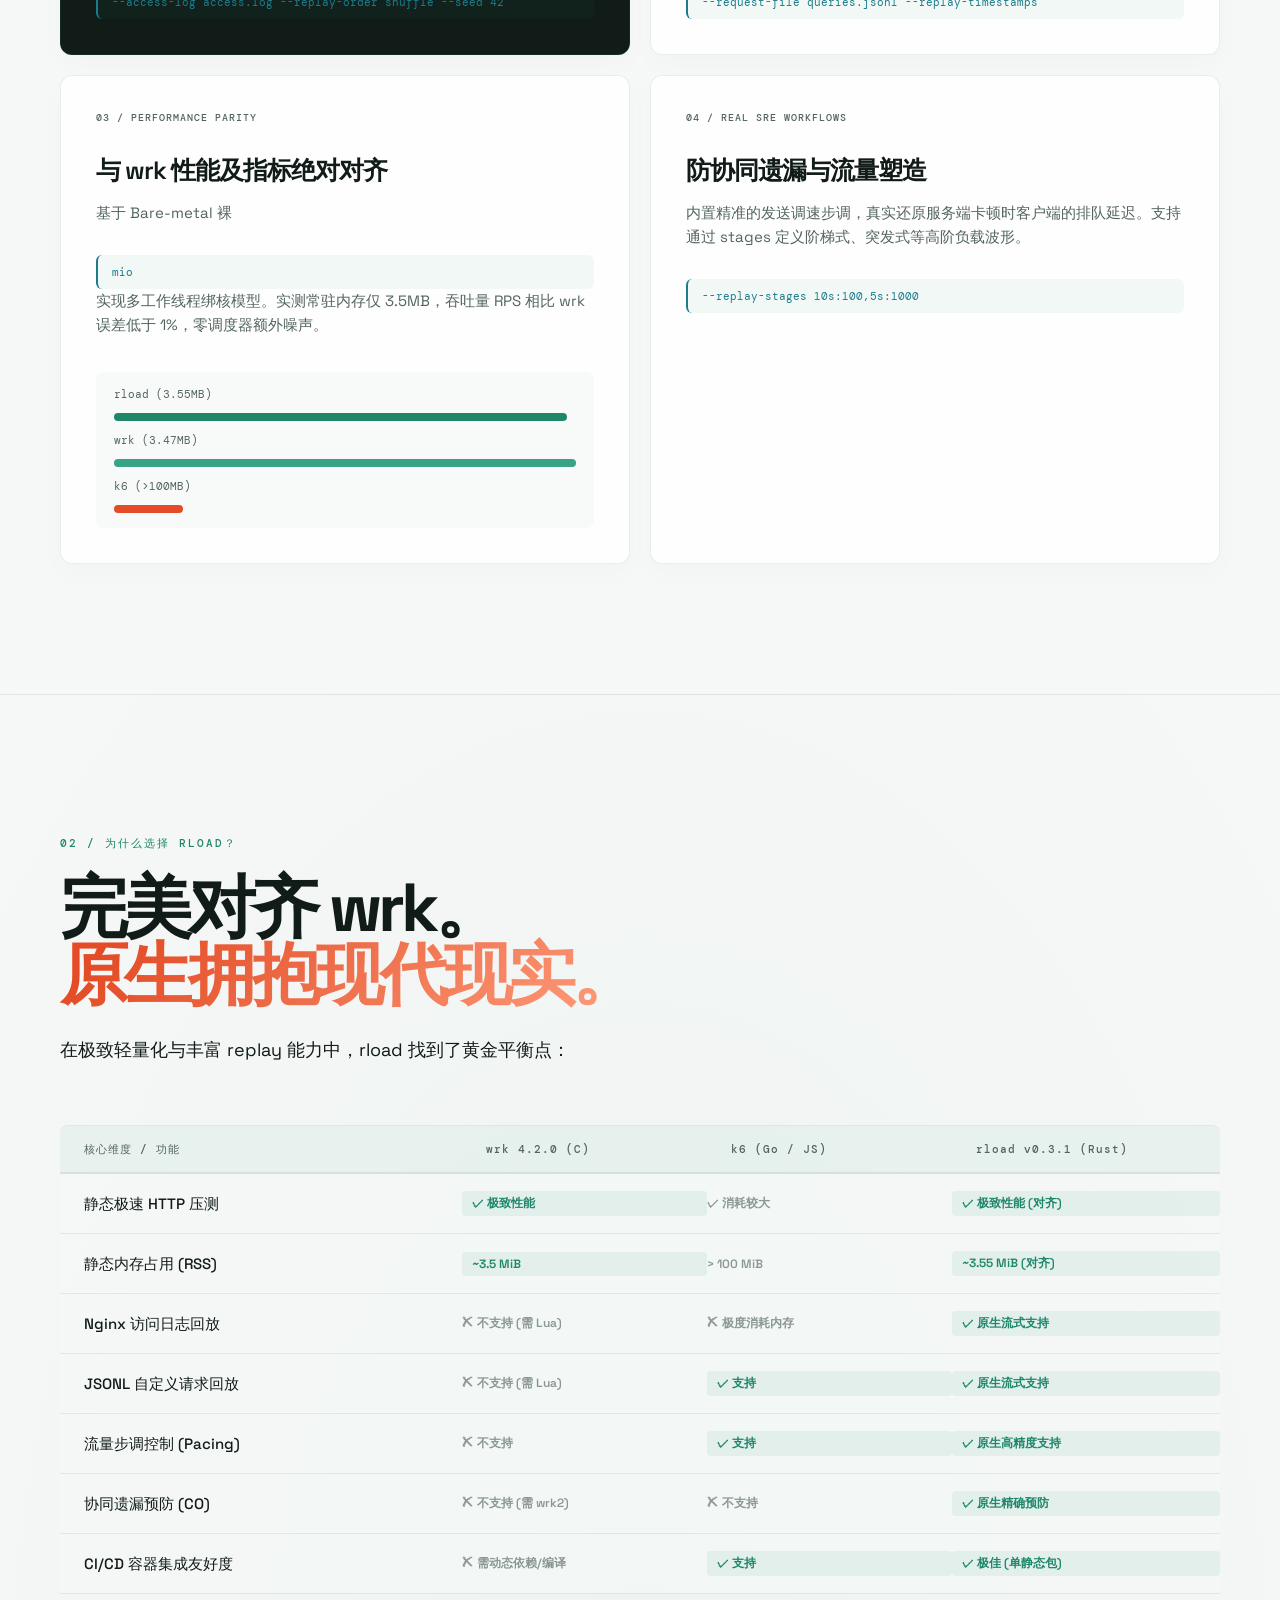
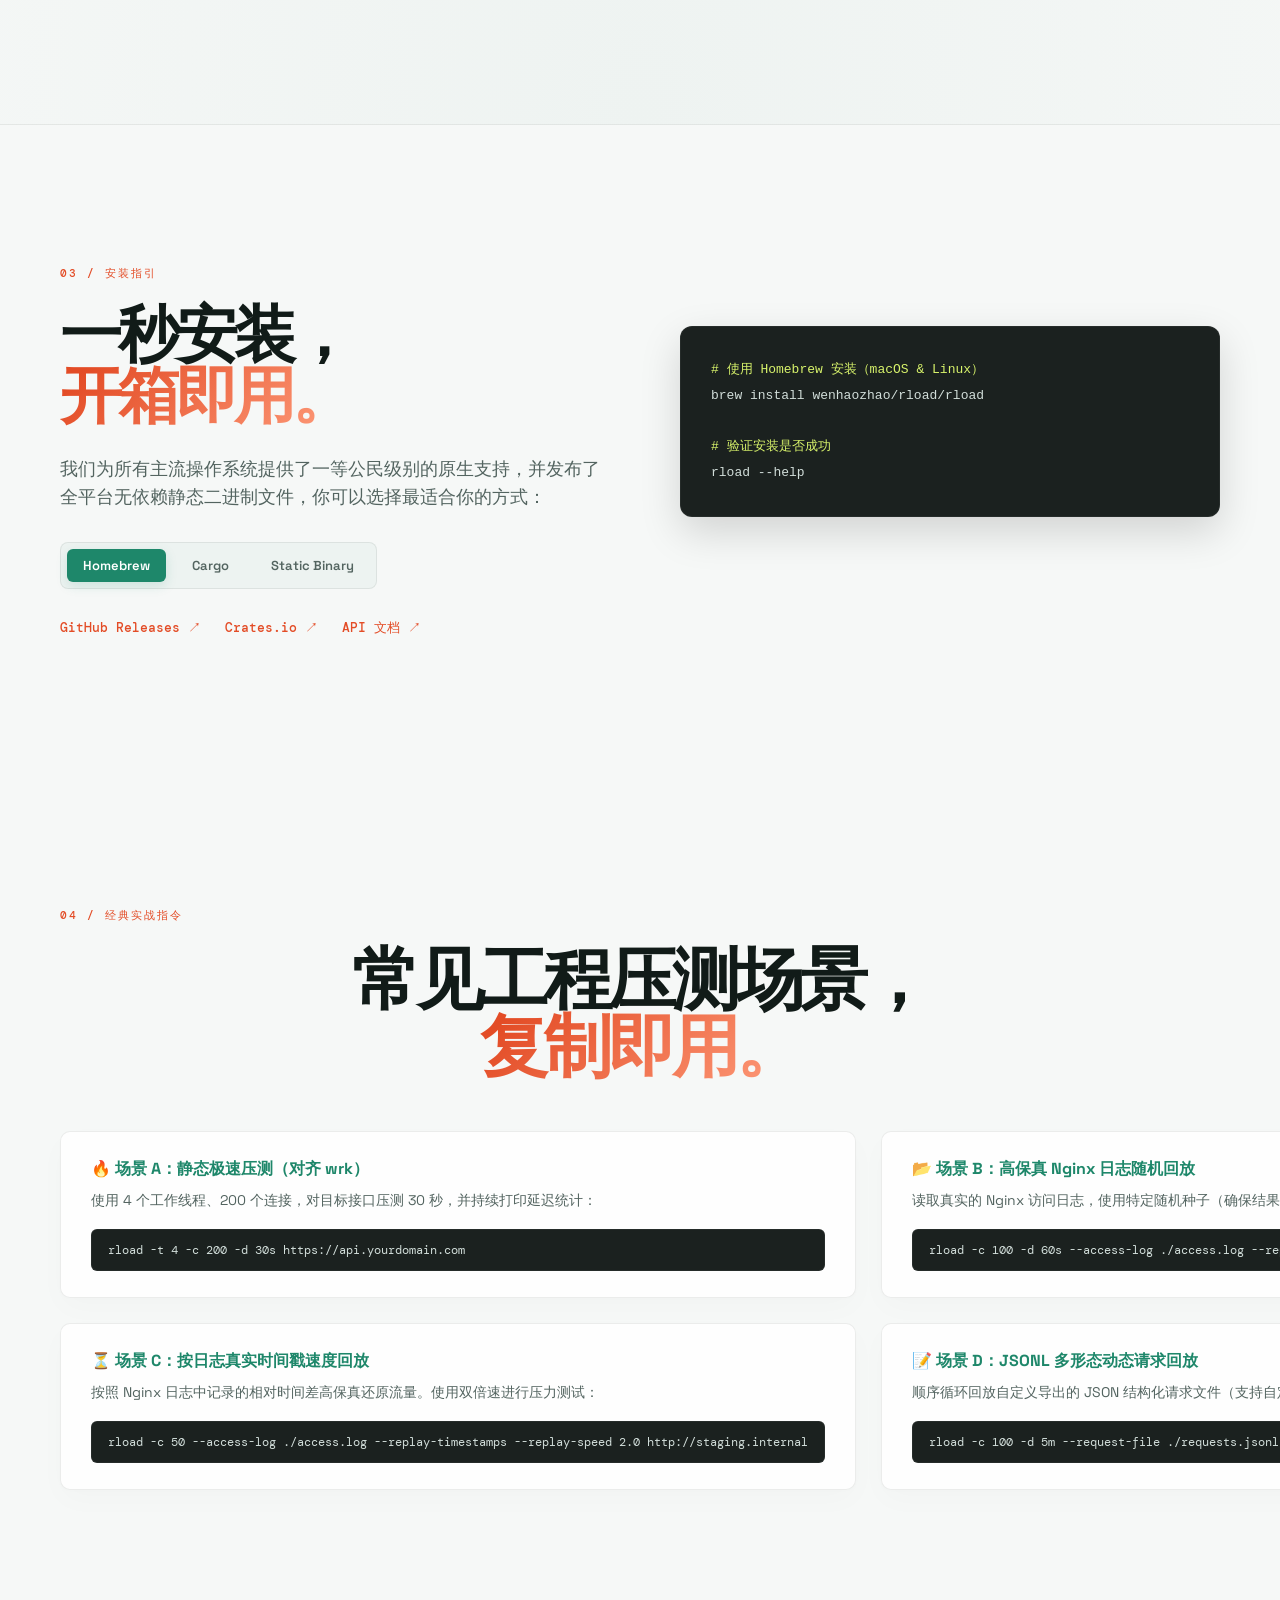
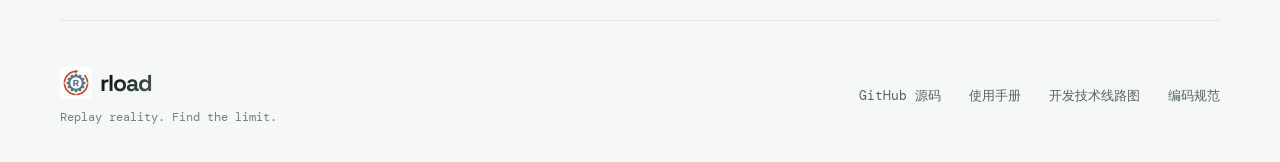
==== commit 0a536d68: "Update website and docs for rload 0.3.1" ====
--- a/website/index.zh-cn.html
+++ b/website/index.zh-cn.html
@@ -4,7 +4,7 @@
   <meta charset="utf-8">
   <meta name="viewport" content="width=device-width,initial-scale=1">
   <meta name="description" content="rload：Rust 原生高性能 HTTP 压测与高保真真实流量回放引擎">
-  <title>rload 0.3.0 · Replay reality. Find the limit.</title>
+  <title>rload 0.3.1 · Replay reality. Find the limit.</title>
   <link rel="stylesheet" href="styles.css">
 </head>
 <body>
@@ -35,14 +35,14 @@
           <a class="button primary" href="#install">立即安装 ↓</a>
           <a class="button" href="https://github.com/wenhaozhao/rload" target="_blank" rel="noopener noreferrer">GitHub 源码 ↗</a>
         </div>
-        <p class="meta">最新稳定版 v0.3.0　·　MIT / Apache-2.0 双协议　·　Rust 1.96+ / 单一原生二进制</p>
+        <p class="meta">最新稳定版 v0.3.1　·　MIT / Apache-2.0 双协议　·　Rust 1.96+ / 单一原生二进制</p>
       </div>
 
       <!-- 仿真终端效果 -->
       <div class="terminal" id="terminal-preview">
         <div class="term-head">
           <span>●</span><span>●</span><span>●</span>
-          <b>rload v0.3.0</b>
+          <b>rload v0.3.1</b>
         </div>
         <pre><code><em>$</em> rload -t 4 -c 200 -d 30s \<br>  --log-replay access.log \<br>  --log-order shuffle --seed 42 \<br>  http://staging-api.internal<br><br>Running 30s test @ http://staging-api.internal<br>  4 threads and 200 connections<br><br><strong>Thread Stats</strong>   Avg      Max     +/- Stdev<br>  Latency     2.18ms   18.74ms    84.32%<br>  Req/Sec    12.45k   15.92k     76.10%<br><br>  <strong>1482701</strong> requests in 30.00s, <strong>3.24GB</strong> read<br><strong>Requests/sec:</strong>　49,423.36<br><strong>Average latency:</strong> 2.18ms<br><strong>99% Latency:</strong>　　 8.12ms<br><strong>Socket errors:</strong> connect 0, read 0, write 0, timeout 0<br><br><mark>● log replay complete (shuffled, seed: 42)</mark></code></pre>
       </div>
@@ -116,7 +116,7 @@
             <span>核心维度 / 功能</span>
             <span>wrk 4.2.0 (C)</span>
             <span>k6 (Go / JS)</span>
-            <span>rload v0.3.0 (Rust)</span>
+            <span>rload v0.3.1 (Rust)</span>
           </div>
           <div>
             <span>静态极速 HTTP 压测</span>
